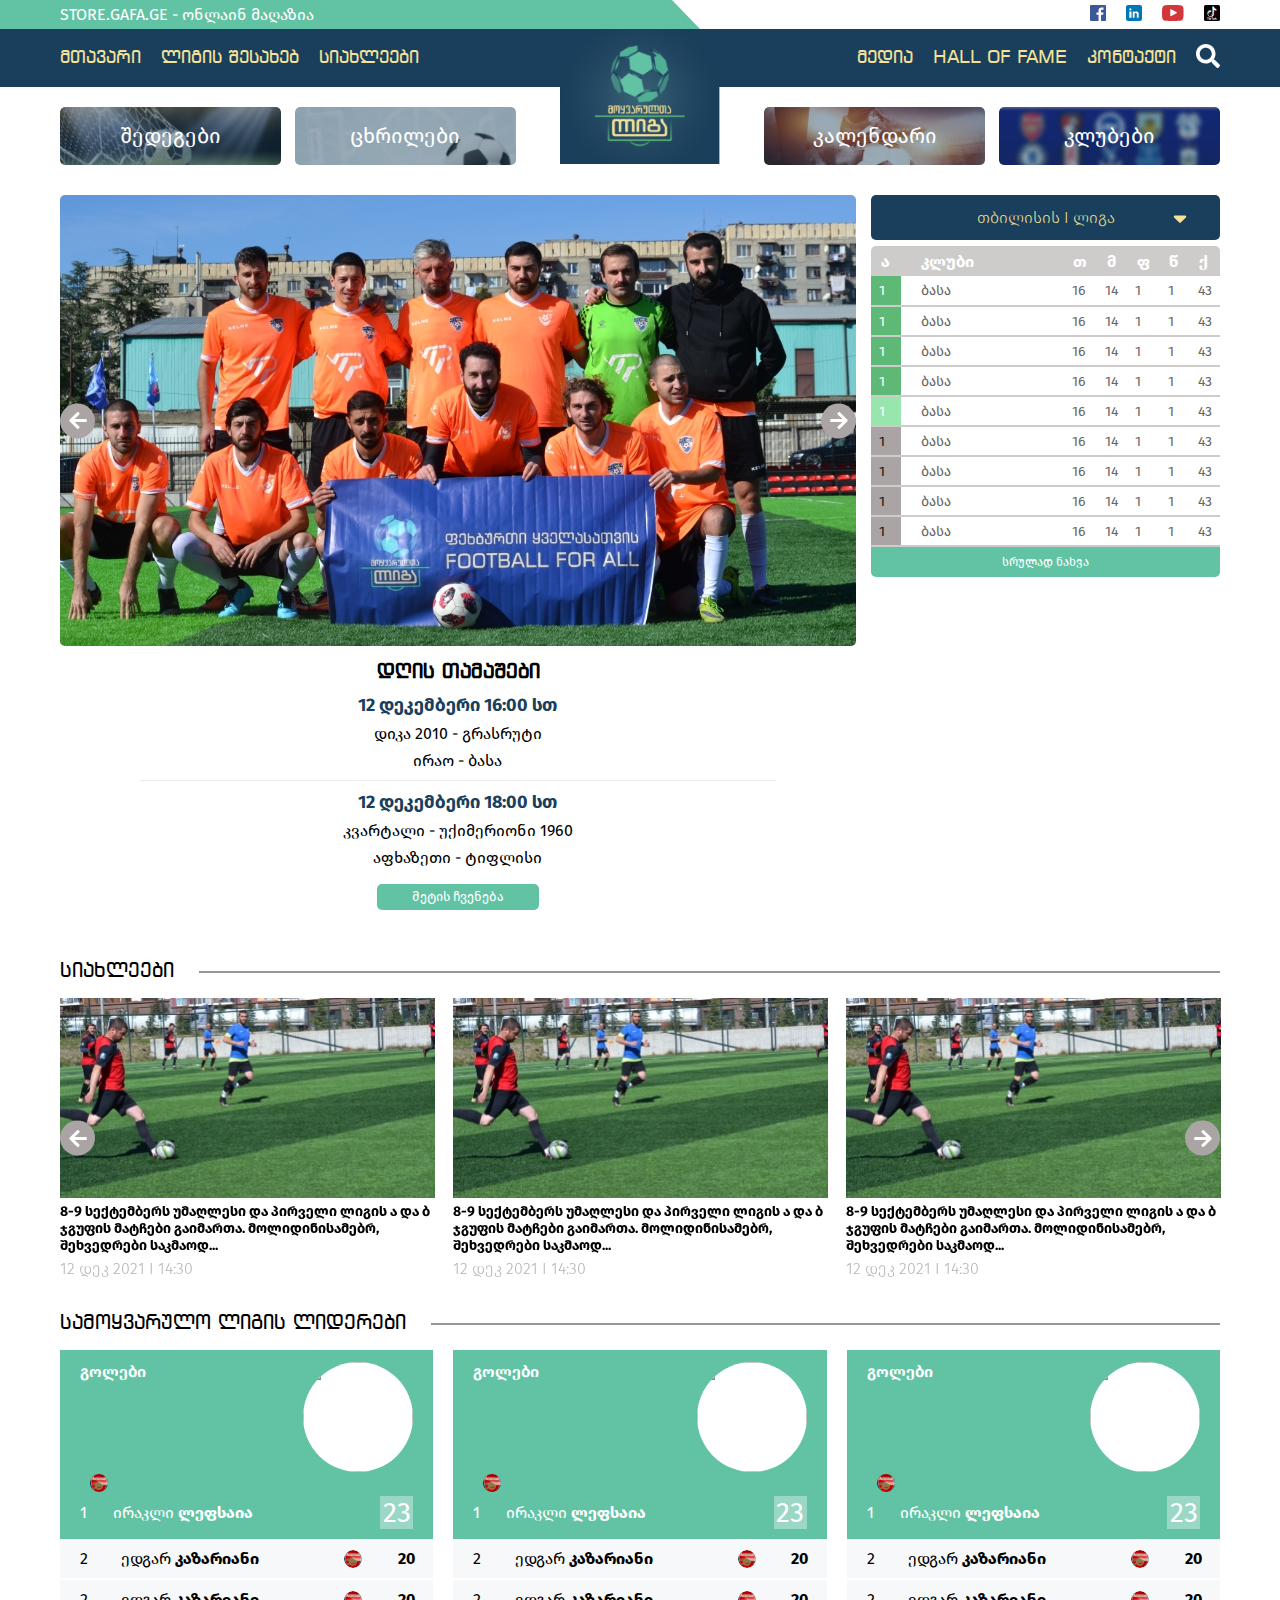
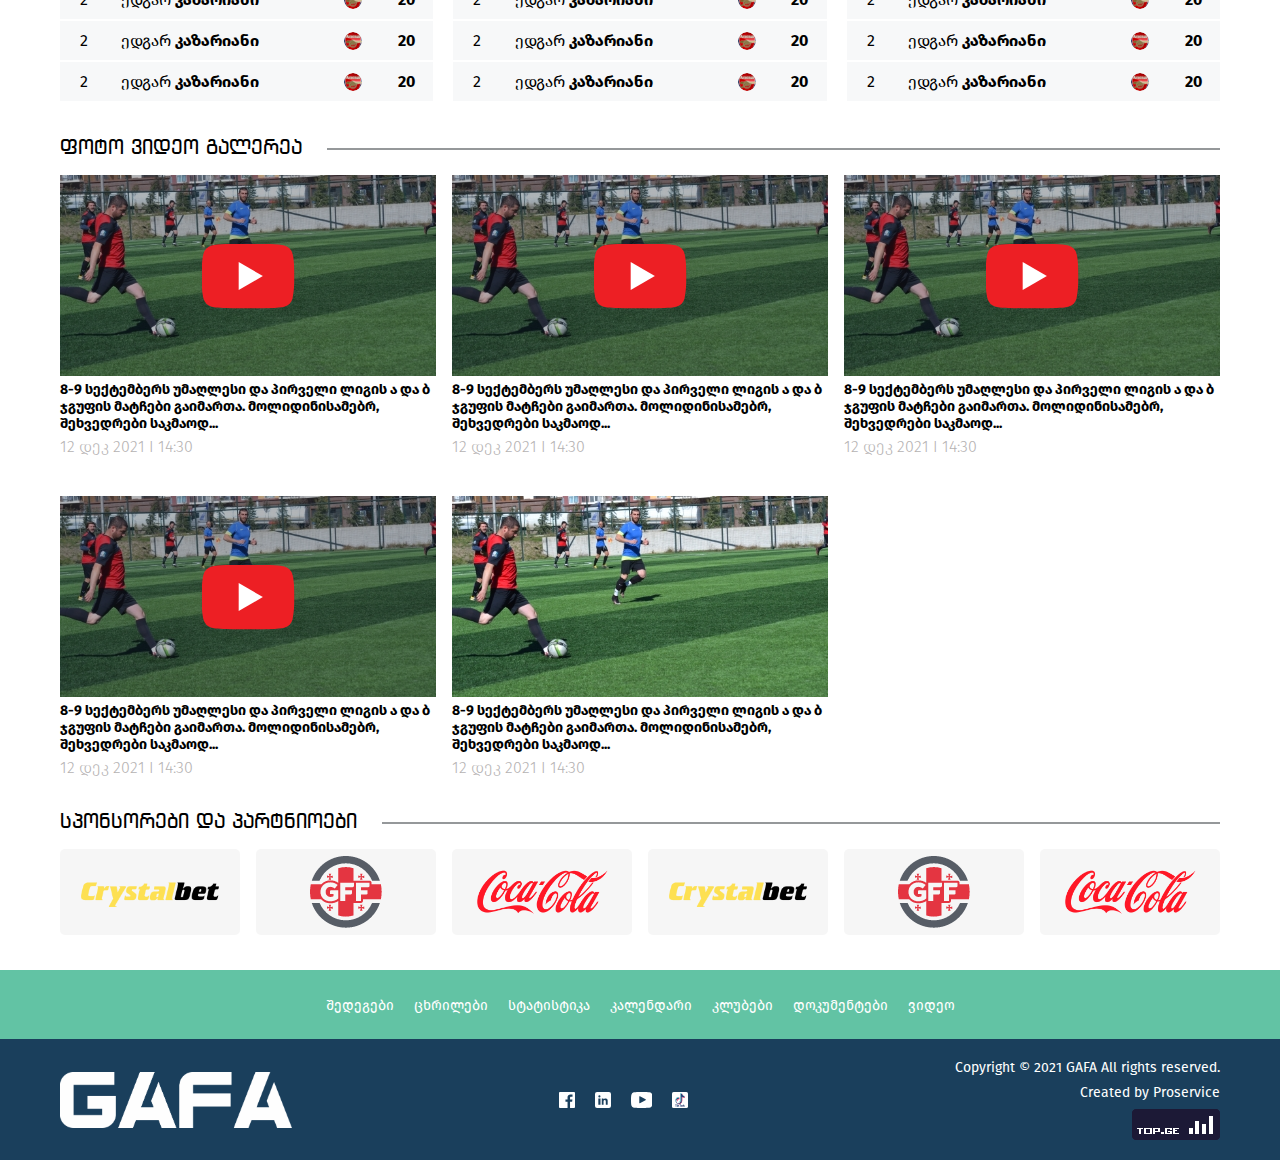
==== index.html @ e77bbdd5 "fixed links" ====
<!DOCTYPE html>
<html lang="ka">
  <head>
    <meta charset="UTF-8" />
    <meta http-equiv="X-UA-Compatible" content="IE=edge" />
    <meta name="viewport" content="width=device-width, initial-scale=1.0" />
    <title>მოყვარულთა ლიგა</title>

    <!-- styles -->
    <link rel="stylesheet" href="assets/css/style.css" />

    <!-- scripts -->
    <script src="assets/js/jquery.min.js" defer></script>
    <script src="assets/js/slick.min.js" defer></script>
    <script src="assets/js/slider.js" defer></script>

    <script src="assets/js/script.js" defer></script>
  </head>
  <body>
    <div class="top-bar">
      <div class="container">
        <a href="#"><span>STORE.GAFA.GE</span> - ონლაინ მაღაზია</a>

        <ul class="social-links">
          <li>
            <a href="#">
              <svg
                xmlns="http://www.w3.org/2000/svg"
                width="16.003"
                height="16.003"
                viewBox="0 0 16.003 16.003"
              >
                <path
                  d="M15.12,0H.883A.883.883,0,0,0,0,.883V15.12A.883.883,0,0,0,.883,16H8.547v-6.2H6.461V7.391H8.547V5.608a2.909,2.909,0,0,1,3.107-3.191,17.251,17.251,0,0,1,1.864.094v2.16H12.237c-1,0-1.195.481-1.195,1.181V7.393h2.39l-.31,2.42h-2.08V16h4.077A.882.882,0,0,0,16,15.12V.883A.883.883,0,0,0,15.12,0"
                  fill="#3b5998"
                />
              </svg>
            </a>
          </li>
          <li>
            <a href="#"
              ><svg
                xmlns="http://www.w3.org/2000/svg"
                width="16.003"
                height="16.003"
                viewBox="0 0 16.003 16.003"
              >
                <path
                  d="M29.952,16h-11.9A2.059,2.059,0,0,0,16,18.051v11.9A2.059,2.059,0,0,0,18.051,32h11.9A2.059,2.059,0,0,0,32,29.952v-11.9A2.059,2.059,0,0,0,29.952,16ZM21.5,23.728v4.941H19.334V22.435H21.5Zm-1.088-2.223a1.092,1.092,0,1,1,1.092-1.092A1.092,1.092,0,0,1,20.413,21.505Zm8.256,3.763v3.4H26.8V25.641c0-.725-.079-1.658-1.072-1.658-1.009,0-1.161.789-1.161,1.605v3.081h-1.8V22.435H24.5v.833h.018a2,2,0,0,1,1.835-.834,1.957,1.957,0,0,1,2.277,1.927,7.211,7.211,0,0,1,.049.907Z"
                  transform="translate(-16 -16)"
                  fill="#0077b5"
                  fill-rule="evenodd"
                />
              </svg>
            </a>
          </li>
          <li>
            <a href="#">
              <svg
                xmlns="http://www.w3.org/2000/svg"
                width="21.583"
                height="16.003"
                viewBox="0 0 21.583 16.003"
              >
                <path
                  d="M21.963,7.077a4.79,4.79,0,0,0-.941-2.353,2.945,2.945,0,0,0-2.259-1.035h-.094C15.75,3.5,11.42,3.5,11.326,3.5c0,0-4.424,0-7.343.188H3.889A2.945,2.945,0,0,0,1.63,4.724,5.38,5.38,0,0,0,.688,7.171C.688,7.265.5,8.96.5,10.748v1.6c0,1.789.188,3.483.188,3.577a4.79,4.79,0,0,0,.941,2.353,3.442,3.442,0,0,0,2.259,1.035h.282c1.694.188,6.872.188,7.06.188h0s4.424,0,7.343-.188h.094a3.855,3.855,0,0,0,2.259-1.035,5.379,5.379,0,0,0,.941-2.448c0-.094.188-1.789.188-3.577v-1.6A27.858,27.858,0,0,0,21.963,7.077ZM15,11.69,9.349,14.7c-.094,0-.094.094-.188.094s-.188,0-.188-.094a.489.489,0,0,1-.188-.377V8.207a.489.489,0,0,1,.188-.377.42.42,0,0,1,.471,0l5.648,3.012c.188.094.282.188.282.377A.625.625,0,0,1,15,11.69Z"
                  transform="translate(-0.5 -3.5)"
                  fill="#d3373c"
                />
              </svg>
            </a>
          </li>
          <li>
            <a href="#">
              <svg
                xmlns="http://www.w3.org/2000/svg"
                width="16.003"
                height="16.003"
                viewBox="0 0 16.003 16.003"
              >
                <g
                  id="_7564186_tiktok_logo_brand_icon"
                  data-name="7564186_tiktok_logo_brand_icon"
                  transform="translate(-170 -170)"
                >
                  <path
                    id="Path_64"
                    data-name="Path 64"
                    d="M171.6,170h12.8a1.6,1.6,0,0,1,1.6,1.6v12.8a1.6,1.6,0,0,1-1.6,1.6H171.6a1.6,1.6,0,0,1-1.6-1.6V171.6A1.6,1.6,0,0,1,171.6,170Z"
                    fill-rule="evenodd"
                  />
                  <path
                    id="Path_65"
                    data-name="Path 65"
                    d="M1719.183,2198.5a.875.875,0,1,0,0-1.749h-.133a.875.875,0,1,1,0,1.749Z"
                    transform="translate(-1539.134 -2013.776)"
                    fill="#ee1d51"
                    fill-rule="evenodd"
                  />
                  <path
                    id="Path_66"
                    data-name="Path 66"
                    d="M1559.685,2196.75h-.133a.875.875,0,1,0,0,1.749h.133a.875.875,0,1,1,0-1.749Z"
                    transform="translate(-1379.781 -2013.776)"
                    fill="#66c8cf"
                    fill-rule="evenodd"
                  />
                  <path
                    id="Path_72"
                    data-name="Path 72"
                    d="M.429,0A.425.425,0,1,1,0,.425.427.427,0,0,1,.429,0Z"
                    transform="translate(179.481 183.423)"
                  />
                  <path
                    id="Path_67"
                    data-name="Path 67"
                    d="M670,2135v.443h.519v1.689h.519v-1.677h.423l.145-.455Zm4.251,0v.443h.519v1.689h.519v-1.677h.423l.145-.455Zm-2.548.251a.254.254,0,1,1,.253.252A.252.252,0,0,1,671.7,2135.251Zm0,.431h.507v1.449H671.7Zm.725-.683v2.132h.507v-.551l.157-.144.5.707h.543l-.713-1.03.64-.623h-.616l-.507.5V2135Zm5.471,0v2.132h.507v-.551l.157-.144.5.707h.544l-.713-1.03.64-.623h-.616l-.507.5V2135Z"
                    transform="translate(-496.799 -1952.422)"
                    fill="#fff"
                    fill-rule="evenodd"
                  />
                  <path
                    id="Path_68"
                    data-name="Path 68"
                    d="M903.994,441.283a4.262,4.262,0,0,0,2.486.8v-1.783a2.513,2.513,0,0,1-.522-.055v1.4a4.262,4.262,0,0,1-2.486-.8v3.638a3.3,3.3,0,0,1-5.132,2.738,3.3,3.3,0,0,0,5.654-2.3v-3.638Zm.644-1.8a2.485,2.485,0,0,1-.644-1.455V437.8H903.5a2.5,2.5,0,0,0,1.139,1.684Zm-5.147,6.344a1.508,1.508,0,0,1,1.658-2.349v-1.823a3.326,3.326,0,0,0-.522-.03v1.419a1.508,1.508,0,0,0-1.136,2.783Z"
                    transform="translate(-723.678 -266.086)"
                    fill="#ee1d52"
                    fill-rule="evenodd"
                  />
                  <path
                    id="Path_69"
                    data-name="Path 69"
                    d="M757.612,440.849a4.262,4.262,0,0,0,2.486.8v-1.4a3.934,3.934,0,0,1-2.458-2.44h-1.3v7.121a2.133,2.133,0,1,1-1.573-1.876v-1.419a3.086,3.086,0,1,0,2.845,2.861Z"
                    transform="translate(-577.817 -266.086)"
                    fill="#fff"
                    fill-rule="evenodd"
                  />
                  <path
                    id="Path_70"
                    data-name="Path 70"
                    d="M679.08,372.874v-.379a2.486,2.486,0,0,1-1.32-.377A2.493,2.493,0,0,0,679.08,372.874Zm-2.458-2.44q-.018-.1-.027-.2V370H674.8v7.121a1.509,1.509,0,0,1-2.187,1.341,1.508,1.508,0,0,0,2.709-.907v-7.121Zm-2.872,3.826v-.4a3.3,3.3,0,0,0-2.288,6,3.295,3.295,0,0,1,2.288-5.6Z"
                    transform="translate(-496.799 -198.72)"
                    fill="#69c9d0"
                    fill-rule="evenodd"
                  />
                  <path
                    id="Path_71"
                    data-name="Path 71"
                    d="M1580.314,2198.5a.875.875,0,1,0,0-1.749h-.012a.875.875,0,1,0,0,1.749Zm-.435-.875a.429.429,0,1,1,.429.426A.427.427,0,0,1,1579.879,2197.625Z"
                    transform="translate(-1400.398 -2013.776)"
                    fill="#fff"
                    fill-rule="evenodd"
                  />
                </g>
              </svg>
            </a>
          </li>
        </ul>
      </div>
    </div>

    <header class="site-header">
      <div class="site-header__nav-wrapper">
        <div class="container">
          <nav class="site-nav">
            <ul>
              <div>
                <li><a href="#" class="active">მთავარი</a></li>
                <li><a href="#">ლიგის შესახებ</a></li>
                <li><a href="#">სიახლეები</a></li>
              </div>
              <div>
                <li><a href="#">მედია</a></li>
                <li><a href="#">Hall Of Fame</a></li>
                <li><a href="#">კონტაქტი</a></li>
              </div>
            </ul>
          </nav>

          <a href="/" class="logo">
            <img src="assets/images/gafa-logo.png" alt="" />
          </a>

          <button class="nav-control-btn">
            <svg xmlns="http://www.w3.org/2000/svg" viewBox="0 0 448 512">
              <path
                d="M16 132h416c8.837 0 16-7.163 16-16V76c0-8.837-7.163-16-16-16H16C7.163 60 0 67.163 0 76v40c0 8.837 7.163 16 16 16zm0 160h416c8.837 0 16-7.163 16-16v-40c0-8.837-7.163-16-16-16H16c-8.837 0-16 7.163-16 16v40c0 8.837 7.163 16 16 16zm0 160h416c8.837 0 16-7.163 16-16v-40c0-8.837-7.163-16-16-16H16c-8.837 0-16 7.163-16 16v40c0 8.837 7.163 16 16 16z"
              ></path>
            </svg>
          </button>

          <button class="search-control-btn">
            <svg xmlns="http://www.w3.org/2000/svg" viewBox="0 0 512 512">
              <path
                d="M505 442.7L405.3 343c-4.5-4.5-10.6-7-17-7H372c27.6-35.3 44-79.7 44-128C416 93.1 322.9 0 208 0S0 93.1 0 208s93.1 208 208 208c48.3 0 92.7-16.4 128-44v16.3c0 6.4 2.5 12.5 7 17l99.7 99.7c9.4 9.4 24.6 9.4 33.9 0l28.3-28.3c9.4-9.4 9.4-24.6.1-34zM208 336c-70.7 0-128-57.2-128-128 0-70.7 57.2-128 128-128 70.7 0 128 57.2 128 128 0 70.7-57.2 128-128 128z"
              ></path>
            </svg>
          </button>

          <div class="header-search-box">
            <form action="#">
              <input type="search" name="" id="" />
              <button type="submit">
                <svg xmlns="http://www.w3.org/2000/svg" viewBox="0 0 512 512">
                  <path
                    d="M505 442.7L405.3 343c-4.5-4.5-10.6-7-17-7H372c27.6-35.3 44-79.7 44-128C416 93.1 322.9 0 208 0S0 93.1 0 208s93.1 208 208 208c48.3 0 92.7-16.4 128-44v16.3c0 6.4 2.5 12.5 7 17l99.7 99.7c9.4 9.4 24.6 9.4 33.9 0l28.3-28.3c9.4-9.4 9.4-24.6.1-34zM208 336c-70.7 0-128-57.2-128-128 0-70.7 57.2-128 128-128 70.7 0 128 57.2 128 128 0 70.7-57.2 128-128 128z"
                  ></path>
                </svg>
              </button>
            </form>
          </div>
        </div>
      </div>

      <a href="#" class="logo"></a>

      <div class="container">
        <nav class="secondary-nav">
          <ul>
            <li class="link-with-bg"><a href="results.html">შედეგები</a></li>
            <li class="link-with-bg"><a href="tables.html">ცხრილები</a></li>
            <li class="link-with-bg"><a href="calendar.html">კალენდარი</a></li>
            <li class="link-with-bg"><a href="clubs.html">კლუბები</a></li>
          </ul>
        </nav>
      </div>
    </header>

    <main>
      <section class="hero">
        <div class="container">
          <div>
            <div class="hero-slider">
              <figure>
                <img src="assets/images/slider-img.jpg" alt="" />
              </figure>
              <figure>
                <img src="assets/images/slider-img.jpg" alt="" />
              </figure>
              <figure>
                <img src="assets/images/slider-img.jpg" alt="" />
              </figure>
            </div>

            <section class="schedule">
              <h2 class="schedule__title">დღის თამაშები</h2>

              <ul class="schedule__list">
                <li>
                  <time>12 დეკემბერი 16:00 სთ</time>

                  <p>დიკა 2010 - გრასრუტი</p>

                  <p>ირაო - ბასა</p>
                </li>

                <li>
                  <time>12 დეკემბერი 18:00 სთ</time>

                  <p>კვარტალი - უქიმერიონი 1960</p>

                  <p>აფხაზეთი - ტიფლისი</p>
                </li>
              </ul>

              <button>მეტის ჩვენება</button>
            </section>
          </div>

          <section class="league-table">
            <div class="choose-league">
              <div class="league-current">
                <h2>
                  <button data-dropdown-trigger>
                    თბილისის I ლიგა

                    <svg
                      xmlns="http://www.w3.org/2000/svg"
                      viewBox="0 0 320 512"
                    >
                      <path
                        d="M41 288h238c21.4 0 32.1 25.9 17 41L177 448c-9.4 9.4-24.6 9.4-33.9 0L24 329c-15.1-15.1-4.4-41 17-41z"
                      ></path>
                    </svg>
                  </button>
                </h2>
              </div>

              <div class="league-list">
                <ul>
                  <li>თბილისი I ლიგა</li>
                  <li>თბილისი II ლიგა A ჯგუფი</li>
                  <li>თბილისი II ლიგა B ჯგუფი</li>
                </ul>
              </div>
            </div>

            <table class="table">
              <thead>
                <tr>
                  <th>ა</th>
                  <th>კლუბი</th>
                  <th>თ</th>
                  <th>მ</th>
                  <th>ფ</th>
                  <th>წ</th>
                  <th>ქ</th>
                </tr>
              </thead>

              <tbody>
                <tr>
                  <td>1</td>
                  <td>ბასა</td>
                  <td>16</td>
                  <td>14</td>
                  <td>1</td>
                  <td>1</td>
                  <td>43</td>
                </tr>
                <tr>
                  <td>1</td>
                  <td>ბასა</td>
                  <td>16</td>
                  <td>14</td>
                  <td>1</td>
                  <td>1</td>
                  <td>43</td>
                </tr>
                <tr>
                  <td>1</td>
                  <td>ბასა</td>
                  <td>16</td>
                  <td>14</td>
                  <td>1</td>
                  <td>1</td>
                  <td>43</td>
                </tr>
                <tr>
                  <td>1</td>
                  <td>ბასა</td>
                  <td>16</td>
                  <td>14</td>
                  <td>1</td>
                  <td>1</td>
                  <td>43</td>
                </tr>
                <tr>
                  <td>1</td>
                  <td>ბასა</td>
                  <td>16</td>
                  <td>14</td>
                  <td>1</td>
                  <td>1</td>
                  <td>43</td>
                </tr>
                <tr>
                  <td>1</td>
                  <td>ბასა</td>
                  <td>16</td>
                  <td>14</td>
                  <td>1</td>
                  <td>1</td>
                  <td>43</td>
                </tr>
                <tr>
                  <td>1</td>
                  <td>ბასა</td>
                  <td>16</td>
                  <td>14</td>
                  <td>1</td>
                  <td>1</td>
                  <td>43</td>
                </tr>
                <tr>
                  <td>1</td>
                  <td>ბასა</td>
                  <td>16</td>
                  <td>14</td>
                  <td>1</td>
                  <td>1</td>
                  <td>43</td>
                </tr>
                <tr>
                  <td>1</td>
                  <td>ბასა</td>
                  <td>16</td>
                  <td>14</td>
                  <td>1</td>
                  <td>1</td>
                  <td>43</td>
                </tr>
              </tbody>
              <tfoot>
                <tr>
                  <td colspan="100%">
                    <button>სრულად ნახვა</button>
                  </td>
                </tr>
              </tfoot>
            </table>
          </section>
        </div>
      </section>

      <section class="section">
        <div class="container">
          <h2 class="section__title"><span>სიახლეები</span></h2>

          <div class="news-cards-slider">
            <article class="news-card">
              <a href="#">
                <figure class="news-card__image">
                  <img src="assets/images/news-card-1.jpg" alt="" />
                </figure>

                <h3 class="news-card__title">
                  8-9 სექტემბერს უმაღლესი და პირველი ლიგის ა და ბ ჯგუფის მატჩები
                  გაიმართა. მოლიდინისამებრ, შეხვედრები საკმაოდ...
                </h3>

                <time class="news-card__date">12 დეკ 2021 I 14:30</time>
              </a>
            </article>

            <article class="news-card">
              <a href="#">
                <figure class="news-card__image">
                  <img src="assets/images/news-card-1.jpg" alt="" />
                </figure>

                <h3 class="news-card__title">
                  8-9 სექტემბერს უმაღლესი და პირველი ლიგის ა და ბ ჯგუფის მატჩები
                  გაიმართა. მოლიდინისამებრ, შეხვედრები საკმაოდ...
                </h3>

                <time class="news-card__date">12 დეკ 2021 I 14:30</time>
              </a>
            </article>

            <article class="news-card">
              <a href="#">
                <figure class="news-card__image">
                  <img src="assets/images/news-card-1.jpg" alt="" />
                </figure>

                <h3 class="news-card__title">
                  8-9 სექტემბერს უმაღლესი და პირველი ლიგის ა და ბ ჯგუფის მატჩები
                  გაიმართა. მოლიდინისამებრ, შეხვედრები საკმაოდ...
                </h3>

                <time class="news-card__date">12 დეკ 2021 I 14:30</time>
              </a>
            </article>

            <article class="news-card">
              <a href="#">
                <figure class="news-card__image">
                  <img src="assets/images/news-card-1.jpg" alt="" />
                </figure>

                <h3 class="news-card__title">
                  8-9 სექტემბერს უმაღლესი და პირველი ლიგის ა და ბ ჯგუფის მატჩები
                  გაიმართა. მოლიდინისამებრ, შეხვედრები საკმაოდ...
                </h3>

                <time class="news-card__date">12 დეკ 2021 I 14:30</time>
              </a>
            </article>
          </div>
        </div>
      </section>

      <section class="section">
        <div class="container">
          <h2 class="section__title">
            <span>სამოყვარულო ლიგის ლიდერები</span>
          </h2>

          <div class="leaders-grid">
            <div class="leaders">
              <div class="leaders__top">
                <div class="leaders__heading">
                  <h3>გოლები</h3>
                  <figure>
                    <img src="" alt="" />
                  </figure>
                </div>

                <div class="featured">
                  <div>1</div>
                  <div>ირაკლი <strong>ლეფსაია</strong></div>
                  <div class="featured__club">
                    <img src="assets/images/arsenal.png" alt="" />
                  </div>
                  <div class="count">23</div>
                </div>
              </div>

              <table>
                <tbody>
                  <tr>
                    <td>2</td>
                    <td>ედგარ <strong>კაზარიანი</strong></td>
                    <td>
                      <img src="assets/images/arsenal.png" alt="" />
                    </td>
                    <td><strong>20</strong></td>
                  </tr>
                  <tr>
                    <td>2</td>
                    <td>ედგარ <strong>კაზარიანი</strong></td>
                    <td>
                      <img src="assets/images/arsenal.png" alt="" />
                    </td>
                    <td><strong>20</strong></td>
                  </tr>
                  <tr>
                    <td>2</td>
                    <td>ედგარ <strong>კაზარიანი</strong></td>
                    <td>
                      <img src="assets/images/arsenal.png" alt="" />
                    </td>
                    <td><strong>20</strong></td>
                  </tr>
                  <tr>
                    <td>2</td>
                    <td>ედგარ <strong>კაზარიანი</strong></td>
                    <td>
                      <img src="assets/images/arsenal.png" alt="" />
                    </td>
                    <td><strong>20</strong></td>
                  </tr>
                </tbody>
              </table>
            </div>

            <div class="leaders">
              <div class="leaders__top">
                <div class="leaders__heading">
                  <h3>გოლები</h3>
                  <figure>
                    <img src="" alt="" />
                  </figure>
                </div>

                <div class="featured">
                  <div>1</div>
                  <div>ირაკლი <strong>ლეფსაია</strong></div>
                  <div class="featured__club">
                    <img src="assets/images/arsenal.png" alt="" />
                  </div>
                  <div class="count">23</div>
                </div>
              </div>

              <table>
                <tbody>
                  <tr>
                    <td>2</td>
                    <td>ედგარ <strong>კაზარიანი</strong></td>
                    <td>
                      <img src="assets/images/arsenal.png" alt="" />
                    </td>
                    <td><strong>20</strong></td>
                  </tr>
                  <tr>
                    <td>2</td>
                    <td>ედგარ <strong>კაზარიანი</strong></td>
                    <td>
                      <img src="assets/images/arsenal.png" alt="" />
                    </td>
                    <td><strong>20</strong></td>
                  </tr>
                  <tr>
                    <td>2</td>
                    <td>ედგარ <strong>კაზარიანი</strong></td>
                    <td>
                      <img src="assets/images/arsenal.png" alt="" />
                    </td>
                    <td><strong>20</strong></td>
                  </tr>
                  <tr>
                    <td>2</td>
                    <td>ედგარ <strong>კაზარიანი</strong></td>
                    <td>
                      <img src="assets/images/arsenal.png" alt="" />
                    </td>
                    <td><strong>20</strong></td>
                  </tr>
                </tbody>
              </table>
            </div>

            <div class="leaders">
              <div class="leaders__top">
                <div class="leaders__heading">
                  <h3>გოლები</h3>
                  <figure>
                    <img src="" alt="" />
                  </figure>
                </div>

                <div class="featured">
                  <div>1</div>
                  <div>ირაკლი <strong>ლეფსაია</strong></div>
                  <div class="featured__club">
                    <img src="assets/images/arsenal.png" alt="" />
                  </div>
                  <div class="count">23</div>
                </div>
              </div>

              <table>
                <tbody>
                  <tr>
                    <td>2</td>
                    <td>ედგარ <strong>კაზარიანი</strong></td>
                    <td>
                      <img src="assets/images/arsenal.png" alt="" />
                    </td>
                    <td><strong>20</strong></td>
                  </tr>
                  <tr>
                    <td>2</td>
                    <td>ედგარ <strong>კაზარიანი</strong></td>
                    <td>
                      <img src="assets/images/arsenal.png" alt="" />
                    </td>
                    <td><strong>20</strong></td>
                  </tr>
                  <tr>
                    <td>2</td>
                    <td>ედგარ <strong>კაზარიანი</strong></td>
                    <td>
                      <img src="assets/images/arsenal.png" alt="" />
                    </td>
                    <td><strong>20</strong></td>
                  </tr>
                  <tr>
                    <td>2</td>
                    <td>ედგარ <strong>კაზარიანი</strong></td>
                    <td>
                      <img src="assets/images/arsenal.png" alt="" />
                    </td>
                    <td><strong>20</strong></td>
                  </tr>
                </tbody>
              </table>
            </div>
          </div>
        </div>
      </section>

      <section class="section">
        <div class="container">
          <h2 class="section__title"><span>ფოტო ვიდეო გალერეა</span></h2>

          <div class="news-cards-grid">
            <article class="news-card">
              <a href="#">
                <figure class="news-card__image news-card__image--video">
                  <img src="assets/images/news-card-1.jpg" alt="" />
                </figure>

                <h3 class="news-card__title">
                  8-9 სექტემბერს უმაღლესი და პირველი ლიგის ა და ბ ჯგუფის მატჩები
                  გაიმართა. მოლიდინისამებრ, შეხვედრები საკმაოდ...
                </h3>

                <time class="news-card__date">12 დეკ 2021 I 14:30</time>
              </a>
            </article>

            <article class="news-card">
              <a href="#">
                <figure class="news-card__image news-card__image--video">
                  <img src="assets/images/news-card-1.jpg" alt="" />
                </figure>

                <h3 class="news-card__title">
                  8-9 სექტემბერს უმაღლესი და პირველი ლიგის ა და ბ ჯგუფის მატჩები
                  გაიმართა. მოლიდინისამებრ, შეხვედრები საკმაოდ...
                </h3>

                <time class="news-card__date">12 დეკ 2021 I 14:30</time>
              </a>
            </article>

            <article class="news-card">
              <a href="#">
                <figure class="news-card__image news-card__image--video">
                  <img src="assets/images/news-card-1.jpg" alt="" />
                </figure>

                <h3 class="news-card__title">
                  8-9 სექტემბერს უმაღლესი და პირველი ლიგის ა და ბ ჯგუფის მატჩები
                  გაიმართა. მოლიდინისამებრ, შეხვედრები საკმაოდ...
                </h3>

                <time class="news-card__date">12 დეკ 2021 I 14:30</time>
              </a>
            </article>

            <article class="news-card">
              <a href="#">
                <figure class="news-card__image news-card__image--video">
                  <img src="assets/images/news-card-1.jpg" alt="" />
                </figure>

                <h3 class="news-card__title">
                  8-9 სექტემბერს უმაღლესი და პირველი ლიგის ა და ბ ჯგუფის მატჩები
                  გაიმართა. მოლიდინისამებრ, შეხვედრები საკმაოდ...
                </h3>

                <time class="news-card__date">12 დეკ 2021 I 14:30</time>
              </a>
            </article>

            <article class="news-card">
              <a href="#">
                <figure class="news-card__image">
                  <img src="assets/images/news-card-1.jpg" alt="" />
                </figure>

                <h3 class="news-card__title">
                  8-9 სექტემბერს უმაღლესი და პირველი ლიგის ა და ბ ჯგუფის მატჩები
                  გაიმართა. მოლიდინისამებრ, შეხვედრები საკმაოდ...
                </h3>

                <time class="news-card__date">12 დეკ 2021 I 14:30</time>
              </a>
            </article>
          </div>
        </div>
      </section>

      <section class="section">
        <div class="container">
          <h2 class="section__title"><span>სპონსორები და პარტნიოები</span></h2>

          <div class="sponsors">
            <figure>
              <img src="assets/images/crystalbet-logo.png" alt="კრისტალბეთი" />
            </figure>
            <figure>
              <img
                src="assets/images/gff-logo.png"
                alt="საართველოს ფეხბურთის ფედერაცია"
              />
            </figure>
            <figure>
              <img src="assets/images/Coca-Cola-Logo.png" alt="კოკა-კოლა" />
            </figure>
            <figure>
              <img src="assets/images/crystalbet-logo.png" alt="კრისტალბეთი" />
            </figure>
            <figure>
              <img
                src="assets/images/gff-logo.png"
                alt="საართველოს ფეხბურთის ფედერაცია"
              />
            </figure>
            <figure>
              <img src="assets/images/Coca-Cola-Logo.png" alt="კოკა-კოლა" />
            </figure>
          </div>
        </div>
      </section>
    </main>

    <footer class="site-footer">
      <nav class="site-footer__nav">
        <ul>
          <li><a href="#">შედეგები </a></li>
          <li><a href="#">ცხრილები </a></li>
          <li><a href="#">სტატისტიკა </a></li>
          <li><a href="#">კალენდარი </a></li>
          <li><a href="#">კლუბები </a></li>
          <li><a href="#">დოკუმენტები </a></li>
          <li><a href="#">ვიდეო </a></li>
        </ul>
      </nav>

      <div class="site-footer__wrapper">
        <div class="container">
          <div class="site-footer__logo">
            <img src="assets/images/Wordmark-White.png" alt="" />
          </div>

          <ul class="social-links">
            <li>
              <a href="#">
                <svg
                  xmlns="http://www.w3.org/2000/svg"
                  width="16.003"
                  height="16.003"
                  viewBox="0 0 16.003 16.003"
                >
                  <path
                    d="M15.12,0H.883A.883.883,0,0,0,0,.883V15.12A.883.883,0,0,0,.883,16H8.547v-6.2H6.461V7.391H8.547V5.608a2.909,2.909,0,0,1,3.107-3.191,17.251,17.251,0,0,1,1.864.094v2.16H12.237c-1,0-1.195.481-1.195,1.181V7.393h2.39l-.31,2.42h-2.08V16h4.077A.882.882,0,0,0,16,15.12V.883A.883.883,0,0,0,15.12,0"
                    fill="#fff"
                  />
                </svg>
              </a>
            </li>
            <li>
              <a href="#">
                <svg
                  xmlns="http://www.w3.org/2000/svg"
                  width="16.003"
                  height="16.003"
                  viewBox="0 0 16.003 16.003"
                >
                  <path
                    d="M29.952,16h-11.9A2.059,2.059,0,0,0,16,18.051v11.9A2.059,2.059,0,0,0,18.051,32h11.9A2.059,2.059,0,0,0,32,29.952v-11.9A2.059,2.059,0,0,0,29.952,16ZM21.5,23.728v4.941H19.334V22.435H21.5Zm-1.088-2.223a1.092,1.092,0,1,1,1.092-1.092A1.092,1.092,0,0,1,20.413,21.505Zm8.256,3.763v3.4H26.8V25.641c0-.725-.079-1.658-1.072-1.658-1.009,0-1.161.789-1.161,1.605v3.081h-1.8V22.435H24.5v.833h.018a2,2,0,0,1,1.835-.834,1.957,1.957,0,0,1,2.277,1.927,7.211,7.211,0,0,1,.049.907Z"
                    transform="translate(-16 -16)"
                    fill="#fff"
                    fill-rule="evenodd"
                  />
                </svg>
              </a>
            </li>
            <li>
              <a href="#">
                <svg
                  xmlns="http://www.w3.org/2000/svg"
                  width="21.583"
                  height="16.003"
                  viewBox="0 0 21.583 16.003"
                >
                  <path
                    d="M21.963,7.077a4.79,4.79,0,0,0-.941-2.353,2.945,2.945,0,0,0-2.259-1.035h-.094C15.75,3.5,11.42,3.5,11.326,3.5c0,0-4.424,0-7.343.188H3.889A2.945,2.945,0,0,0,1.63,4.724,5.38,5.38,0,0,0,.688,7.171C.688,7.265.5,8.96.5,10.748v1.6c0,1.789.188,3.483.188,3.577a4.79,4.79,0,0,0,.941,2.353,3.442,3.442,0,0,0,2.259,1.035h.282c1.694.188,6.872.188,7.06.188h0s4.424,0,7.343-.188h.094a3.855,3.855,0,0,0,2.259-1.035,5.379,5.379,0,0,0,.941-2.448c0-.094.188-1.789.188-3.577v-1.6A27.858,27.858,0,0,0,21.963,7.077ZM15,11.69,9.349,14.7c-.094,0-.094.094-.188.094s-.188,0-.188-.094a.489.489,0,0,1-.188-.377V8.207a.489.489,0,0,1,.188-.377.42.42,0,0,1,.471,0l5.648,3.012c.188.094.282.188.282.377A.625.625,0,0,1,15,11.69Z"
                    transform="translate(-0.5 -3.5)"
                    fill="#fff"
                  />
                </svg>
              </a>
            </li>
            <li>
              <a href="#">
                <svg
                  xmlns="http://www.w3.org/2000/svg"
                  width="16.003"
                  height="16.003"
                  viewBox="0 0 16.003 16.003"
                >
                  <g transform="translate(-170 -170)">
                    <path
                      d="M171.6,170h12.8a1.6,1.6,0,0,1,1.6,1.6v12.8a1.6,1.6,0,0,1-1.6,1.6H171.6a1.6,1.6,0,0,1-1.6-1.6V171.6A1.6,1.6,0,0,1,171.6,170Z"
                      fill="#fff"
                      fill-rule="evenodd"
                    />
                    <path
                      d="M1719.183,2198.5a.875.875,0,1,0,0-1.749h-.133a.875.875,0,1,1,0,1.749Z"
                      transform="translate(-1539.134 -2013.776)"
                      fill="#ee1d51"
                      fill-rule="evenodd"
                    />
                    <path
                      d="M1559.685,2196.75h-.133a.875.875,0,1,0,0,1.749h.133a.875.875,0,1,1,0-1.749Z"
                      transform="translate(-1379.781 -2013.776)"
                      fill="#66c8cf"
                      fill-rule="evenodd"
                    />
                    <path
                      d="M.429,0A.425.425,0,1,1,0,.425.427.427,0,0,1,.429,0Z"
                      transform="translate(179.481 183.423)"
                      fill="#fff"
                    />
                    <path
                      d="M670,2135v.443h.519v1.689h.519v-1.677h.423l.145-.455Zm4.251,0v.443h.519v1.689h.519v-1.677h.423l.145-.455Zm-2.548.251a.254.254,0,1,1,.253.252A.252.252,0,0,1,671.7,2135.251Zm0,.431h.507v1.449H671.7Zm.725-.683v2.132h.507v-.551l.157-.144.5.707h.543l-.713-1.03.64-.623h-.616l-.507.5V2135Zm5.471,0v2.132h.507v-.551l.157-.144.5.707h.544l-.713-1.03.64-.623h-.616l-.507.5V2135Z"
                      transform="translate(-496.799 -1952.422)"
                      fill="#264175"
                      fill-rule="evenodd"
                    />
                    <path
                      d="M903.994,441.283a4.262,4.262,0,0,0,2.486.8v-1.783a2.513,2.513,0,0,1-.522-.055v1.4a4.262,4.262,0,0,1-2.486-.8v3.638a3.3,3.3,0,0,1-5.132,2.738,3.3,3.3,0,0,0,5.654-2.3v-3.638Zm.644-1.8a2.485,2.485,0,0,1-.644-1.455V437.8H903.5a2.5,2.5,0,0,0,1.139,1.684Zm-5.147,6.344a1.508,1.508,0,0,1,1.658-2.349v-1.823a3.326,3.326,0,0,0-.522-.03v1.419a1.508,1.508,0,0,0-1.136,2.783Z"
                      transform="translate(-723.678 -266.086)"
                      fill="#ee1d52"
                      fill-rule="evenodd"
                    />
                    <path
                      d="M757.612,440.849a4.262,4.262,0,0,0,2.486.8v-1.4a3.934,3.934,0,0,1-2.458-2.44h-1.3v7.121a2.133,2.133,0,1,1-1.573-1.876v-1.419a3.086,3.086,0,1,0,2.845,2.861Z"
                      transform="translate(-577.817 -266.086)"
                      fill="#264175"
                      fill-rule="evenodd"
                    />
                    <path
                      d="M679.08,372.874v-.379a2.486,2.486,0,0,1-1.32-.377A2.493,2.493,0,0,0,679.08,372.874Zm-2.458-2.44q-.018-.1-.027-.2V370H674.8v7.121a1.509,1.509,0,0,1-2.187,1.341,1.508,1.508,0,0,0,2.709-.907v-7.121Zm-2.872,3.826v-.4a3.3,3.3,0,0,0-2.288,6,3.295,3.295,0,0,1,2.288-5.6Z"
                      transform="translate(-496.799 -198.72)"
                      fill="#69c9d0"
                      fill-rule="evenodd"
                    />
                    <path
                      d="M1580.314,2198.5a.875.875,0,1,0,0-1.749h-.012a.875.875,0,1,0,0,1.749Zm-.435-.875a.429.429,0,1,1,.429.426A.427.427,0,0,1,1579.879,2197.625Z"
                      transform="translate(-1400.398 -2013.776)"
                      fill="#264175"
                      fill-rule="evenodd"
                    />
                  </g>
                </svg>
              </a>
            </li>
          </ul>

          <div class="site-footer__disclaimer">
            <p>Copyright © 2021 GAFA All rights reserved.</p>
            <p>Created by <a href="#">Proservice</a></p>

            <!-- Top.ge-ს მთვლელი -->
            <img src="assets/images/topge.png" alt="" />
          </div>
        </div>
      </div>
    </footer>
  </body>
</html>
---- assets/css/style.css ----
/* Slider */
.slick-slider {
  position: relative;
  display: block;
  box-sizing: border-box;
  -webkit-touch-callout: none;
  -webkit-user-select: none;
  -khtml-user-select: none;
  -moz-user-select: none;
  -ms-user-select: none;
  user-select: none;
  -ms-touch-action: pan-y;
  touch-action: pan-y;
  -webkit-tap-highlight-color: transparent;
}

.slick-list {
  position: relative;
  overflow: hidden;
  display: block;
  margin: 0;
  padding: 0;
}
.slick-list:focus {
  outline: none;
}
.slick-list.dragging {
  cursor: pointer;
  cursor: hand;
}

.slick-slider .slick-track,
.slick-slider .slick-list {
  -webkit-transform: translate3d(0, 0, 0);
  -moz-transform: translate3d(0, 0, 0);
  -ms-transform: translate3d(0, 0, 0);
  -o-transform: translate3d(0, 0, 0);
  transform: translate3d(0, 0, 0);
}

.slick-track {
  position: relative;
  left: 0;
  top: 0;
  display: block;
  margin-left: auto;
  margin-right: auto;
}
.slick-track:before, .slick-track:after {
  content: "";
  display: table;
}
.slick-track:after {
  clear: both;
}
.slick-loading .slick-track {
  visibility: hidden;
}

.slick-slide {
  float: left;
  height: 100%;
  min-height: 1px;
  display: none;
}
[dir=rtl] .slick-slide {
  float: right;
}
.slick-slide img {
  display: block;
}
.slick-slide.slick-loading img {
  display: none;
}
.slick-slide.dragging img {
  pointer-events: none;
}
.slick-initialized .slick-slide {
  display: block;
}
.slick-loading .slick-slide {
  visibility: hidden;
}
.slick-vertical .slick-slide {
  display: block;
  height: auto;
  border: 1px solid transparent;
}

.slick-arrow.slick-hidden {
  display: none;
}

@font-face {
  font-family: "BPG ExtraSquare Mtavruli";
  src: url("../fonts/BPGExtraSquareMtavruli.woff2") format("woff2"), url("../fonts/BPGExtraSquareMtavruli.woff") format("woff");
  font-weight: normal;
  font-style: normal;
  font-display: swap;
}
@font-face {
  font-family: "FiraGO";
  src: url("../fonts/FiraGO-Regular.woff2") format("woff2"), url("../fonts/FiraGO-Regular.woff") format("woff");
  font-weight: normal;
  font-style: normal;
  font-display: swap;
}
@font-face {
  font-family: "FiraGO";
  src: url("../fonts/FiraGO-SemiBold.woff2") format("woff2"), url("../fonts/FiraGO-SemiBold.woff") format("woff");
  font-weight: 600;
  font-style: normal;
  font-display: swap;
}
@font-face {
  font-family: "FiraGO";
  src: url("../fonts/FiraGO-Light.woff2") format("woff2"), url("../fonts/FiraGO-Light.woff") format("woff");
  font-weight: 300;
  font-style: normal;
  font-display: swap;
}
@font-face {
  font-family: "FiraGO";
  src: url("../fonts/FiraGO-Bold.woff2") format("woff2"), url("../fonts/FiraGO-Bold.woff") format("woff");
  font-weight: bold;
  font-style: normal;
  font-display: swap;
}
:root {
  --clr-primary: #62c3a4;
  --clr-secondary: #1a3f5c;
  --clr-accent: #f5e198;
  --clr-green-500: #5eb876;
  --clr-green-200: #98e6ad;
  --clr-red-900: #f22929;
  --clr-neutral-900: #000;
  --clr-neutral-800: #171515;
  --clr-neutral-700: #aaa4a4;
  --clr-neutral-500: #cecbcb;
  --clr-neutral-400: #b8b2b2;
  --clr-neutral-300: #b5b2b2;
  --clr-neutral-200: #f7f8f9;
  --clr-neutral-100: #fff;
  --ff-heading: "BPG ExtraSquare Mtavruli", sans-serif;
  --ff-body: "FiraGO", sans-serif;
}

*,
*::before,
*::after {
  margin: 0;
  padding: 0;
  box-sizing: border-box;
}

body {
  font-family: var(--ff-body);
  font-size: 16px;
  font-weight: 400;
}

img {
  display: block;
  max-width: 100%;
}

button {
  font-family: inherit;
  background-color: transparent;
  border: none;
  cursor: pointer;
}

a {
  text-decoration: none;
}

ul {
  list-style-type: none;
}

body.gray {
  background-color: #f4f5f6;
}
body.gray .section__title span,
body.gray .page-title span {
  background-color: #f4f5f6;
}

main {
  margin-top: 30px;
}

.container {
  width: 100%;
  max-width: 1160px;
  margin: 0 auto;
}

.page-title {
  margin-bottom: 15px;
  position: relative;
  font-family: var(--ff-heading);
  font-size: 20px;
  font-weight: 400;
  color: var(--clr-neutral-900);
}
.page-title span {
  position: relative;
  display: inline-block;
  background-color: var(--clr-neutral-100);
  padding-right: 25px;
  z-index: 1;
}
@media only screen and (min-width: 768px) {
  .page-title::after {
    content: "";
    position: absolute;
    left: 0;
    top: 50%;
    transform: translateY(-50%);
    width: 100%;
    height: 2px;
    background-color: #95989a;
  }
}

.section {
  margin-block: 35px;
}
.section__title {
  margin-bottom: 16px;
  position: relative;
  font-family: var(--ff-heading);
  font-size: 20px;
  font-weight: 400;
  color: var(--clr-neutral-900);
}
.section__title span {
  position: relative;
  display: inline-block;
  background-color: var(--clr-neutral-100);
  padding-right: 25px;
  z-index: 1;
}
@media only screen and (min-width: 768px) {
  .section__title::after {
    content: "";
    position: absolute;
    left: 0;
    top: 50%;
    transform: translateY(-50%);
    width: 100%;
    height: 2px;
    background-color: #95989a;
  }
}

.sponsors {
  display: grid;
  grid-template-columns: 1fr;
  grid-auto-rows: 86px;
  gap: 16px;
}
@media only screen and (min-width: 768px) {
  .sponsors {
    grid-template-columns: repeat(3, 1fr);
  }
}
@media only screen and (min-width: 1200px) {
  .sponsors {
    grid-template-columns: repeat(6, 1fr);
  }
}
.sponsors figure {
  display: grid;
  place-content: center;
  background-color: rgba(184, 178, 178, 0.12);
  border-radius: 5px;
}

.slick-arrow {
  position: absolute;
  top: 50%;
  transform: translateY(-50%);
  width: 35px;
  height: 35px;
  display: grid;
  place-content: center;
  background-color: var(--clr-neutral-700);
  border-radius: 35px;
  z-index: 10;
}
.slick-arrow.slick-next {
  right: 0;
}
.slick-arrow svg {
  display: block;
  width: 20px;
  height: 20px;
  fill: var(--clr-neutral-100);
}

.news-cards-grid {
  display: grid;
  grid-template-columns: 1fr;
  row-gap: 40px;
}
@media only screen and (min-width: 768px) {
  .news-cards-grid {
    grid-template-columns: repeat(2, 376px);
    justify-content: center;
    column-gap: 40px;
  }
}
@media only screen and (min-width: 1200px) {
  .news-cards-grid {
    grid-template-columns: repeat(3, 376px);
    column-gap: unset;
    justify-content: space-between;
  }
}

.league-table {
  width: 100%;
  padding-inline: 15px;
  display: flex;
  flex-direction: column;
  align-items: center;
}
@media only screen and (min-width: 1200px) {
  .league-table {
    padding-right: 0;
  }
}

.choose-league {
  margin-bottom: 6px;
  max-height: 45px;
  width: 100%;
  max-width: 350px;
  border-radius: 5px;
  background-color: var(--clr-secondary);
  overflow: hidden;
}
.choose-league.open {
  max-height: 1000px;
}
.choose-league button {
  position: relative;
  width: 100%;
  height: 45px;
}
.choose-league button svg {
  position: absolute;
  top: 8px;
  right: 33px;
  width: 14px;
  fill: var(--clr-accent);
}
.choose-league button,
.choose-league li {
  padding-block: 13px;
  font-size: 16px;
  font-weight: 300;
  color: var(--clr-accent);
  text-align: center;
}

.leagues {
  margin-inline: 15px;
  display: grid;
  grid-template-columns: repeat(auto-fit, minmax(298px, 1fr));
  justify-content: center;
  gap: 24px;
}
@media only screen and (min-width: 992px) {
  .leagues {
    margin-inline: auto;
    max-width: 973px;
  }
}
.leagues li {
  background-color: var(--clr-secondary);
  border-radius: 5px;
}
.leagues li a {
  height: 44px;
  display: grid;
  place-content: center;
  font-family: var(--ff-heading);
  font-size: 15px;
  color: var(--clr-neutral-100);
}
.leagues li a.active {
  color: var(--clr-accent);
}

@media only screen and (min-width: 992px) {
  .hero .container {
    display: flex;
  }
  .hero .hero-slider {
    max-width: 700px;
    margin-left: 15px;
  }
}
@media only screen and (min-width: 1200px) {
  .hero .hero-slider {
    max-width: 796px;
    margin-left: 0;
  }
}

@media only screen and (min-width: 768px) {
  .slick-slide {
    margin-inline: 9px;
  }
}

@media only screen and (min-width: 768px) {
  .slick-list {
    margin-inline: -9px;
  }
}

.btn-primary {
  border-radius: 0 0 3px 3px;
  width: 100%;
  height: 40px;
  font-family: var(--ff-heading);
  font-size: 18px;
  color: var(--clr-neutral-100);
  background-color: var(--clr-primary);
}

.site-header__nav-wrapper {
  background-color: var(--clr-secondary);
}
.site-header__nav-wrapper .container {
  position: relative;
  margin-bottom: 50px;
  padding-block: 10px;
  padding-inline: 15px;
  display: flex;
  justify-content: space-between;
}
@media only screen and (min-width: 992px) {
  .site-header__nav-wrapper .container {
    margin-bottom: 0;
    padding-inline: 0;
  }
}

.top-bar {
  position: relative;
}
.top-bar .container {
  display: flex;
  flex-direction: column;
}
@media only screen and (min-width: 992px) {
  .top-bar .container {
    flex-direction: row;
    justify-content: space-between;
  }
}
.top-bar .container > a {
  padding-block: 5px;
  font-family: var(--ff-body);
  font-size: 16px;
  color: var(--clr-neutral-100);
  text-align: center;
}
.top-bar .container > a::before {
  content: "";
  position: absolute;
  top: 0;
  left: 0;
  height: 100%;
  width: 100%;
  max-width: 700px;
  background-color: var(--clr-primary);
  z-index: -1;
}
@media only screen and (min-width: 992px) {
  .top-bar .container > a::before {
    clip-path: polygon(0 0, 96% 0, 100% 100%, 0% 100%);
  }
}
.top-bar .container > a span {
  font-weight: 500;
}
.top-bar ul {
  justify-content: center;
  padding-block: 5px;
}

.nav-control-btn {
  margin-left: auto;
  margin-right: 20px;
}
@media only screen and (min-width: 992px) {
  .nav-control-btn {
    display: none;
  }
}
.nav-control-btn svg {
  width: 35px;
  height: 35px;
  fill: var(--clr-neutral-100);
}

@media only screen and (min-width: 992px) {
  .search-control-btn {
    margin-left: 20px;
  }
}
.search-control-btn svg {
  width: 24px;
  height: 24px;
  fill: var(--clr-neutral-100);
}

.logo {
  position: absolute;
  left: 15px;
  top: 0;
  display: block;
  width: 80px;
  height: 80px;
  overflow: hidden;
  z-index: 20;
}
@media only screen and (min-width: 992px) {
  .logo {
    left: 50%;
    transform: translateX(-50%);
    height: 135px;
    width: 160px;
  }
}
.logo img {
  width: 100%;
  height: 100%;
  object-fit: cover;
  object-position: center;
  transform: scale(1.2);
}
@media only screen and (min-width: 992px) {
  .logo img {
    transform: scale(1);
  }
}

.header-search-box {
  max-height: 0;
  overflow: hidden;
  position: absolute;
  top: 57px;
  left: 0;
  width: 100%;
  background-color: var(--clr-secondary);
  z-index: 10;
  transition: max-height 0.2s ease-in-out;
}
@media only screen and (min-width: 992px) {
  .header-search-box {
    width: 40%;
    left: unset;
    right: 0;
  }
}
.header-search-box.active {
  max-height: 1000px;
}
.header-search-box form {
  display: flex;
  justify-content: center;
  align-items: center;
  gap: 20px;
  padding-block: 30px;
  padding-inline: 15px;
}
.header-search-box input {
  flex-grow: 1;
  font-family: inherit;
  font-size: 16px;
  color: var(--clr-neutral-800);
  border: none;
  border-radius: 3px;
  padding: 10px;
}
.header-search-box button svg {
  width: 24px;
  height: 24px;
  fill: var(--clr-neutral-100);
}

.site-footer__nav {
  background-color: var(--clr-primary);
  padding-inline: 15px;
}
.site-footer__nav ul {
  padding-block: 25px;
  display: flex;
  flex-direction: column;
  gap: 20px;
}
@media only screen and (min-width: 768px) {
  .site-footer__nav ul {
    flex-direction: row;
    justify-content: center;
  }
}
.site-footer__nav a {
  font-family: var(--ff-body);
  font-size: 14px;
  color: var(--clr-neutral-100);
}
.site-footer__nav a:hover, .site-footer__nav a:active {
  color: var(--clr-accent);
}
.site-footer__wrapper {
  padding-block: 20px;
  background-color: var(--clr-secondary);
}
.site-footer__wrapper .container {
  display: flex;
  flex-direction: column;
  gap: 20px;
}
@media only screen and (min-width: 768px) {
  .site-footer__wrapper .container {
    flex-direction: row;
    justify-content: space-between;
    align-items: center;
  }
}
.site-footer__logo img {
  max-width: 232px;
  height: auto;
  margin: 0 auto;
}
.site-footer__disclaimer {
  display: flex;
  flex-direction: column;
  align-items: center;
  gap: 8px;
  font-size: 14px;
  color: var(--clr-neutral-100);
}
@media only screen and (min-width: 768px) {
  .site-footer__disclaimer {
    align-items: flex-end;
  }
}
.site-footer__disclaimer a {
  color: inherit;
}
.site-footer .social-links {
  justify-content: center;
}

.site-nav {
  max-height: 0;
  overflow: hidden;
  position: absolute;
  top: 57px;
  left: 0;
  width: 100%;
  background-color: var(--clr-secondary);
  z-index: 10;
  transition: max-height 0.2s ease-in-out;
}
.site-nav.active {
  max-height: 1000px;
}
@media only screen and (min-width: 992px) {
  .site-nav {
    max-height: unset;
    position: relative;
    background-color: unset;
    top: unset;
    left: unset;
  }
}
@media only screen and (min-width: 992px) {
  .site-nav ul {
    display: flex;
    justify-content: space-between;
  }
}
@media only screen and (min-width: 992px) {
  .site-nav ul > div {
    display: flex;
    gap: 20px;
  }
}
.site-nav a {
  font-family: var(--ff-heading);
  font-size: 18px;
  font-weight: 400;
  color: var(--clr-accent);
  text-transform: uppercase;
  display: block;
  padding-block: 10px;
  text-align: center;
}

.social-links {
  display: flex;
  gap: 20px;
}
.social-links svg {
  display: block;
}

.secondary-nav {
  margin-block: 20px;
  margin-inline: 15px;
}
@media only screen and (min-width: 992px) {
  .secondary-nav {
    margin-inline: 0;
  }
}
.secondary-nav ul {
  display: grid;
  grid-template-columns: 1fr 1fr;
  gap: 14px;
}
@media only screen and (min-width: 992px) {
  .secondary-nav ul {
    grid-template-columns: repeat(5, 1fr);
  }
}
@media only screen and (min-width: 992px) {
  .secondary-nav ul li:nth-child(3) {
    grid-column: 4/5;
  }
}

.link-with-bg {
  display: grid;
  place-content: center;
  max-width: 227px;
  padding: 1em;
  background-repeat: no-repeat;
  background-size: cover;
  border-radius: 5px;
}
.link-with-bg:nth-child(1) {
  background-image: url(../images/shedegebi.jpg);
}
.link-with-bg:nth-child(2) {
  background-image: url(../images/cxrilebi.jpg);
}
.link-with-bg:nth-child(3) {
  background-image: url(../images/kalendari.jpg);
}
.link-with-bg:nth-child(4) {
  background-image: url(../images/klubebi.jpg);
}
.link-with-bg a {
  font-family: var(--ff-body);
  font-size: 21px;
  color: var(--clr-neutral-100);
  transition: color 0.15s ease-in-out;
}
.link-with-bg a.active {
  color: var(--clr-accent);
}
.link-with-bg a:hover, .link-with-bg a:active, .link-with-bg a:focus {
  color: var(--clr-accent);
}

.news-card a {
  display: flex;
  flex-direction: column;
  gap: 5px;
}
.news-card__image--video {
  position: relative;
}
.news-card__image--video::before {
  content: "";
  position: absolute;
  inset: 0;
  background-color: rgba(21, 24, 35, 0.32);
}
.news-card__image--video::after {
  content: "";
  position: absolute;
  top: 50%;
  left: 50%;
  transform: translate(-50%, -50%);
  width: 93px;
  height: 65px;
  background: no-repeat url(../images/yt-logo.svg);
}
.news-card__image img {
  width: 100%;
}
.news-card__title {
  font-size: 14px;
  color: var(--clr-neutral-900);
}
.news-card__date {
  font-weight: 300;
  color: var(--clr-neutral-300);
}

.schedule {
  margin-block: 16px;
  display: flex;
  flex-direction: column;
  align-items: center;
}
.schedule__title {
  margin-bottom: 11px;
  font-family: var(--ff-heading);
  font-size: 20px;
  color: var(--clr-neutral-900);
  text-align: center;
}
.schedule__list {
  min-width: 80%;
  max-width: 496px;
}
.schedule__list li {
  display: flex;
  flex-direction: column;
  justify-content: center;
  align-items: center;
  gap: 8px;
}
.schedule__list li:not(:last-child) {
  padding-bottom: 10px;
  margin-bottom: 10px;
  border-bottom: 1px solid #eceaea;
}
.schedule__list time {
  font-size: 18px;
  font-weight: 700;
  color: var(--clr-secondary);
}
.schedule button {
  margin-top: 17px;
  padding: 5px 35px;
  color: var(--clr-neutral-100);
  border: none;
  border-radius: 5px;
  background-color: var(--clr-primary);
}

.table {
  margin: 0 auto;
  border-collapse: collapse;
  border-radius: 5px;
  overflow: hidden;
  width: 100%;
  max-width: 350px;
}
.table--lg {
  width: 100%;
  max-width: unset;
}
.table--lg thead {
  background-color: transparent !important;
  margin-bottom: 10px;
}
.table--lg thead th {
  color: #686767 !important;
  font-weight: 300 !important;
  text-align: center !important;
}
.table--lg tbody {
  background-color: #fff;
  border-radius: 3px;
  overflow: hidden;
}
.table--lg tbody tr {
  height: 40px !important;
  border-bottom: none !important;
  padding-block: 5px !important;
}
.table--lg tbody tr:hover {
  background-color: rgba(97, 97, 97, 0.11);
}
.table--lg tbody tr:nth-child(1) {
  border-radius: 3px 3px 0 0;
}
.table--lg tbody td {
  text-align: center;
}
.table--lg tbody td:nth-child(2) {
  width: 50px !important;
  margin-left: 20px !important;
}
.table--lg tbody td:nth-child(2) img {
  width: 30px !important;
  height: 30px !important;
  object-fit: cover;
}
.table--lg tbody td:nth-child(3) {
  text-align: left;
  width: 200px !important;
}
.table tr {
  height: 30px;
}
.table tr td {
  height: 100%;
}
.table thead {
  color: var(--clr-neutral-100);
  background-color: var(--clr-neutral-500);
}
.table thead td:first-child {
  width: 30px;
}
.table tbody tr {
  border-bottom: 2px solid var(--clr-neutral-500);
}
.table tbody tr td {
  font-size: 14px;
  color: #686767;
}
.table tbody tr td:first-child {
  width: 30px;
  color: var(--clr-neutral-800);
  background-color: var(--clr-neutral-700);
}
.table tbody tr:nth-child(1) td:first-child, .table tbody tr:nth-child(2) td:first-child, .table tbody tr:nth-child(3) td:first-child, .table tbody tr:nth-child(4) td:first-child {
  color: var(--clr-neutral-100);
  background-color: var(--clr-green-500);
}
.table tbody tr:nth-child(5) td:first-child {
  color: var(--clr-neutral-100);
  background-color: var(--clr-green-200);
}
.table tbody tr:nth-child(17) td:first-child, .table tbody tr:nth-child(18) td:first-child, .table tbody tr:nth-child(19) td:first-child, .table tbody tr:nth-child(20) td:first-child {
  color: var(--clr-neutral-100);
  background-color: var(--clr-red-900);
}
.table thead td:nth-child(2),
.table thead th:nth-child(2),
.table tbody td:nth-child(2),
.table tbody th:nth-child(2) {
  padding-left: 20px;
}
.table thead td:not(:nth-child(2)),
.table thead th:not(:nth-child(2)),
.table tbody td:not(:nth-child(2)),
.table tbody th:not(:nth-child(2)) {
  width: 30px;
}
.table th,
.table td {
  padding-inline: 0.6em;
  text-align: left;
}
.table tfoot td {
  padding: 0;
}
.table button {
  width: 100%;
  height: 30px;
  font-size: 12px;
  color: var(--clr-neutral-100);
  background-color: var(--clr-primary);
}

.matches:not(:last-of-type) {
  margin-bottom: 30px;
}
.matches__list {
  display: flex;
  flex-direction: column;
  gap: 10px;
}
.matches > time {
  margin-bottom: 14px;
  display: block;
  font-size: 17px;
  text-align: right;
}

.match {
  position: relative;
  padding-block: 6px;
  display: flex;
  flex-direction: column;
  align-items: center;
  gap: 10px;
  background-color: var(--clr-neutral-100);
}
@media only screen and (min-width: 992px) {
  .match {
    flex-direction: row;
    justify-content: center;
    padding-inline: 20px;
  }
}
.match .team {
  display: flex;
  align-items: center;
  gap: 23px;
}
.match .team p {
  font-size: 18px;
  color: #464444;
}
.match__wrapper {
  display: flex;
  align-items: center;
  gap: 20px;
}
.match__results {
  display: flex;
  gap: 6px;
}
.match__results > div {
  width: 50px;
  height: 44px;
  display: grid;
  place-content: center;
  font-family: var(--ff-heading);
  font-size: 34px;
  color: var(--clr-neutral-900);
  background-color: #e9ebed;
}
.match__info {
  text-align: center;
}
@media only screen and (min-width: 992px) {
  .match__info {
    text-align: right;
    position: absolute;
    right: 20px;
    top: 50%;
    transform: translateY(-50%);
  }
}
.match__info p {
  font-size: 14px;
  font-weight: 300;
  color: var(--clr-neutral-900);
}

.clubs-list {
  display: grid;
  grid-template-columns: repeat(auto-fill, 280px);
  column-gap: 14px;
  row-gap: 18px;
}
@media only screen and (min-width: 1200px) {
  .clubs-list {
    justify-content: space-between;
    column-gap: unset;
  }
}
.clubs-list a {
  position: relative;
  display: flex;
  justify-content: center;
  align-items: center;
  height: 90px;
  font-size: 18px;
  color: #464444;
  background-color: var(--clr-neutral-100);
  border-radius: 3px;
  box-shadow: 0 3px 6px rgba(0, 0, 0, 0.16);
  transition: all 0.2s ease-in-out;
}
.clubs-list a:hover, .clubs-list a:active, .clubs-list a:focus {
  color: var(--clr-neutral-100);
  background-color: var(--clr-primary);
}
.clubs-list a img {
  position: absolute;
  top: 50%;
  left: 24px;
  transform: translateY(-50%);
}

@media only screen and (min-width: 1200px) {
  .club__hero {
    display: grid;
    grid-template-columns: 560px 1fr;
    column-gap: 37px;
  }
}
.club__hero figure {
  margin-top: 30px;
  width: 100%;
}

.leaders {
  max-width: 376px;
}
.leaders h3 {
  font-size: 16px;
  font-weight: 600;
  color: var(--clr-neutral-100);
}
.leaders__heading {
  display: flex;
  justify-content: space-between;
}
.leaders__top {
  padding-top: 12px;
  padding-inline: 20px;
  padding-bottom: 10px;
  background-color: var(--clr-primary);
}
.leaders__top figure {
  width: 110px;
  height: 110px;
  border-radius: 110px;
  overflow: hidden;
  background-color: var(--clr-neutral-100);
}
.leaders__top figure img {
  width: 100%;
  height: 100%;
  object-fit: cover;
}
.leaders table {
  width: 100%;
  border-collapse: collapse;
}
.leaders table tr {
  background-color: #f7f8f9;
  border-bottom: 2px solid var(--clr-neutral-100);
}
.leaders table td {
  padding-block: 10px;
  font-size: 16px;
}
.leaders table td:nth-child(1) {
  padding-left: 20px;
}
.leaders table td:last-child {
  padding-right: 20px;
  text-align: center;
}
.leaders table td:not(:nth-child(2)) {
  padding-right: 10px;
}
.leaders table img {
  width: 18px;
  height: 18px;
  border-radius: 18px;
  object-fit: cover;
}
.leaders .featured {
  margin-top: 24px;
  position: relative;
  color: var(--clr-neutral-100);
  display: grid;
  grid-template-columns: 33px auto 33px;
  align-items: center;
}
.leaders .featured__club {
  position: absolute;
  top: -22px;
  left: 10px;
}
.leaders .featured .count {
  text-align: center;
  font-size: 28px;
  background-color: rgba(255, 255, 255, 0.36);
}

.leaders-grid {
  display: grid;
  grid-template-columns: 376px;
  justify-content: center;
  row-gap: 30px;
}
@media only screen and (min-width: 992px) {
  .leaders-grid {
    grid-template-columns: 1fr 1fr 1fr;
    justify-content: unset;
    column-gap: 20px;
  }
}

.choose-season {
  position: relative;
  max-width: 240px;
  margin-left: auto;
  padding: 20px;
  margin-bottom: -20px;
}
.choose-season.open {
  border-radius: 5px 5px 0 0;
  background-color: var(--clr-neutral-100);
}
.choose-season.open .choose-season__content {
  display: block;
}
.choose-season button {
  display: flex;
  align-items: center;
  gap: 16px;
}
.choose-season button span {
  font-family: var(--ff-heading);
  font-size: 16px;
  font-weight: 400;
  color: var(--clr-neutral-900);
}
.choose-season__content {
  position: absolute;
  z-index: 20;
  top: 40px;
  left: 0;
  width: 100%;
  padding: 10px 20px;
  background-color: var(--clr-neutral-100);
  font-family: var(--ff-heading);
  font-size: 16px;
  font-weight: 400;
  color: var(--clr-neutral-900);
  border-radius: 0 0 5px 5px;
  display: none;
}
.choose-season__content li {
  padding: 8px 0;
  cursor: pointer;
}

/*# sourceMappingURL=style.css.map */
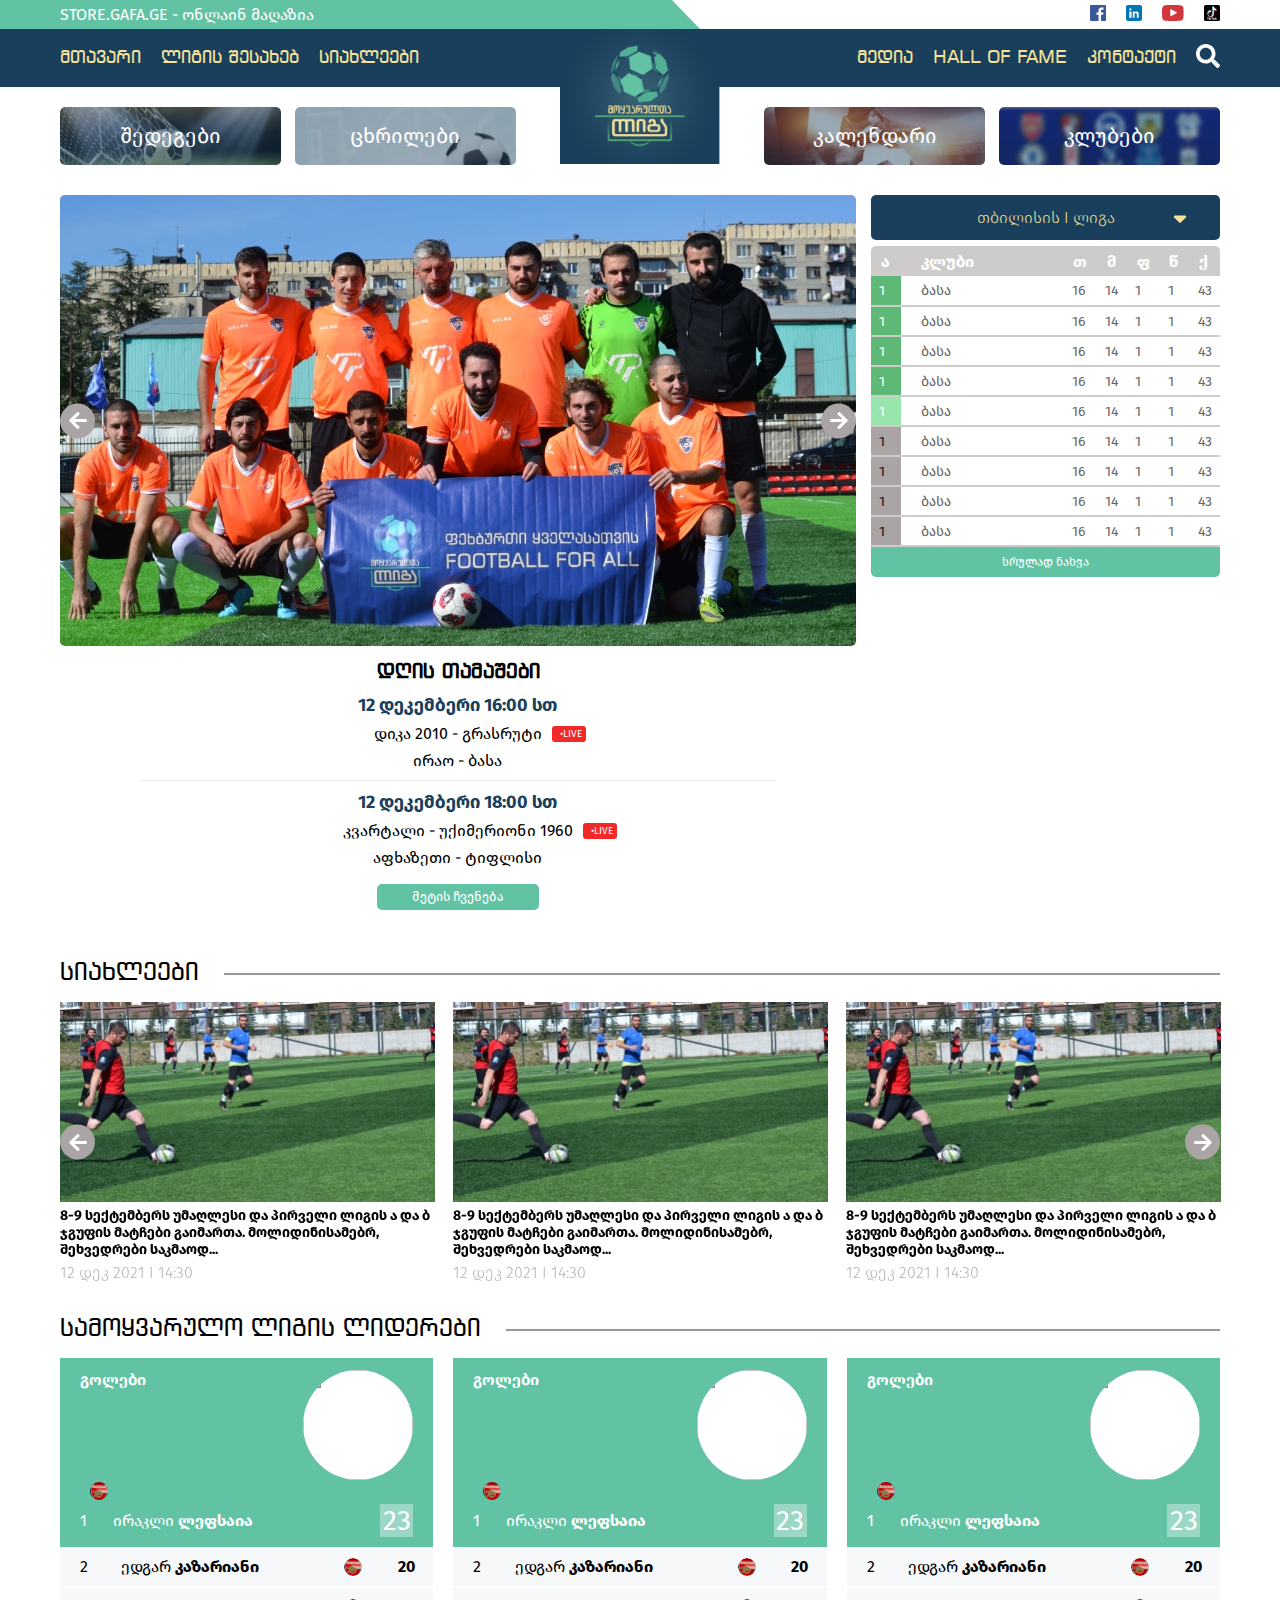
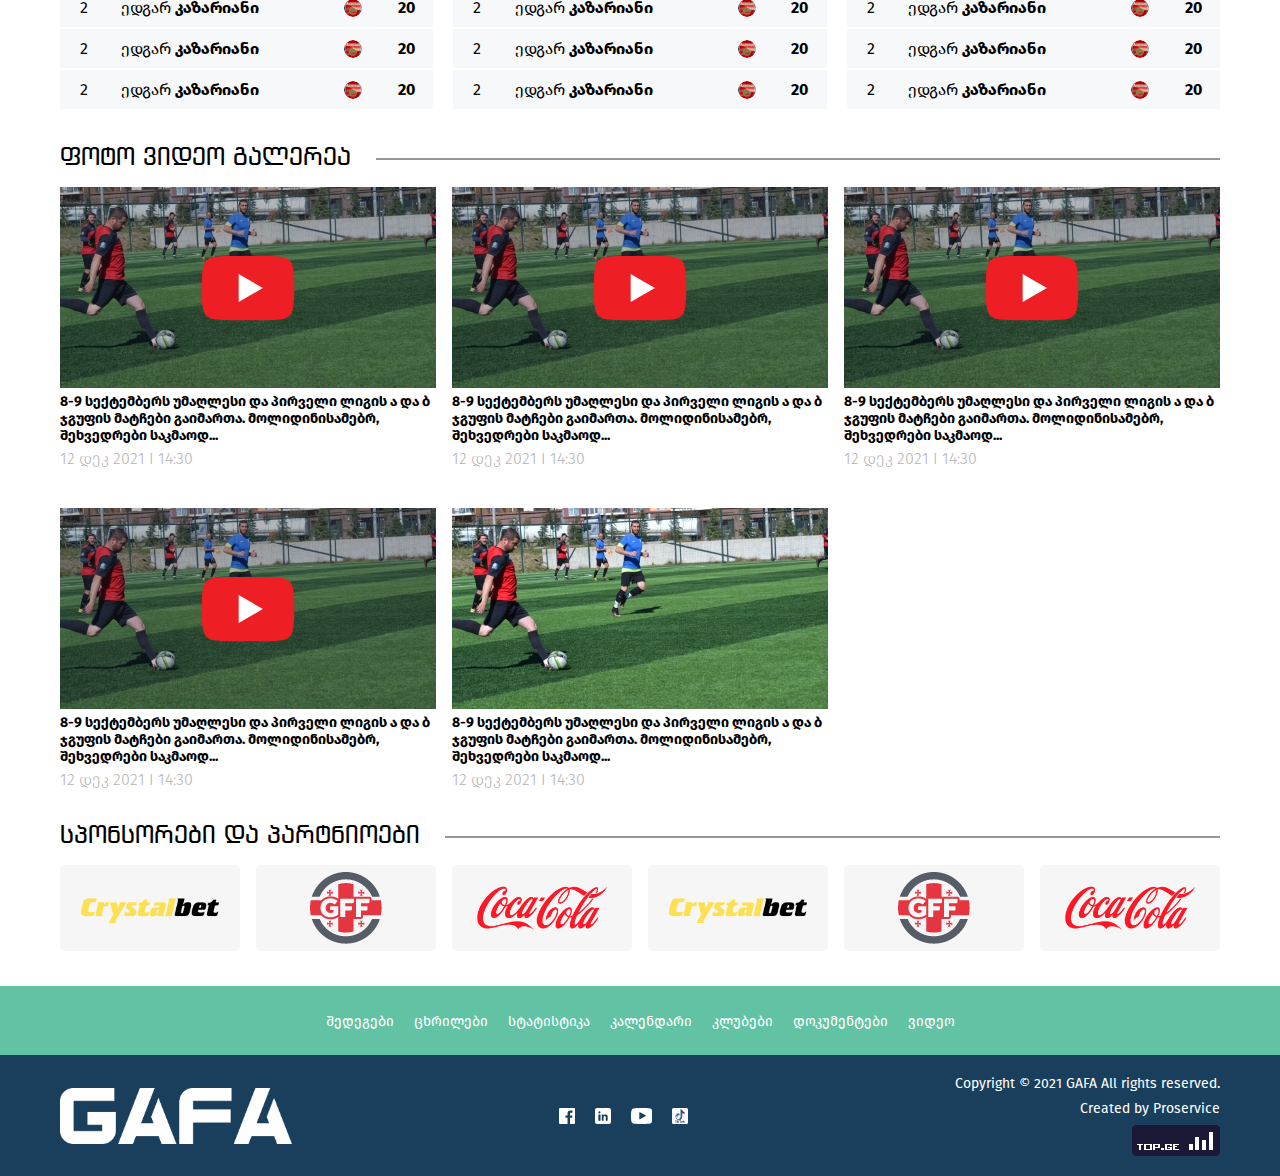
==== commit 6d88a7b7: "added live tag" ====
--- a/index.html
+++ b/index.html
@@ -165,7 +165,7 @@
           <nav class="site-nav">
             <ul>
               <div>
-                <li><a href="#" class="active">მთავარი</a></li>
+                <li><a href="index.html" class="active">მთავარი</a></li>
                 <li><a href="#">ლიგის შესახებ</a></li>
                 <li><a href="#">სიახლეები</a></li>
               </div>
@@ -177,7 +177,7 @@
             </ul>
           </nav>
 
-          <a href="/" class="logo">
+          <a href="index.html" class="logo">
             <img src="assets/images/gafa-logo.png" alt="" />
           </a>
 
@@ -211,8 +211,6 @@
           </div>
         </div>
       </div>
-
-      <a href="#" class="logo"></a>
 
       <div class="container">
         <nav class="secondary-nav">
@@ -249,7 +247,7 @@
                 <li>
                   <time>12 დეკემბერი 16:00 სთ</time>
 
-                  <p>დიკა 2010 - გრასრუტი</p>
+                  <p class="live">დიკა 2010 - გრასრუტი</p>
 
                   <p>ირაო - ბასა</p>
                 </li>
@@ -257,7 +255,7 @@
                 <li>
                   <time>12 დეკემბერი 18:00 სთ</time>
 
-                  <p>კვარტალი - უქიმერიონი 1960</p>
+                  <p class="live">კვარტალი - უქიმერიონი 1960</p>
 
                   <p>აფხაზეთი - ტიფლისი</p>
                 </li>
--- a/assets/css/style.css
+++ b/assets/css/style.css
@@ -1,3 +1,4 @@
+@charset "UTF-8";
 /* Slider */
 .slick-slider {
   position: relative;
@@ -225,35 +226,765 @@
   }
 }
 
-.section {
-  margin-block: 35px;
-}
-.section__title {
-  margin-bottom: 16px;
-  position: relative;
+.news-cards-grid {
+  display: grid;
+  grid-template-columns: 1fr;
+  row-gap: 40px;
+}
+@media only screen and (min-width: 768px) {
+  .news-cards-grid {
+    grid-template-columns: repeat(2, 376px);
+    justify-content: center;
+    column-gap: 40px;
+  }
+}
+@media only screen and (min-width: 1200px) {
+  .news-cards-grid {
+    grid-template-columns: repeat(3, 376px);
+    column-gap: unset;
+    justify-content: space-between;
+  }
+}
+
+.league-table {
+  width: 100%;
+  padding-inline: 15px;
+  display: flex;
+  flex-direction: column;
+  align-items: center;
+}
+@media only screen and (min-width: 1200px) {
+  .league-table {
+    padding-right: 0;
+  }
+}
+
+.leagues {
+  margin-inline: 15px;
+  display: grid;
+  grid-template-columns: repeat(auto-fit, minmax(298px, 1fr));
+  justify-content: center;
+  gap: 24px;
+}
+@media only screen and (min-width: 992px) {
+  .leagues {
+    margin-inline: auto;
+    max-width: 973px;
+  }
+}
+.leagues li {
+  background-color: var(--clr-secondary);
+  border-radius: 5px;
+}
+.leagues li a {
+  height: 44px;
+  display: grid;
+  place-content: center;
+  font-family: var(--ff-heading);
+  font-size: 15px;
+  color: var(--clr-neutral-100);
+}
+.leagues li a.active {
+  color: var(--clr-accent);
+}
+
+@media only screen and (min-width: 992px) {
+  .hero .container {
+    display: flex;
+  }
+}
+
+.live {
+  position: relative;
+}
+.live::after {
+  content: "•Live";
+  position: absolute;
+  left: calc(100% + 10px);
+  top: 50%;
+  transform: translateY(-50%);
+  padding: 2px 4px 2px 8px;
+  font-size: 10px;
+  text-transform: uppercase;
+  color: var(--clr-neutral-100);
+  background-color: var(--clr-red-900);
+  border-radius: 3px;
+}
+
+.btn-primary {
+  border-radius: 0 0 3px 3px;
+  width: 100%;
+  height: 40px;
+  font-family: var(--ff-heading);
+  font-size: 18px;
+  color: var(--clr-neutral-100);
+  background-color: var(--clr-primary);
+}
+
+.news-card a {
+  display: flex;
+  flex-direction: column;
+  gap: 5px;
+}
+.news-card__image--video {
+  position: relative;
+}
+.news-card__image--video::before {
+  content: "";
+  position: absolute;
+  inset: 0;
+  background-color: rgba(21, 24, 35, 0.32);
+}
+.news-card__image--video::after {
+  content: "";
+  position: absolute;
+  top: 50%;
+  left: 50%;
+  transform: translate(-50%, -50%);
+  width: 93px;
+  height: 65px;
+  background: no-repeat url(../images/yt-logo.svg);
+}
+.news-card__image img {
+  width: 100%;
+}
+.news-card__title {
+  font-size: 14px;
+  color: var(--clr-neutral-900);
+}
+.news-card__date {
+  font-weight: 300;
+  color: var(--clr-neutral-300);
+}
+
+.choose-season {
+  position: relative;
+  max-width: 240px;
+  margin-left: auto;
+  padding: 20px;
+  margin-bottom: -20px;
+}
+.choose-season.open {
+  border-radius: 5px 5px 0 0;
+  background-color: var(--clr-neutral-100);
+}
+.choose-season.open .choose-season__content {
+  display: block;
+}
+.choose-season button {
+  display: flex;
+  align-items: center;
+  gap: 16px;
+}
+.choose-season button span {
+  font-family: var(--ff-heading);
+  font-size: 16px;
+  font-weight: 400;
+  color: var(--clr-neutral-900);
+}
+.choose-season__content {
+  position: absolute;
+  z-index: 20;
+  top: 40px;
+  left: 0;
+  width: 100%;
+  padding: 10px 20px;
+  background-color: var(--clr-neutral-100);
+  font-family: var(--ff-heading);
+  font-size: 16px;
+  font-weight: 400;
+  color: var(--clr-neutral-900);
+  border-radius: 0 0 5px 5px;
+  display: none;
+}
+.choose-season__content li {
+  padding: 8px 0;
+  cursor: pointer;
+}
+
+.choose-league {
+  margin-bottom: 6px;
+  max-height: 45px;
+  width: 100%;
+  max-width: 350px;
+  border-radius: 5px;
+  background-color: var(--clr-secondary);
+  overflow: hidden;
+}
+.choose-league.open {
+  max-height: 1000px;
+}
+.choose-league button {
+  position: relative;
+  width: 100%;
+  height: 45px;
+}
+.choose-league button svg {
+  position: absolute;
+  top: 8px;
+  right: 33px;
+  width: 14px;
+  fill: var(--clr-accent);
+}
+.choose-league button,
+.choose-league li {
+  padding-block: 13px;
+  font-size: 16px;
+  font-weight: 300;
+  color: var(--clr-accent);
+  text-align: center;
+}
+
+.site-footer__nav {
+  background-color: var(--clr-primary);
+  padding-inline: 15px;
+}
+.site-footer__nav ul {
+  padding-block: 25px;
+  display: flex;
+  flex-direction: column;
+  gap: 20px;
+}
+@media only screen and (min-width: 768px) {
+  .site-footer__nav ul {
+    flex-direction: row;
+    justify-content: center;
+  }
+}
+.site-footer__nav a {
+  font-family: var(--ff-body);
+  font-size: 14px;
+  color: var(--clr-neutral-100);
+}
+.site-footer__nav a:hover, .site-footer__nav a:active {
+  color: var(--clr-accent);
+}
+.site-footer__wrapper {
+  padding-block: 20px;
+  background-color: var(--clr-secondary);
+}
+.site-footer__wrapper .container {
+  display: flex;
+  flex-direction: column;
+  gap: 20px;
+}
+@media only screen and (min-width: 768px) {
+  .site-footer__wrapper .container {
+    flex-direction: row;
+    justify-content: space-between;
+    align-items: center;
+  }
+}
+.site-footer__logo img {
+  max-width: 232px;
+  height: auto;
+  margin: 0 auto;
+}
+.site-footer__disclaimer {
+  display: flex;
+  flex-direction: column;
+  align-items: center;
+  gap: 8px;
+  font-size: 14px;
+  color: var(--clr-neutral-100);
+}
+@media only screen and (min-width: 768px) {
+  .site-footer__disclaimer {
+    align-items: flex-end;
+  }
+}
+.site-footer__disclaimer a {
+  color: inherit;
+}
+.site-footer .social-links {
+  justify-content: center;
+}
+
+.site-header__nav-wrapper {
+  background-color: var(--clr-secondary);
+}
+.site-header__nav-wrapper .container {
+  position: relative;
+  margin-bottom: 50px;
+  padding-block: 10px;
+  padding-inline: 15px;
+  display: flex;
+  justify-content: space-between;
+}
+@media only screen and (min-width: 992px) {
+  .site-header__nav-wrapper .container {
+    margin-bottom: 0;
+    padding-inline: 0;
+  }
+}
+
+.top-bar {
+  position: relative;
+}
+.top-bar .container {
+  display: flex;
+  flex-direction: column;
+}
+@media only screen and (min-width: 992px) {
+  .top-bar .container {
+    flex-direction: row;
+    justify-content: space-between;
+  }
+}
+.top-bar .container > a {
+  padding-block: 5px;
+  font-family: var(--ff-body);
+  font-size: 16px;
+  color: var(--clr-neutral-100);
+  text-align: center;
+}
+.top-bar .container > a::before {
+  content: "";
+  position: absolute;
+  top: 0;
+  left: 0;
+  height: 100%;
+  width: 100%;
+  max-width: 700px;
+  background-color: var(--clr-primary);
+  z-index: -1;
+}
+@media only screen and (min-width: 992px) {
+  .top-bar .container > a::before {
+    clip-path: polygon(0 0, 96% 0, 100% 100%, 0% 100%);
+  }
+}
+.top-bar .container > a span {
+  font-weight: 500;
+}
+.top-bar ul {
+  justify-content: center;
+  padding-block: 5px;
+}
+
+.nav-control-btn {
+  margin-left: auto;
+  margin-right: 20px;
+}
+@media only screen and (min-width: 992px) {
+  .nav-control-btn {
+    display: none;
+  }
+}
+.nav-control-btn svg {
+  width: 35px;
+  height: 35px;
+  fill: var(--clr-neutral-100);
+}
+
+@media only screen and (min-width: 992px) {
+  .search-control-btn {
+    margin-left: 20px;
+  }
+}
+.search-control-btn svg {
+  width: 24px;
+  height: 24px;
+  fill: var(--clr-neutral-100);
+}
+
+.logo {
+  position: absolute;
+  left: 15px;
+  top: 0;
+  display: block;
+  width: 80px;
+  height: 80px;
+  overflow: hidden;
+  z-index: 20;
+}
+@media only screen and (min-width: 992px) {
+  .logo {
+    left: 50%;
+    transform: translateX(-50%);
+    height: 135px;
+    width: 160px;
+  }
+}
+.logo img {
+  width: 100%;
+  height: 100%;
+  object-fit: cover;
+  object-position: center;
+  transform: scale(1.2);
+}
+@media only screen and (min-width: 992px) {
+  .logo img {
+    transform: scale(1);
+  }
+}
+
+.header-search-box {
+  max-height: 0;
+  overflow: hidden;
+  position: absolute;
+  top: 57px;
+  left: 0;
+  width: 100%;
+  background-color: var(--clr-secondary);
+  z-index: 10;
+  transition: max-height 0.2s ease-in-out;
+}
+@media only screen and (min-width: 992px) {
+  .header-search-box {
+    width: 40%;
+    left: unset;
+    right: 0;
+  }
+}
+.header-search-box.active {
+  max-height: 1000px;
+}
+.header-search-box form {
+  display: flex;
+  justify-content: center;
+  align-items: center;
+  gap: 20px;
+  padding-block: 30px;
+  padding-inline: 15px;
+}
+.header-search-box input {
+  flex-grow: 1;
+  font-family: inherit;
+  font-size: 16px;
+  color: var(--clr-neutral-800);
+  border: none;
+  border-radius: 3px;
+  padding: 10px;
+}
+.header-search-box button svg {
+  width: 24px;
+  height: 24px;
+  fill: var(--clr-neutral-100);
+}
+
+.leaders {
+  max-width: 376px;
+}
+.leaders h3 {
+  font-size: 16px;
+  font-weight: 600;
+  color: var(--clr-neutral-100);
+}
+.leaders__heading {
+  display: flex;
+  justify-content: space-between;
+}
+.leaders__top {
+  padding-top: 12px;
+  padding-inline: 20px;
+  padding-bottom: 10px;
+  background-color: var(--clr-primary);
+}
+.leaders__top figure {
+  width: 110px;
+  height: 110px;
+  border-radius: 110px;
+  overflow: hidden;
+  background-color: var(--clr-neutral-100);
+}
+.leaders__top figure img {
+  width: 100%;
+  height: 100%;
+  object-fit: cover;
+}
+.leaders table {
+  width: 100%;
+  border-collapse: collapse;
+}
+.leaders table tr {
+  background-color: #f7f8f9;
+  border-bottom: 2px solid var(--clr-neutral-100);
+}
+.leaders table td {
+  padding-block: 10px;
+  font-size: 16px;
+}
+.leaders table td:nth-child(1) {
+  padding-left: 20px;
+}
+.leaders table td:last-child {
+  padding-right: 20px;
+  text-align: center;
+}
+.leaders table td:not(:nth-child(2)) {
+  padding-right: 10px;
+}
+.leaders table img {
+  width: 18px;
+  height: 18px;
+  border-radius: 18px;
+  object-fit: cover;
+}
+.leaders .featured {
+  margin-top: 24px;
+  position: relative;
+  color: var(--clr-neutral-100);
+  display: grid;
+  grid-template-columns: 33px auto 33px;
+  align-items: center;
+}
+.leaders .featured__club {
+  position: absolute;
+  top: -22px;
+  left: 10px;
+}
+.leaders .featured .count {
+  text-align: center;
+  font-size: 28px;
+  background-color: rgba(255, 255, 255, 0.36);
+}
+
+.leaders-grid {
+  display: grid;
+  grid-template-columns: 376px;
+  justify-content: center;
+  row-gap: 30px;
+}
+@media only screen and (min-width: 992px) {
+  .leaders-grid {
+    grid-template-columns: 1fr 1fr 1fr;
+    justify-content: unset;
+    column-gap: 20px;
+  }
+}
+
+.matches:not(:last-of-type) {
+  margin-bottom: 30px;
+}
+.matches__list {
+  display: flex;
+  flex-direction: column;
+  gap: 10px;
+}
+.matches > time {
+  margin-bottom: 14px;
+  display: block;
+  font-size: 17px;
+  text-align: right;
+}
+
+.match {
+  position: relative;
+  padding-block: 6px;
+  display: flex;
+  flex-direction: column;
+  align-items: center;
+  gap: 10px;
+  background-color: var(--clr-neutral-100);
+}
+@media only screen and (min-width: 992px) {
+  .match {
+    flex-direction: row;
+    justify-content: center;
+    padding-inline: 20px;
+  }
+}
+.match .team {
+  display: flex;
+  align-items: center;
+  gap: 23px;
+}
+.match .team p {
+  font-size: 18px;
+  color: #464444;
+}
+.match__wrapper {
+  display: flex;
+  align-items: center;
+  gap: 20px;
+}
+.match__results {
+  display: flex;
+  gap: 6px;
+}
+.match__results > div {
+  width: 50px;
+  height: 44px;
+  display: grid;
+  place-content: center;
+  font-family: var(--ff-heading);
+  font-size: 34px;
+  color: var(--clr-neutral-900);
+  background-color: #e9ebed;
+}
+.match__info {
+  text-align: center;
+}
+@media only screen and (min-width: 992px) {
+  .match__info {
+    text-align: right;
+    position: absolute;
+    right: 20px;
+    top: 50%;
+    transform: translateY(-50%);
+  }
+}
+.match__info p {
+  font-size: 14px;
+  font-weight: 300;
+  color: var(--clr-neutral-900);
+}
+
+.site-nav {
+  max-height: 0;
+  overflow: hidden;
+  position: absolute;
+  top: 57px;
+  left: 0;
+  width: 100%;
+  background-color: var(--clr-secondary);
+  z-index: 10;
+  transition: max-height 0.2s ease-in-out;
+}
+.site-nav.active {
+  max-height: 1000px;
+}
+@media only screen and (min-width: 992px) {
+  .site-nav {
+    max-height: unset;
+    position: relative;
+    background-color: unset;
+    top: unset;
+    left: unset;
+  }
+}
+@media only screen and (min-width: 992px) {
+  .site-nav ul {
+    display: flex;
+    justify-content: space-between;
+  }
+}
+@media only screen and (min-width: 992px) {
+  .site-nav ul > div {
+    display: flex;
+    gap: 20px;
+  }
+}
+.site-nav a {
+  font-family: var(--ff-heading);
+  font-size: 18px;
+  font-weight: 400;
+  color: var(--clr-accent);
+  text-transform: uppercase;
+  display: block;
+  padding-block: 10px;
+  text-align: center;
+}
+
+.social-links {
+  display: flex;
+  gap: 20px;
+}
+.social-links svg {
+  display: block;
+}
+
+.secondary-nav {
+  margin-block: 20px;
+  margin-inline: 15px;
+}
+@media only screen and (min-width: 992px) {
+  .secondary-nav {
+    margin-inline: 0;
+  }
+}
+.secondary-nav ul {
+  display: grid;
+  grid-template-columns: 1fr 1fr;
+  gap: 14px;
+}
+@media only screen and (min-width: 992px) {
+  .secondary-nav ul {
+    grid-template-columns: repeat(5, 1fr);
+  }
+}
+@media only screen and (min-width: 992px) {
+  .secondary-nav ul li:nth-child(3) {
+    grid-column: 4/5;
+  }
+}
+
+.link-with-bg {
+  display: grid;
+  place-content: center;
+  max-width: 227px;
+  padding: 1em;
+  background-repeat: no-repeat;
+  background-size: cover;
+  border-radius: 5px;
+}
+.link-with-bg:nth-child(1) {
+  background-image: url(../images/shedegebi.jpg);
+}
+.link-with-bg:nth-child(2) {
+  background-image: url(../images/cxrilebi.jpg);
+}
+.link-with-bg:nth-child(3) {
+  background-image: url(../images/kalendari.jpg);
+}
+.link-with-bg:nth-child(4) {
+  background-image: url(../images/klubebi.jpg);
+}
+.link-with-bg a {
+  font-family: var(--ff-body);
+  font-size: 21px;
+  color: var(--clr-neutral-100);
+  transition: color 0.15s ease-in-out;
+}
+.link-with-bg a.active {
+  color: var(--clr-accent);
+}
+.link-with-bg a:hover, .link-with-bg a:active, .link-with-bg a:focus {
+  color: var(--clr-accent);
+}
+
+.schedule {
+  margin-block: 16px;
+  display: flex;
+  flex-direction: column;
+  align-items: center;
+}
+.schedule__title {
+  margin-bottom: 11px;
   font-family: var(--ff-heading);
   font-size: 20px;
-  font-weight: 400;
   color: var(--clr-neutral-900);
-}
-.section__title span {
-  position: relative;
-  display: inline-block;
-  background-color: var(--clr-neutral-100);
-  padding-right: 25px;
-  z-index: 1;
-}
-@media only screen and (min-width: 768px) {
-  .section__title::after {
-    content: "";
-    position: absolute;
-    left: 0;
-    top: 50%;
-    transform: translateY(-50%);
-    width: 100%;
-    height: 2px;
-    background-color: #95989a;
-  }
+  text-align: center;
+}
+.schedule__list {
+  min-width: 80%;
+  max-width: 496px;
+}
+.schedule__list li {
+  display: flex;
+  flex-direction: column;
+  justify-content: center;
+  align-items: center;
+  gap: 8px;
+}
+.schedule__list li:not(:last-child) {
+  padding-bottom: 10px;
+  margin-bottom: 10px;
+  border-bottom: 1px solid #eceaea;
+}
+.schedule__list time {
+  font-size: 18px;
+  font-weight: 700;
+  color: var(--clr-secondary);
+}
+.schedule button {
+  margin-top: 17px;
+  padding: 5px 35px;
+  color: var(--clr-neutral-100);
+  border: none;
+  border-radius: 5px;
+  background-color: var(--clr-primary);
 }
 
 .sponsors {
@@ -301,117 +1032,6 @@
   fill: var(--clr-neutral-100);
 }
 
-.news-cards-grid {
-  display: grid;
-  grid-template-columns: 1fr;
-  row-gap: 40px;
-}
-@media only screen and (min-width: 768px) {
-  .news-cards-grid {
-    grid-template-columns: repeat(2, 376px);
-    justify-content: center;
-    column-gap: 40px;
-  }
-}
-@media only screen and (min-width: 1200px) {
-  .news-cards-grid {
-    grid-template-columns: repeat(3, 376px);
-    column-gap: unset;
-    justify-content: space-between;
-  }
-}
-
-.league-table {
-  width: 100%;
-  padding-inline: 15px;
-  display: flex;
-  flex-direction: column;
-  align-items: center;
-}
-@media only screen and (min-width: 1200px) {
-  .league-table {
-    padding-right: 0;
-  }
-}
-
-.choose-league {
-  margin-bottom: 6px;
-  max-height: 45px;
-  width: 100%;
-  max-width: 350px;
-  border-radius: 5px;
-  background-color: var(--clr-secondary);
-  overflow: hidden;
-}
-.choose-league.open {
-  max-height: 1000px;
-}
-.choose-league button {
-  position: relative;
-  width: 100%;
-  height: 45px;
-}
-.choose-league button svg {
-  position: absolute;
-  top: 8px;
-  right: 33px;
-  width: 14px;
-  fill: var(--clr-accent);
-}
-.choose-league button,
-.choose-league li {
-  padding-block: 13px;
-  font-size: 16px;
-  font-weight: 300;
-  color: var(--clr-accent);
-  text-align: center;
-}
-
-.leagues {
-  margin-inline: 15px;
-  display: grid;
-  grid-template-columns: repeat(auto-fit, minmax(298px, 1fr));
-  justify-content: center;
-  gap: 24px;
-}
-@media only screen and (min-width: 992px) {
-  .leagues {
-    margin-inline: auto;
-    max-width: 973px;
-  }
-}
-.leagues li {
-  background-color: var(--clr-secondary);
-  border-radius: 5px;
-}
-.leagues li a {
-  height: 44px;
-  display: grid;
-  place-content: center;
-  font-family: var(--ff-heading);
-  font-size: 15px;
-  color: var(--clr-neutral-100);
-}
-.leagues li a.active {
-  color: var(--clr-accent);
-}
-
-@media only screen and (min-width: 992px) {
-  .hero .container {
-    display: flex;
-  }
-  .hero .hero-slider {
-    max-width: 700px;
-    margin-left: 15px;
-  }
-}
-@media only screen and (min-width: 1200px) {
-  .hero .hero-slider {
-    max-width: 796px;
-    margin-left: 0;
-  }
-}
-
 @media only screen and (min-width: 768px) {
   .slick-slide {
     margin-inline: 9px;
@@ -424,434 +1044,17 @@
   }
 }
 
-.btn-primary {
-  border-radius: 0 0 3px 3px;
-  width: 100%;
-  height: 40px;
-  font-family: var(--ff-heading);
-  font-size: 18px;
-  color: var(--clr-neutral-100);
-  background-color: var(--clr-primary);
-}
-
-.site-header__nav-wrapper {
-  background-color: var(--clr-secondary);
-}
-.site-header__nav-wrapper .container {
-  position: relative;
-  margin-bottom: 50px;
-  padding-block: 10px;
-  padding-inline: 15px;
-  display: flex;
-  justify-content: space-between;
-}
-@media only screen and (min-width: 992px) {
-  .site-header__nav-wrapper .container {
-    margin-bottom: 0;
-    padding-inline: 0;
-  }
-}
-
-.top-bar {
-  position: relative;
-}
-.top-bar .container {
-  display: flex;
-  flex-direction: column;
-}
-@media only screen and (min-width: 992px) {
-  .top-bar .container {
-    flex-direction: row;
-    justify-content: space-between;
-  }
-}
-.top-bar .container > a {
-  padding-block: 5px;
-  font-family: var(--ff-body);
-  font-size: 16px;
-  color: var(--clr-neutral-100);
-  text-align: center;
-}
-.top-bar .container > a::before {
-  content: "";
-  position: absolute;
-  top: 0;
-  left: 0;
-  height: 100%;
-  width: 100%;
-  max-width: 700px;
-  background-color: var(--clr-primary);
-  z-index: -1;
-}
-@media only screen and (min-width: 992px) {
-  .top-bar .container > a::before {
-    clip-path: polygon(0 0, 96% 0, 100% 100%, 0% 100%);
-  }
-}
-.top-bar .container > a span {
-  font-weight: 500;
-}
-.top-bar ul {
-  justify-content: center;
-  padding-block: 5px;
-}
-
-.nav-control-btn {
-  margin-left: auto;
-  margin-right: 20px;
-}
-@media only screen and (min-width: 992px) {
-  .nav-control-btn {
-    display: none;
-  }
-}
-.nav-control-btn svg {
-  width: 35px;
-  height: 35px;
-  fill: var(--clr-neutral-100);
-}
-
-@media only screen and (min-width: 992px) {
-  .search-control-btn {
-    margin-left: 20px;
-  }
-}
-.search-control-btn svg {
-  width: 24px;
-  height: 24px;
-  fill: var(--clr-neutral-100);
-}
-
-.logo {
-  position: absolute;
-  left: 15px;
-  top: 0;
-  display: block;
-  width: 80px;
-  height: 80px;
-  overflow: hidden;
-  z-index: 20;
-}
-@media only screen and (min-width: 992px) {
-  .logo {
-    left: 50%;
-    transform: translateX(-50%);
-    height: 135px;
-    width: 160px;
-  }
-}
-.logo img {
-  width: 100%;
-  height: 100%;
-  object-fit: cover;
-  object-position: center;
-  transform: scale(1.2);
-}
-@media only screen and (min-width: 992px) {
-  .logo img {
-    transform: scale(1);
-  }
-}
-
-.header-search-box {
-  max-height: 0;
-  overflow: hidden;
-  position: absolute;
-  top: 57px;
-  left: 0;
-  width: 100%;
-  background-color: var(--clr-secondary);
-  z-index: 10;
-  transition: max-height 0.2s ease-in-out;
-}
-@media only screen and (min-width: 992px) {
-  .header-search-box {
-    width: 40%;
-    left: unset;
-    right: 0;
-  }
-}
-.header-search-box.active {
-  max-height: 1000px;
-}
-.header-search-box form {
-  display: flex;
-  justify-content: center;
-  align-items: center;
-  gap: 20px;
-  padding-block: 30px;
-  padding-inline: 15px;
-}
-.header-search-box input {
-  flex-grow: 1;
-  font-family: inherit;
-  font-size: 16px;
-  color: var(--clr-neutral-800);
-  border: none;
-  border-radius: 3px;
-  padding: 10px;
-}
-.header-search-box button svg {
-  width: 24px;
-  height: 24px;
-  fill: var(--clr-neutral-100);
-}
-
-.site-footer__nav {
-  background-color: var(--clr-primary);
-  padding-inline: 15px;
-}
-.site-footer__nav ul {
-  padding-block: 25px;
-  display: flex;
-  flex-direction: column;
-  gap: 20px;
-}
-@media only screen and (min-width: 768px) {
-  .site-footer__nav ul {
-    flex-direction: row;
-    justify-content: center;
-  }
-}
-.site-footer__nav a {
-  font-family: var(--ff-body);
-  font-size: 14px;
-  color: var(--clr-neutral-100);
-}
-.site-footer__nav a:hover, .site-footer__nav a:active {
-  color: var(--clr-accent);
-}
-.site-footer__wrapper {
-  padding-block: 20px;
-  background-color: var(--clr-secondary);
-}
-.site-footer__wrapper .container {
-  display: flex;
-  flex-direction: column;
-  gap: 20px;
-}
-@media only screen and (min-width: 768px) {
-  .site-footer__wrapper .container {
-    flex-direction: row;
-    justify-content: space-between;
-    align-items: center;
-  }
-}
-.site-footer__logo img {
-  max-width: 232px;
-  height: auto;
-  margin: 0 auto;
-}
-.site-footer__disclaimer {
-  display: flex;
-  flex-direction: column;
-  align-items: center;
-  gap: 8px;
-  font-size: 14px;
-  color: var(--clr-neutral-100);
-}
-@media only screen and (min-width: 768px) {
-  .site-footer__disclaimer {
-    align-items: flex-end;
-  }
-}
-.site-footer__disclaimer a {
-  color: inherit;
-}
-.site-footer .social-links {
-  justify-content: center;
-}
-
-.site-nav {
-  max-height: 0;
-  overflow: hidden;
-  position: absolute;
-  top: 57px;
-  left: 0;
-  width: 100%;
-  background-color: var(--clr-secondary);
-  z-index: 10;
-  transition: max-height 0.2s ease-in-out;
-}
-.site-nav.active {
-  max-height: 1000px;
-}
-@media only screen and (min-width: 992px) {
-  .site-nav {
-    max-height: unset;
-    position: relative;
-    background-color: unset;
-    top: unset;
-    left: unset;
-  }
-}
-@media only screen and (min-width: 992px) {
-  .site-nav ul {
-    display: flex;
-    justify-content: space-between;
-  }
-}
-@media only screen and (min-width: 992px) {
-  .site-nav ul > div {
-    display: flex;
-    gap: 20px;
-  }
-}
-.site-nav a {
-  font-family: var(--ff-heading);
-  font-size: 18px;
-  font-weight: 400;
-  color: var(--clr-accent);
-  text-transform: uppercase;
-  display: block;
-  padding-block: 10px;
-  text-align: center;
-}
-
-.social-links {
-  display: flex;
-  gap: 20px;
-}
-.social-links svg {
-  display: block;
-}
-
-.secondary-nav {
-  margin-block: 20px;
-  margin-inline: 15px;
-}
-@media only screen and (min-width: 992px) {
-  .secondary-nav {
-    margin-inline: 0;
-  }
-}
-.secondary-nav ul {
-  display: grid;
-  grid-template-columns: 1fr 1fr;
-  gap: 14px;
-}
-@media only screen and (min-width: 992px) {
-  .secondary-nav ul {
-    grid-template-columns: repeat(5, 1fr);
-  }
-}
-@media only screen and (min-width: 992px) {
-  .secondary-nav ul li:nth-child(3) {
-    grid-column: 4/5;
-  }
-}
-
-.link-with-bg {
-  display: grid;
-  place-content: center;
-  max-width: 227px;
-  padding: 1em;
-  background-repeat: no-repeat;
-  background-size: cover;
-  border-radius: 5px;
-}
-.link-with-bg:nth-child(1) {
-  background-image: url(../images/shedegebi.jpg);
-}
-.link-with-bg:nth-child(2) {
-  background-image: url(../images/cxrilebi.jpg);
-}
-.link-with-bg:nth-child(3) {
-  background-image: url(../images/kalendari.jpg);
-}
-.link-with-bg:nth-child(4) {
-  background-image: url(../images/klubebi.jpg);
-}
-.link-with-bg a {
-  font-family: var(--ff-body);
-  font-size: 21px;
-  color: var(--clr-neutral-100);
-  transition: color 0.15s ease-in-out;
-}
-.link-with-bg a.active {
-  color: var(--clr-accent);
-}
-.link-with-bg a:hover, .link-with-bg a:active, .link-with-bg a:focus {
-  color: var(--clr-accent);
-}
-
-.news-card a {
-  display: flex;
-  flex-direction: column;
-  gap: 5px;
-}
-.news-card__image--video {
-  position: relative;
-}
-.news-card__image--video::before {
-  content: "";
-  position: absolute;
-  inset: 0;
-  background-color: rgba(21, 24, 35, 0.32);
-}
-.news-card__image--video::after {
-  content: "";
-  position: absolute;
-  top: 50%;
-  left: 50%;
-  transform: translate(-50%, -50%);
-  width: 93px;
-  height: 65px;
-  background: no-repeat url(../images/yt-logo.svg);
-}
-.news-card__image img {
-  width: 100%;
-}
-.news-card__title {
-  font-size: 14px;
-  color: var(--clr-neutral-900);
-}
-.news-card__date {
-  font-weight: 300;
-  color: var(--clr-neutral-300);
-}
-
-.schedule {
-  margin-block: 16px;
-  display: flex;
-  flex-direction: column;
-  align-items: center;
-}
-.schedule__title {
-  margin-bottom: 11px;
-  font-family: var(--ff-heading);
-  font-size: 20px;
-  color: var(--clr-neutral-900);
-  text-align: center;
-}
-.schedule__list {
-  min-width: 80%;
-  max-width: 496px;
-}
-.schedule__list li {
-  display: flex;
-  flex-direction: column;
-  justify-content: center;
-  align-items: center;
-  gap: 8px;
-}
-.schedule__list li:not(:last-child) {
-  padding-bottom: 10px;
-  margin-bottom: 10px;
-  border-bottom: 1px solid #eceaea;
-}
-.schedule__list time {
-  font-size: 18px;
-  font-weight: 700;
-  color: var(--clr-secondary);
-}
-.schedule button {
-  margin-top: 17px;
-  padding: 5px 35px;
-  color: var(--clr-neutral-100);
-  border: none;
-  border-radius: 5px;
-  background-color: var(--clr-primary);
+@media only screen and (min-width: 992px) {
+  .hero-slider {
+    max-width: 700px;
+    margin-left: 15px;
+  }
+}
+@media only screen and (min-width: 1200px) {
+  .hero-slider {
+    max-width: 796px;
+    margin-left: 0;
+  }
 }
 
 .table {
@@ -972,81 +1175,101 @@
   background-color: var(--clr-primary);
 }
 
-.matches:not(:last-of-type) {
-  margin-bottom: 30px;
-}
-.matches__list {
-  display: flex;
-  flex-direction: column;
-  gap: 10px;
-}
-.matches > time {
-  margin-bottom: 14px;
-  display: block;
-  font-size: 17px;
-  text-align: right;
-}
-
-.match {
-  position: relative;
-  padding-block: 6px;
-  display: flex;
-  flex-direction: column;
-  align-items: center;
-  gap: 10px;
+.table-responsive {
+  width: 100%;
+  overflow-x: auto;
   background-color: var(--clr-neutral-100);
-}
-@media only screen and (min-width: 992px) {
-  .match {
-    flex-direction: row;
-    justify-content: center;
-    padding-inline: 20px;
-  }
-}
-.match .team {
-  display: flex;
-  align-items: center;
-  gap: 23px;
-}
-.match .team p {
-  font-size: 18px;
-  color: #464444;
-}
-.match__wrapper {
-  display: flex;
-  align-items: center;
-  gap: 20px;
-}
-.match__results {
-  display: flex;
-  gap: 6px;
-}
-.match__results > div {
-  width: 50px;
-  height: 44px;
+  padding-bottom: 30px;
+  border-radius: 3px;
+}
+.table-responsive--sm {
+  padding-bottom: 0;
+}
+
+.league-tb {
+  width: 100%;
+  border-collapse: collapse;
+}
+.league-tb--sm tbody tr:nth-child(1) {
+  display: none;
+}
+.league-tb--sm .tb-team span {
+  font-size: 16px !important;
+}
+.league-tb--sm .tb-cell {
+  font-size: 16px !important;
+}
+.league-tb thead {
+  background-color: #f4f5f6;
+}
+.league-tb thead th {
+  padding-bottom: 20px;
+  font-size: 16px;
+  font-weight: 300;
+  color: #686767;
+}
+.league-tb tbody tr {
+  margin-block: 5px;
+  height: 40px;
+}
+.league-tb tbody tr:hover {
+  background-color: rgba(97, 97, 97, 0.11);
+}
+.league-tb tbody tr:nth-child(1) {
+  height: 30px;
+}
+.league-tb tbody tr:nth-child(2) .tb-pos div, .league-tb tbody tr:nth-child(3) .tb-pos div, .league-tb tbody tr:nth-child(4) .tb-pos div, .league-tb tbody tr:nth-child(5) .tb-pos div {
+  color: var(--clr-neutral-100);
+  background-color: var(--clr-green-500);
+}
+.league-tb tbody tr:nth-child(6) .tb-pos div {
+  color: var(--clr-neutral-100);
+  background-color: var(--clr-green-200);
+}
+.league-tb tbody tr:nth-child(18) .tb-pos div, .league-tb tbody tr:nth-child(19) .tb-pos div, .league-tb tbody tr:nth-child(20) .tb-pos div, .league-tb tbody tr:nth-child(21) .tb-pos div {
+  color: var(--clr-neutral-100);
+  background-color: var(--clr-red-900);
+}
+.league-tb .tb-pos {
+  width: 30px;
+  padding-left: 30px;
+  padding-right: 17px;
+}
+.league-tb .tb-pos div {
+  width: 30px;
+  height: 30px;
   display: grid;
   place-content: center;
-  font-family: var(--ff-heading);
-  font-size: 34px;
-  color: var(--clr-neutral-900);
-  background-color: #e9ebed;
-}
-.match__info {
-  text-align: center;
-}
-@media only screen and (min-width: 992px) {
-  .match__info {
-    text-align: right;
-    position: absolute;
-    right: 20px;
-    top: 50%;
-    transform: translateY(-50%);
-  }
-}
-.match__info p {
   font-size: 14px;
   font-weight: 300;
-  color: var(--clr-neutral-900);
+  color: #171515;
+  background-color: #aaa4a4;
+}
+.league-tb .tb-team {
+  padding-right: 50px;
+}
+.league-tb .tb-team div {
+  display: flex;
+  align-items: center;
+  gap: 12px;
+}
+.league-tb .tb-team div img {
+  width: 30px;
+  height: 30px;
+  object-fit: cover;
+}
+.league-tb .tb-team div span {
+  font-size: 22px;
+  font-weight: 400;
+  color: #686767;
+}
+.league-tb .tb-cell {
+  width: 70px;
+  font-size: 20px;
+  text-align: center;
+}
+.league-tb .tb-bold {
+  font-weight: 700;
 }
 
 .clubs-list {
@@ -1097,140 +1320,40 @@
   width: 100%;
 }
 
-.leaders {
-  max-width: 376px;
-}
-.leaders h3 {
-  font-size: 16px;
-  font-weight: 600;
-  color: var(--clr-neutral-100);
-}
-.leaders__heading {
-  display: flex;
-  justify-content: space-between;
-}
-.leaders__top {
-  padding-top: 12px;
-  padding-inline: 20px;
-  padding-bottom: 10px;
-  background-color: var(--clr-primary);
-}
-.leaders__top figure {
-  width: 110px;
-  height: 110px;
-  border-radius: 110px;
-  overflow: hidden;
-  background-color: var(--clr-neutral-100);
-}
-.leaders__top figure img {
-  width: 100%;
-  height: 100%;
-  object-fit: cover;
-}
-.leaders table {
-  width: 100%;
-  border-collapse: collapse;
-}
-.leaders table tr {
-  background-color: #f7f8f9;
-  border-bottom: 2px solid var(--clr-neutral-100);
-}
-.leaders table td {
-  padding-block: 10px;
-  font-size: 16px;
-}
-.leaders table td:nth-child(1) {
-  padding-left: 20px;
-}
-.leaders table td:last-child {
-  padding-right: 20px;
-  text-align: center;
-}
-.leaders table td:not(:nth-child(2)) {
-  padding-right: 10px;
-}
-.leaders table img {
-  width: 18px;
-  height: 18px;
-  border-radius: 18px;
-  object-fit: cover;
-}
-.leaders .featured {
-  margin-top: 24px;
-  position: relative;
-  color: var(--clr-neutral-100);
-  display: grid;
-  grid-template-columns: 33px auto 33px;
-  align-items: center;
-}
-.leaders .featured__club {
-  position: absolute;
-  top: -22px;
-  left: 10px;
-}
-.leaders .featured .count {
-  text-align: center;
-  font-size: 28px;
-  background-color: rgba(255, 255, 255, 0.36);
-}
-
-.leaders-grid {
-  display: grid;
-  grid-template-columns: 376px;
-  justify-content: center;
-  row-gap: 30px;
-}
-@media only screen and (min-width: 992px) {
-  .leaders-grid {
-    grid-template-columns: 1fr 1fr 1fr;
-    justify-content: unset;
-    column-gap: 20px;
-  }
-}
-
-.choose-season {
-  position: relative;
-  max-width: 240px;
-  margin-left: auto;
-  padding: 20px;
-  margin-bottom: -20px;
-}
-.choose-season.open {
-  border-radius: 5px 5px 0 0;
-  background-color: var(--clr-neutral-100);
-}
-.choose-season.open .choose-season__content {
-  display: block;
-}
-.choose-season button {
-  display: flex;
-  align-items: center;
-  gap: 16px;
-}
-.choose-season button span {
+.section {
+  margin-block: 35px;
+}
+.section__title {
+  margin-bottom: 16px;
+  position: relative;
   font-family: var(--ff-heading);
-  font-size: 16px;
+  font-size: 20px;
   font-weight: 400;
   color: var(--clr-neutral-900);
 }
-.choose-season__content {
-  position: absolute;
-  z-index: 20;
-  top: 40px;
-  left: 0;
-  width: 100%;
-  padding: 10px 20px;
+@media only screen and (min-width: 1200px) {
+  .section__title {
+    font-size: 24px;
+  }
+}
+.section__title span {
+  position: relative;
+  display: inline-block;
   background-color: var(--clr-neutral-100);
-  font-family: var(--ff-heading);
-  font-size: 16px;
-  font-weight: 400;
-  color: var(--clr-neutral-900);
-  border-radius: 0 0 5px 5px;
-  display: none;
-}
-.choose-season__content li {
-  padding: 8px 0;
-  cursor: pointer;
+  padding-right: 25px;
+  z-index: 1;
+}
+@media only screen and (min-width: 768px) {
+  .section__title::after {
+    content: "";
+    position: absolute;
+    left: 0;
+    top: 50%;
+    transform: translateY(-50%);
+    width: 100%;
+    height: 2px;
+    background-color: #95989a;
+  }
 }
 
 /*# sourceMappingURL=style.css.map */
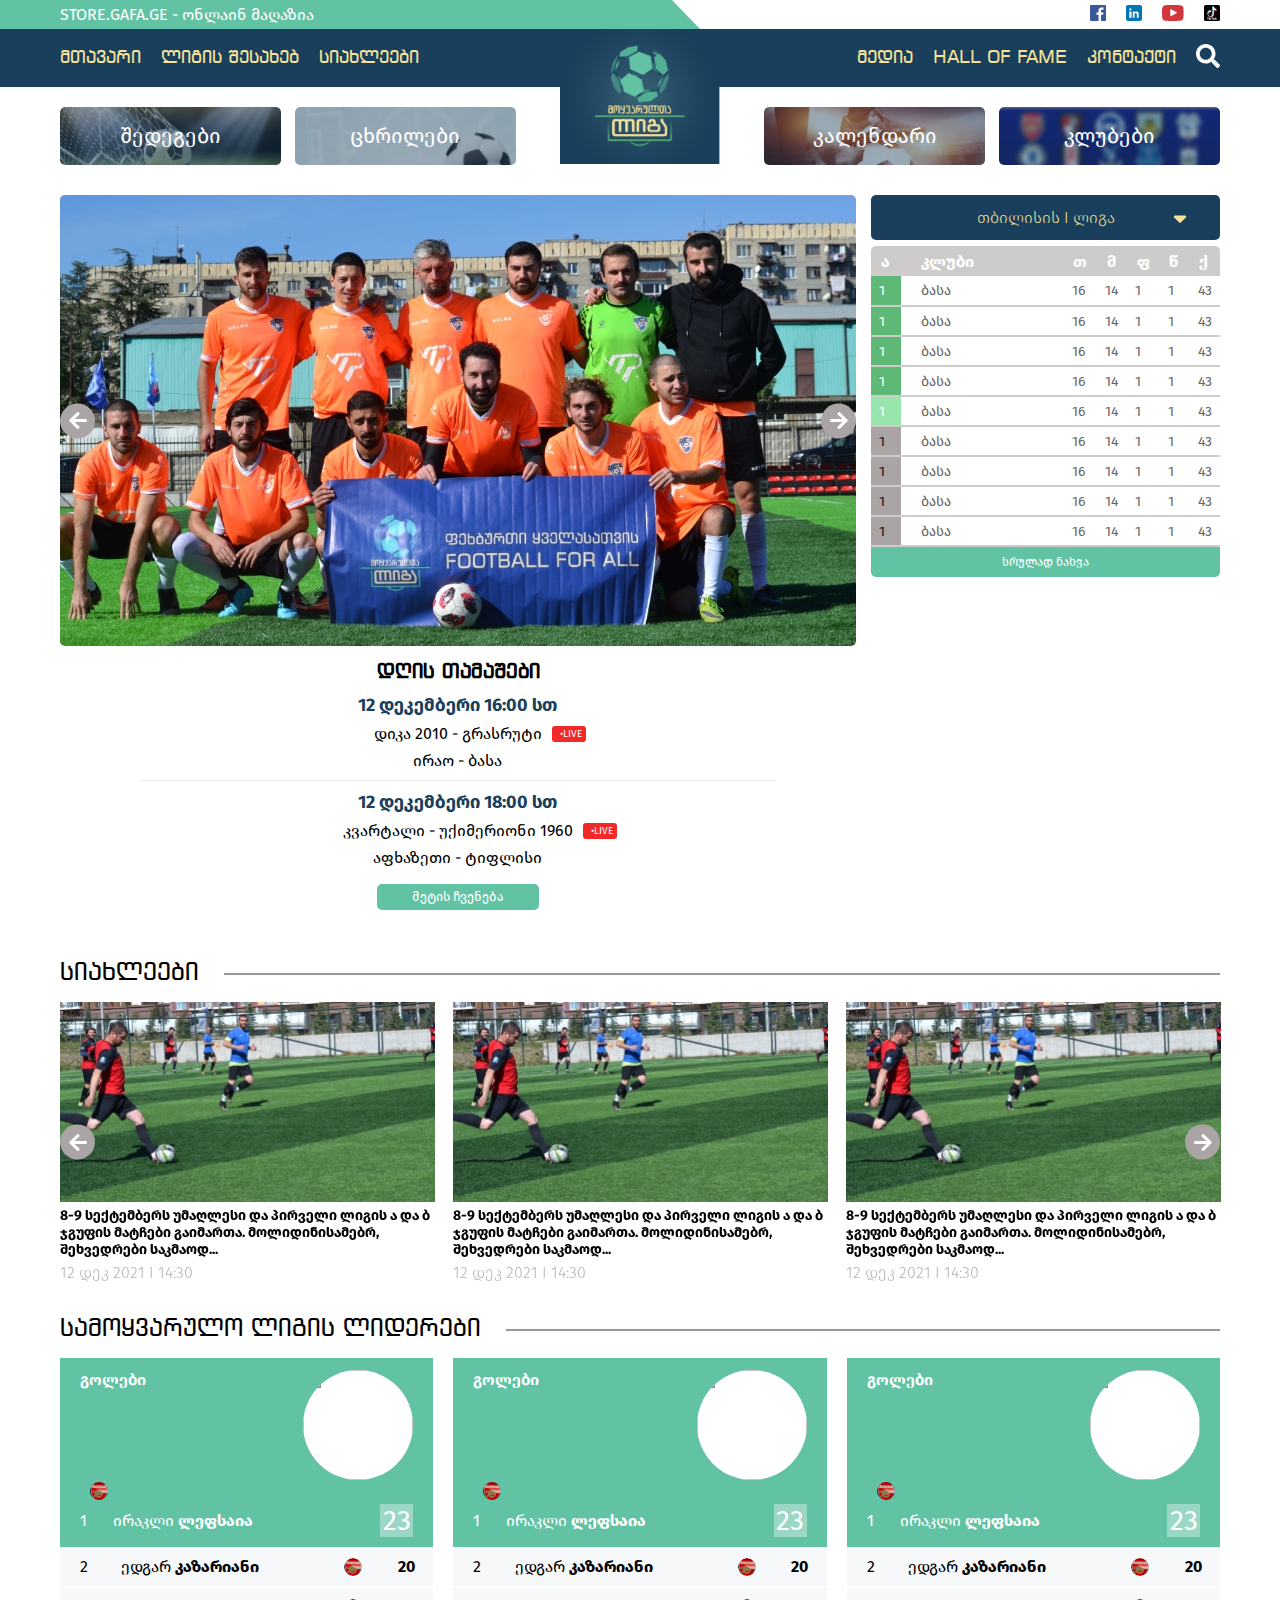
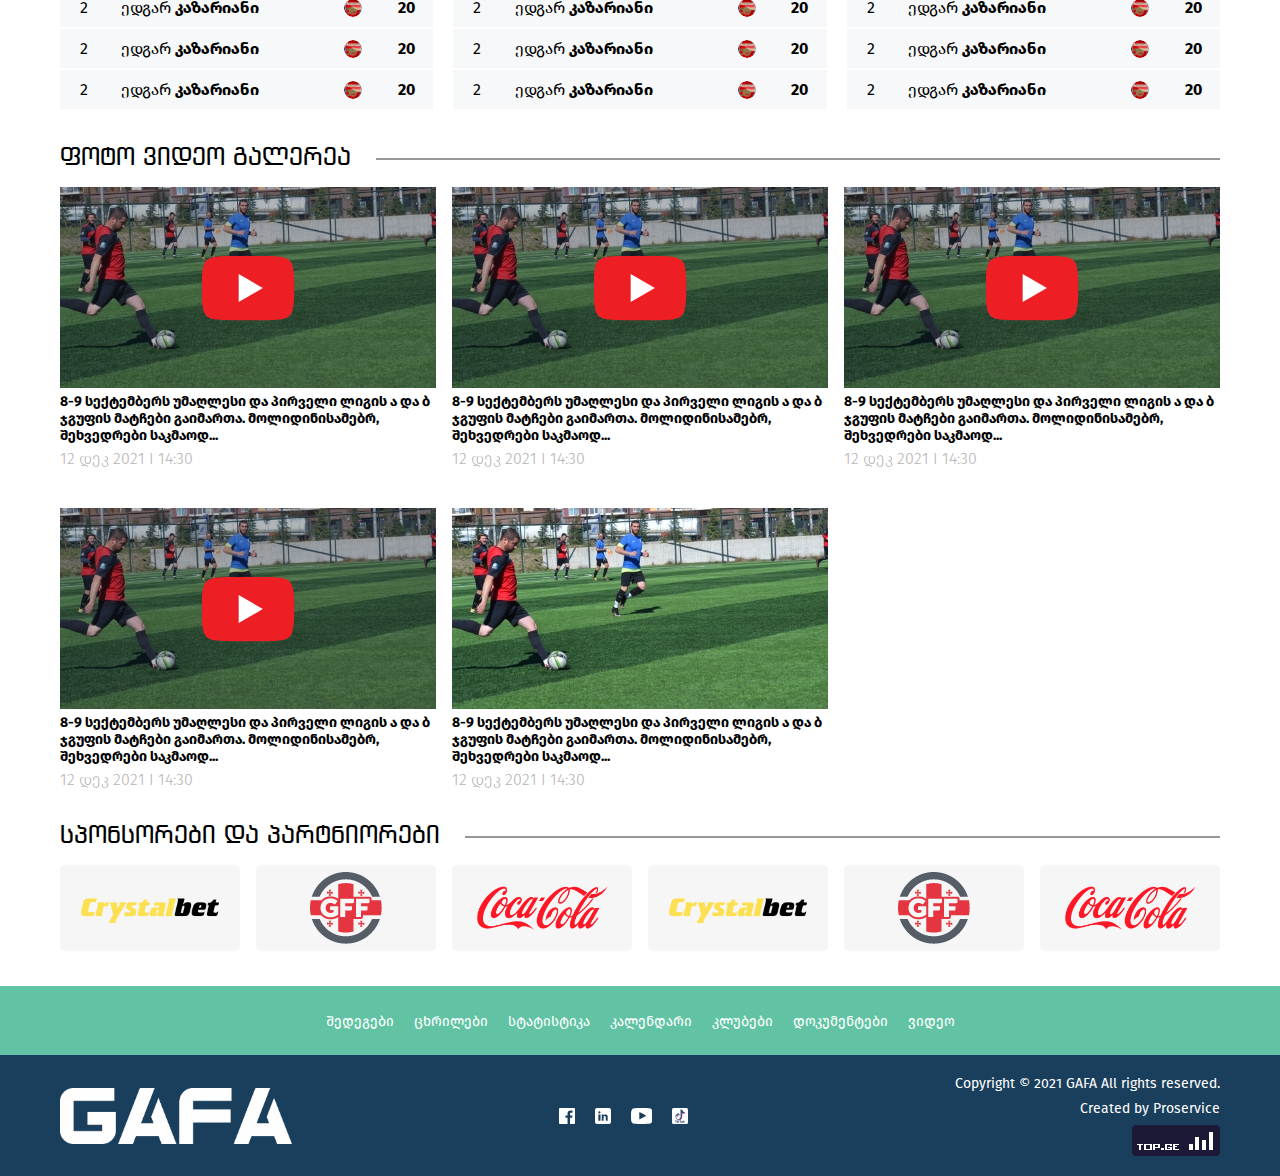
==== commit e6076634: "added pages + fixed minor stuff" ====
--- a/index.html
+++ b/index.html
@@ -166,13 +166,13 @@
             <ul>
               <div>
                 <li><a href="index.html" class="active">მთავარი</a></li>
-                <li><a href="#">ლიგის შესახებ</a></li>
+                <li><a href="about.html">ლიგის შესახებ</a></li>
                 <li><a href="#">სიახლეები</a></li>
               </div>
               <div>
                 <li><a href="#">მედია</a></li>
                 <li><a href="#">Hall Of Fame</a></li>
-                <li><a href="#">კონტაქტი</a></li>
+                <li><a href="contact.html">კონტაქტი</a></li>
               </div>
             </ul>
           </nav>
@@ -735,7 +735,7 @@
 
       <section class="section">
         <div class="container">
-          <h2 class="section__title"><span>სპონსორები და პარტნიოები</span></h2>
+          <h2 class="section__title"><span>სპონსორები და პარტნიორები</span></h2>
 
           <div class="sponsors">
             <figure>
--- a/assets/css/style.css
+++ b/assets/css/style.css
@@ -196,6 +196,12 @@
   width: 100%;
   max-width: 1160px;
   margin: 0 auto;
+  padding-inline: 20px;
+}
+@media only screen and (min-width: 1200px) {
+  .container {
+    padding: 0;
+  }
 }
 
 .page-title {
@@ -311,6 +317,72 @@
   border-radius: 3px;
 }
 
+.breadcrumbs {
+  padding-block: 14px;
+  background-color: #e6e6e6;
+}
+.breadcrumbs .container {
+  display: flex;
+  justify-content: space-between;
+  align-items: center;
+}
+.breadcrumbs__title {
+  font-family: var(--ff-heading);
+  font-size: 18px;
+  font-weight: 400;
+  color: var(--clr-secondary);
+}
+.breadcrumbs ul {
+  display: flex;
+  align-items: center;
+}
+.breadcrumbs a {
+  font-size: 14px;
+  color: var(--clr-main);
+}
+.breadcrumbs a.active {
+  position: relative;
+  color: #62c3a4;
+  padding-left: 10px;
+  margin-left: 14px;
+}
+.breadcrumbs a.active::before {
+  content: "/";
+  position: absolute;
+  left: -5px;
+  top: 50%;
+  transform: translateY(-50%);
+  color: #62c3a4;
+}
+
+.texts {
+  display: flex;
+  flex-direction: column;
+  gap: 20px;
+}
+.texts p {
+  font-family: var(--ff-body);
+  font-size: 18px;
+  color: var(--clr-neutral-900);
+}
+
+.youtube {
+  margin-top: 50px;
+  margin-bottom: 100px;
+  display: flex;
+  justify-content: center;
+}
+
+#map {
+  margin-block: 30px;
+  width: 100%;
+  height: 380px;
+}
+
+.documents {
+  min-height: 60vh;
+}
+
 .btn-primary {
   border-radius: 0 0 3px 3px;
   width: 100%;
@@ -357,6 +429,114 @@
   color: var(--clr-neutral-300);
 }
 
+.address {
+  margin-bottom: 38px;
+  font-style: normal;
+}
+.address ul {
+  display: grid;
+  grid-template-columns: repeat(auto-fit, minmax(350px, 1fr));
+  column-gap: 45px;
+  row-gap: 45px;
+}
+.address li {
+  display: flex;
+  flex-direction: column;
+  align-items: center;
+  padding: 30px 12px 12px 12px;
+  background-color: var(--clr-neutral-100);
+  box-shadow: 0 3px 6px rgba(0, 0, 0, 0.16);
+}
+.address__title {
+  margin-top: 25px;
+  margin-bottom: 20px;
+  font-family: var(--ff-body);
+  font-size: 18px;
+  font-weight: 400;
+  color: var(--clr-secondary);
+}
+.address p,
+.address a {
+  font-size: 16px;
+  font-weight: 300;
+  color: var(--clr-secondary);
+  text-align: center;
+}
+.address a {
+  transition: color 0.15s ease-in-out;
+}
+.address a:hover,
+.address a:active {
+  color: var(--clr-primary);
+}
+.address .icon {
+  width: 74px;
+  height: 74px;
+  display: grid;
+  place-content: center;
+  border-radius: 74px;
+  box-shadow: 0 3px 6px rgba(0, 0, 0, 0.16);
+}
+.address .icon svg {
+  display: block;
+}
+
+.form__title {
+  margin-bottom: 20px;
+  font-size: 18px;
+  font-weight: 400;
+  color: var(--clr-secondary);
+  text-align: center;
+}
+.form__grid {
+  display: grid;
+  grid-template-columns: repeat(auto-fit, minmax(350px, 1fr));
+  column-gap: 45px;
+  row-gap: 35px;
+}
+.form input {
+  padding-inline: 22px;
+  height: 46px;
+}
+.form textarea {
+  padding: 16px 22px;
+  margin-top: 35px;
+  width: 100%;
+  height: 220px;
+}
+.form input,
+.form textarea {
+  font-size: 18px;
+  font-weight: 300;
+  color: var(--clr-secondary);
+  border: none;
+  box-shadow: 0 3px 6px rgba(0, 0, 0, 0.16);
+}
+.form input:focus,
+.form textarea:focus {
+  outline-color: var(--clr-primary);
+}
+.form input::placeholder,
+.form textarea::placeholder {
+  font-family: var(--ff-body);
+  font-size: 18px;
+  font-weight: 300;
+  color: var(--clr-secondary);
+}
+.form button[type=submit] {
+  display: block;
+  margin-left: auto;
+  margin-top: 25px;
+  width: 166px;
+  height: 40px;
+  font-family: inherit;
+  font-size: 18px;
+  color: var(--clr-neutral-100);
+  background-color: var(--clr-primary);
+  border-radius: 2px;
+  box-shadow: 0 3px 6px rgba(0, 0, 0, 0.16);
+}
+
 .choose-season {
   position: relative;
   max-width: 240px;
@@ -535,22 +715,23 @@
   padding-block: 5px;
   font-family: var(--ff-body);
   font-size: 16px;
-  color: var(--clr-neutral-100);
+  color: var(--clr-neutral-800);
   text-align: center;
 }
-.top-bar .container > a::before {
-  content: "";
-  position: absolute;
-  top: 0;
-  left: 0;
-  height: 100%;
-  width: 100%;
-  max-width: 700px;
-  background-color: var(--clr-primary);
-  z-index: -1;
-}
-@media only screen and (min-width: 992px) {
+@media only screen and (min-width: 992px) {
+  .top-bar .container > a {
+    color: var(--clr-neutral-100);
+  }
   .top-bar .container > a::before {
+    content: "";
+    position: absolute;
+    top: 0;
+    left: 0;
+    height: 100%;
+    width: 100%;
+    max-width: 700px;
+    background-color: var(--clr-primary);
+    z-index: -1;
     clip-path: polygon(0 0, 96% 0, 100% 100%, 0% 100%);
   }
 }
@@ -887,12 +1068,6 @@
 
 .secondary-nav {
   margin-block: 20px;
-  margin-inline: 15px;
-}
-@media only screen and (min-width: 992px) {
-  .secondary-nav {
-    margin-inline: 0;
-  }
 }
 .secondary-nav ul {
   display: grid;
@@ -913,7 +1088,6 @@
 .link-with-bg {
   display: grid;
   place-content: center;
-  max-width: 227px;
   padding: 1em;
   background-repeat: no-repeat;
   background-size: cover;
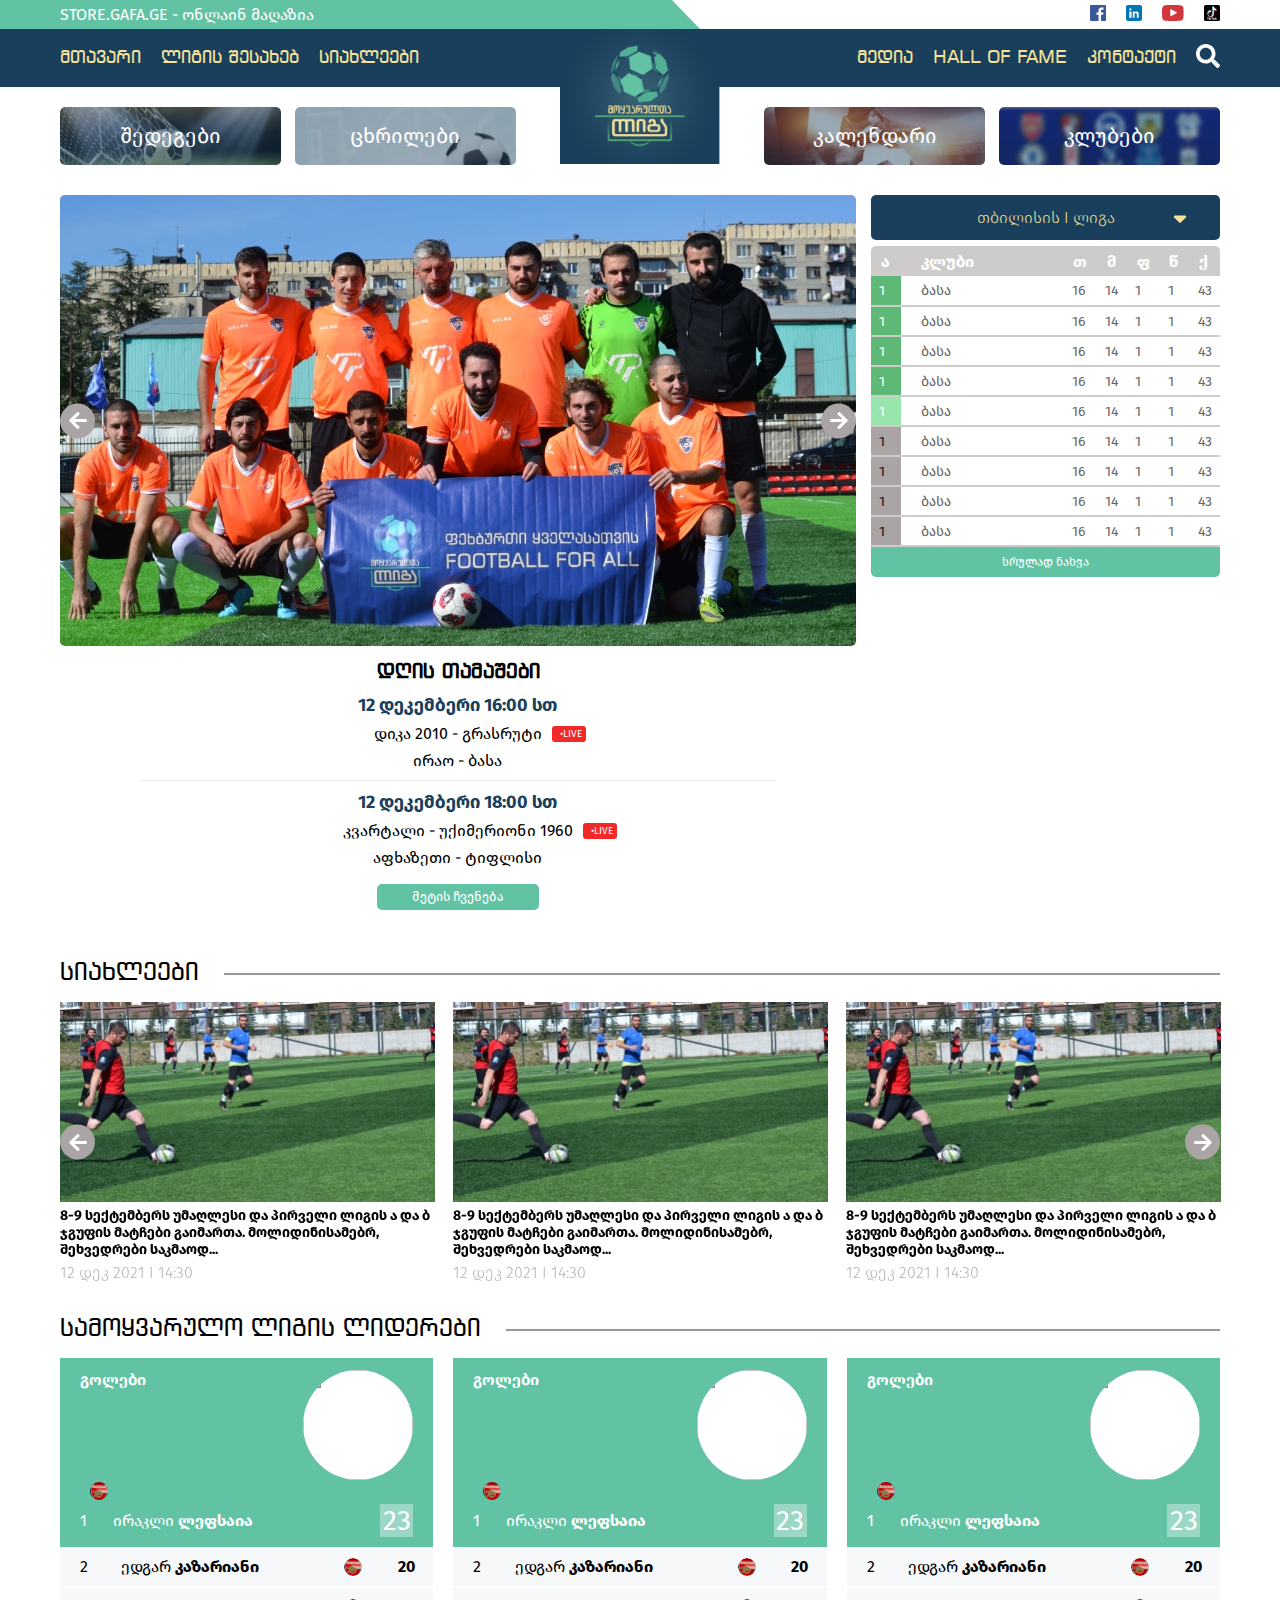
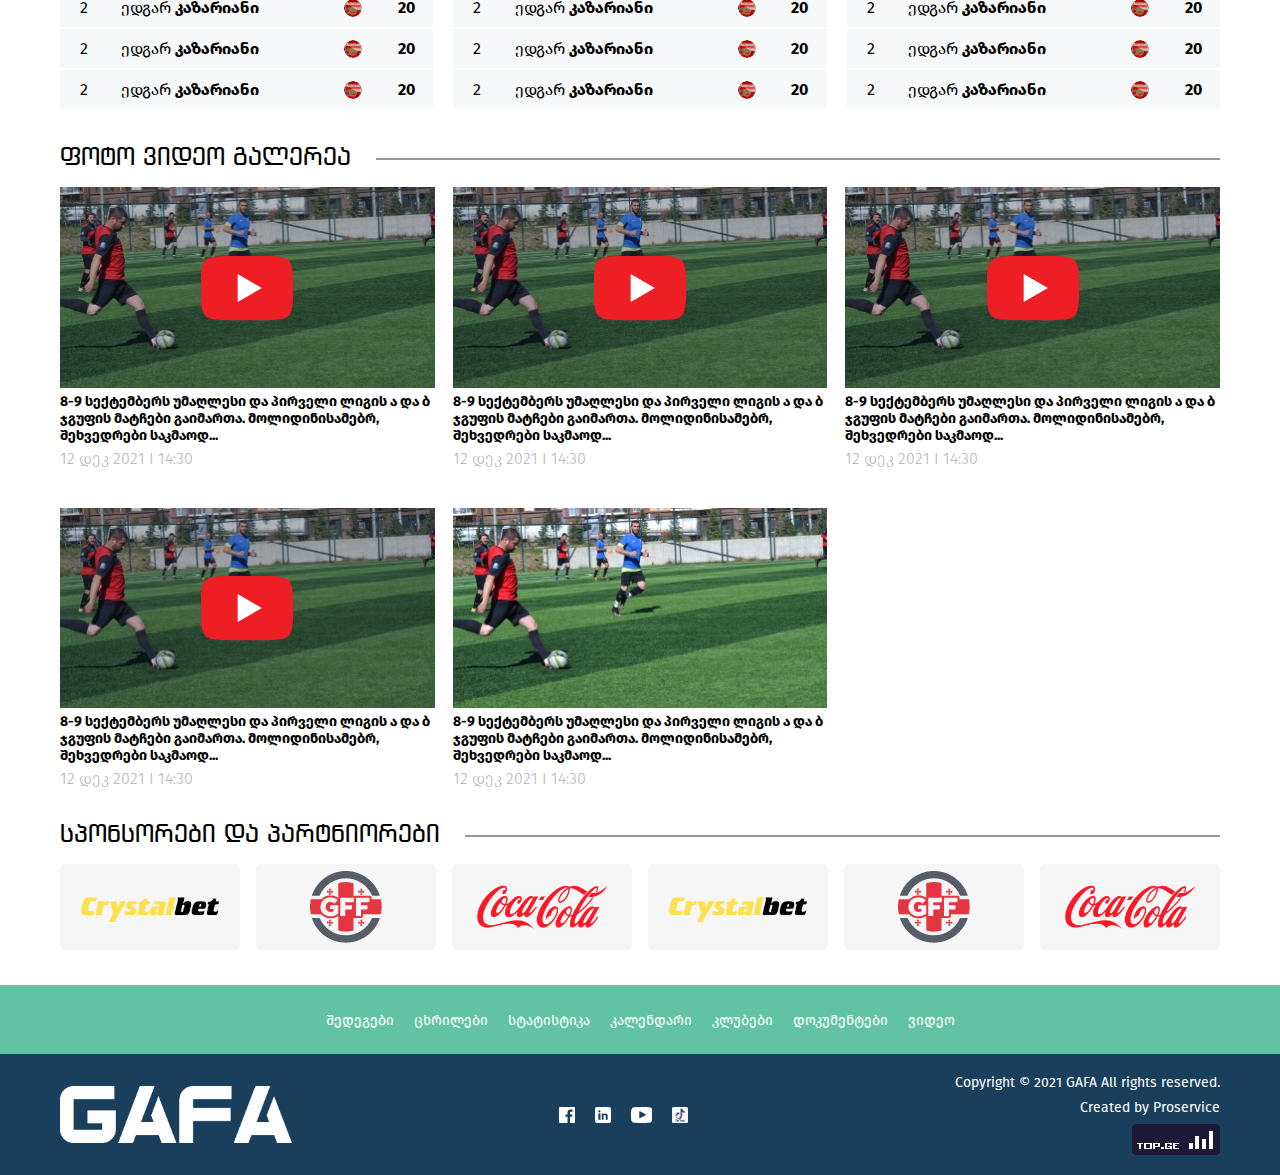
==== commit e90c88d7: "added new pages" ====
--- a/index.html
+++ b/index.html
@@ -406,63 +406,63 @@
           <h2 class="section__title"><span>სიახლეები</span></h2>
 
           <div class="news-cards-slider">
-            <article class="news-card">
-              <a href="#">
-                <figure class="news-card__image">
+            <article class="card">
+              <a href="#">
+                <figure class="card__image">
                   <img src="assets/images/news-card-1.jpg" alt="" />
                 </figure>
 
-                <h3 class="news-card__title">
+                <h3 class="card__title">
                   8-9 სექტემბერს უმაღლესი და პირველი ლიგის ა და ბ ჯგუფის მატჩები
                   გაიმართა. მოლიდინისამებრ, შეხვედრები საკმაოდ...
                 </h3>
 
-                <time class="news-card__date">12 დეკ 2021 I 14:30</time>
+                <time class="card__date">12 დეკ 2021 I 14:30</time>
               </a>
             </article>
 
-            <article class="news-card">
-              <a href="#">
-                <figure class="news-card__image">
+            <article class="card">
+              <a href="#">
+                <figure class="card__image">
                   <img src="assets/images/news-card-1.jpg" alt="" />
                 </figure>
 
-                <h3 class="news-card__title">
+                <h3 class="card__title">
                   8-9 სექტემბერს უმაღლესი და პირველი ლიგის ა და ბ ჯგუფის მატჩები
                   გაიმართა. მოლიდინისამებრ, შეხვედრები საკმაოდ...
                 </h3>
 
-                <time class="news-card__date">12 დეკ 2021 I 14:30</time>
+                <time class="card__date">12 დეკ 2021 I 14:30</time>
               </a>
             </article>
 
-            <article class="news-card">
-              <a href="#">
-                <figure class="news-card__image">
+            <article class="card">
+              <a href="#">
+                <figure class="card__image">
                   <img src="assets/images/news-card-1.jpg" alt="" />
                 </figure>
 
-                <h3 class="news-card__title">
+                <h3 class="card__title">
                   8-9 სექტემბერს უმაღლესი და პირველი ლიგის ა და ბ ჯგუფის მატჩები
                   გაიმართა. მოლიდინისამებრ, შეხვედრები საკმაოდ...
                 </h3>
 
-                <time class="news-card__date">12 დეკ 2021 I 14:30</time>
+                <time class="card__date">12 დეკ 2021 I 14:30</time>
               </a>
             </article>
 
-            <article class="news-card">
-              <a href="#">
-                <figure class="news-card__image">
+            <article class="card">
+              <a href="#">
+                <figure class="card__image">
                   <img src="assets/images/news-card-1.jpg" alt="" />
                 </figure>
 
-                <h3 class="news-card__title">
+                <h3 class="card__title">
                   8-9 სექტემბერს უმაღლესი და პირველი ლიგის ა და ბ ჯგუფის მატჩები
                   გაიმართა. მოლიდინისამებრ, შეხვედრები საკმაოდ...
                 </h3>
 
-                <time class="news-card__date">12 დეკ 2021 I 14:30</time>
+                <time class="card__date">12 დეკ 2021 I 14:30</time>
               </a>
             </article>
           </div>
@@ -654,79 +654,79 @@
         <div class="container">
           <h2 class="section__title"><span>ფოტო ვიდეო გალერეა</span></h2>
 
-          <div class="news-cards-grid">
-            <article class="news-card">
-              <a href="#">
-                <figure class="news-card__image news-card__image--video">
+          <div class="cards-grid">
+            <article class="card">
+              <a href="#">
+                <figure class="card__image card__image--video">
                   <img src="assets/images/news-card-1.jpg" alt="" />
                 </figure>
 
-                <h3 class="news-card__title">
+                <h3 class="card__title">
                   8-9 სექტემბერს უმაღლესი და პირველი ლიგის ა და ბ ჯგუფის მატჩები
                   გაიმართა. მოლიდინისამებრ, შეხვედრები საკმაოდ...
                 </h3>
 
-                <time class="news-card__date">12 დეკ 2021 I 14:30</time>
+                <time class="card__date">12 დეკ 2021 I 14:30</time>
               </a>
             </article>
 
-            <article class="news-card">
-              <a href="#">
-                <figure class="news-card__image news-card__image--video">
+            <article class="card">
+              <a href="#">
+                <figure class="card__image card__image--video">
                   <img src="assets/images/news-card-1.jpg" alt="" />
                 </figure>
 
-                <h3 class="news-card__title">
+                <h3 class="card__title">
                   8-9 სექტემბერს უმაღლესი და პირველი ლიგის ა და ბ ჯგუფის მატჩები
                   გაიმართა. მოლიდინისამებრ, შეხვედრები საკმაოდ...
                 </h3>
 
-                <time class="news-card__date">12 დეკ 2021 I 14:30</time>
+                <time class="card__date">12 დეკ 2021 I 14:30</time>
               </a>
             </article>
 
-            <article class="news-card">
-              <a href="#">
-                <figure class="news-card__image news-card__image--video">
+            <article class="card">
+              <a href="#">
+                <figure class="card__image card__image--video">
                   <img src="assets/images/news-card-1.jpg" alt="" />
                 </figure>
 
-                <h3 class="news-card__title">
+                <h3 class="card__title">
                   8-9 სექტემბერს უმაღლესი და პირველი ლიგის ა და ბ ჯგუფის მატჩები
                   გაიმართა. მოლიდინისამებრ, შეხვედრები საკმაოდ...
                 </h3>
 
-                <time class="news-card__date">12 დეკ 2021 I 14:30</time>
+                <time class="card__date">12 დეკ 2021 I 14:30</time>
               </a>
             </article>
 
-            <article class="news-card">
-              <a href="#">
-                <figure class="news-card__image news-card__image--video">
+            <article class="card">
+              <a href="#">
+                <figure class="card__image card__image--video">
                   <img src="assets/images/news-card-1.jpg" alt="" />
                 </figure>
 
-                <h3 class="news-card__title">
+                <h3 class="card__title">
                   8-9 სექტემბერს უმაღლესი და პირველი ლიგის ა და ბ ჯგუფის მატჩები
                   გაიმართა. მოლიდინისამებრ, შეხვედრები საკმაოდ...
                 </h3>
 
-                <time class="news-card__date">12 დეკ 2021 I 14:30</time>
+                <time class="card__date">12 დეკ 2021 I 14:30</time>
               </a>
             </article>
 
-            <article class="news-card">
-              <a href="#">
-                <figure class="news-card__image">
+            <article class="card">
+              <a href="#">
+                <figure class="card__image">
                   <img src="assets/images/news-card-1.jpg" alt="" />
                 </figure>
 
-                <h3 class="news-card__title">
+                <h3 class="card__title">
                   8-9 სექტემბერს უმაღლესი და პირველი ლიგის ა და ბ ჯგუფის მატჩები
                   გაიმართა. მოლიდინისამებრ, შეხვედრები საკმაოდ...
                 </h3>
 
-                <time class="news-card__date">12 დეკ 2021 I 14:30</time>
+                <time class="card__date">12 დეკ 2021 I 14:30</time>
               </a>
             </article>
           </div>
--- a/assets/css/style.css
+++ b/assets/css/style.css
@@ -90,6 +90,110 @@
 
 .slick-arrow.slick-hidden {
   display: none;
+}
+
+.photo-gallery-modal {
+  position: fixed;
+  top: 0;
+  left: 0;
+  bottom: 0;
+  right: 0;
+  width: 100%;
+  height: 100vh;
+  padding: 34px 8px;
+  background: #071021;
+  z-index: 1000000;
+  display: none;
+  flex-direction: column;
+  justify-content: center;
+  align-items: center;
+  gap: 2em;
+}
+.photo-gallery-modal.active {
+  display: flex;
+}
+.photo-gallery-modal img {
+  width: 100%;
+  height: 100%;
+  display: block;
+  object-fit: contain;
+}
+.photo-gallery-modal__displayed-img {
+  flex-grow: 1;
+}
+.photo-gallery-modal [data-main-image] {
+  max-width: 600px;
+}
+.photo-gallery-modal [data-images] {
+  margin-top: auto;
+  display: grid;
+  grid-template-columns: repeat(5, 100px);
+  column-gap: 0.5em;
+}
+@media only screen and (max-width: 532px) {
+  .photo-gallery-modal [data-images] {
+    overflow-x: scroll;
+    max-width: 100%;
+    /* width */
+    /* Track */
+    /* Handle */
+    /* Handle on hover */
+  }
+  .photo-gallery-modal [data-images]::-webkit-scrollbar {
+    height: 6px;
+  }
+  .photo-gallery-modal [data-images]::-webkit-scrollbar-track {
+    background: #f1f1f1;
+  }
+  .photo-gallery-modal [data-images]::-webkit-scrollbar-thumb {
+    background: #ffbf36;
+  }
+  .photo-gallery-modal [data-images]::-webkit-scrollbar-thumb:hover {
+    background: #ffcd61;
+  }
+}
+.photo-gallery-modal [data-images].hide {
+  display: none;
+}
+.photo-gallery-modal [data-images] img {
+  cursor: pointer;
+}
+.photo-gallery-modal button[role=button] {
+  display: block;
+  border: none;
+  background-color: transparent;
+  cursor: pointer;
+}
+.photo-gallery-modal svg {
+  display: block;
+}
+.photo-gallery-modal__controls {
+  position: absolute;
+  top: 0;
+  right: 0;
+  border: 1px solid #fff;
+  display: flex;
+  gap: 2em;
+  padding: 0.5em 0.85em;
+}
+.photo-gallery-modal__arrows {
+  width: 100%;
+  position: absolute;
+  top: 50%;
+  transform: translateY(-50%);
+}
+.photo-gallery-modal__arrows [data-next] {
+  right: 0;
+}
+.photo-gallery-modal__arrows button[role=button] {
+  position: absolute;
+  display: flex;
+  justify-content: center;
+  align-items: center;
+  border: 1px solid #fff;
+  color: #fff;
+  width: 35px;
+  height: 35px;
 }
 
 @font-face {
@@ -232,23 +336,16 @@
   }
 }
 
-.news-cards-grid {
+.cards-grid {
   display: grid;
   grid-template-columns: 1fr;
   row-gap: 40px;
 }
 @media only screen and (min-width: 768px) {
-  .news-cards-grid {
-    grid-template-columns: repeat(2, 376px);
+  .cards-grid {
+    grid-template-columns: repeat(auto-fit, minmax(370px, 1fr));
     justify-content: center;
-    column-gap: 40px;
-  }
-}
-@media only screen and (min-width: 1200px) {
-  .news-cards-grid {
-    grid-template-columns: repeat(3, 376px);
-    column-gap: unset;
-    justify-content: space-between;
+    column-gap: 18px;
   }
 }
 
@@ -383,6 +480,109 @@
   min-height: 60vh;
 }
 
+.mt-md {
+  margin-top: 30px;
+}
+
+.mb-lg {
+  margin-bottom: 60px;
+}
+
+.article__heading {
+  margin-bottom: 20px;
+}
+.article__title {
+  font-size: 22px;
+  font-weight: 600;
+  color: var(--clr-neutral-900);
+}
+.article__social {
+  margin-top: 5px;
+  display: flex;
+  justify-content: flex-end;
+  gap: 8px;
+}
+.article__social a {
+  width: 24px;
+  height: 24px;
+  display: grid;
+  place-items: center;
+  background-color: #b5b2b2;
+  border-radius: 24px;
+  transition: background-color 150ms ease-in-out;
+}
+.article__social a:hover {
+  background-color: var(--clr-neutral-700);
+}
+.article__social svg {
+  color: var(--clr-neutral-100);
+}
+.article__image {
+  margin-bottom: 24px;
+  position: relative;
+}
+.article__image img {
+  width: 100%;
+  height: auto;
+  object-fit: cover;
+}
+.article__image time {
+  position: absolute;
+  right: 22px;
+  bottom: 18px;
+  display: flex;
+  align-items: center;
+  gap: 7px;
+}
+.article__image time span {
+  font-family: var(--ff-body);
+  font-size: 15px;
+  font-weight: 300;
+  color: var(--clr-neutral-100);
+}
+.article__image time svg {
+  display: block;
+  fill: var(--clr-neutral-100);
+}
+.article .texts p {
+  font-size: 16px;
+  font-weight: 300;
+}
+.article__footer {
+  margin-top: 50px;
+  padding-top: 16px;
+  display: flex;
+  justify-content: space-between;
+  align-items: center;
+  border-top: 1px solid #e8e7e7;
+}
+.article__footer p,
+.article__footer span {
+  font-size: 17px;
+  font-weight: 300;
+  color: #b5b2b2;
+}
+.article__views {
+  display: flex;
+  align-items: center;
+  gap: 8px;
+}
+.article__views svg {
+  display: block;
+  fill: #b5b2b2;
+}
+
+.news-wrapper {
+  margin-bottom: 72px;
+  display: flex;
+  gap: 28px;
+}
+@media only screen and (max-width: 992px) {
+  .news-wrapper .league-table {
+    display: none;
+  }
+}
+
 .btn-primary {
   border-radius: 0 0 3px 3px;
   width: 100%;
@@ -393,21 +593,44 @@
   background-color: var(--clr-primary);
 }
 
-.news-card a {
+.btn {
+  font-family: var(--ff-body);
+}
+.btn--outline {
+  padding: 16px 60px;
+  font-size: 14px;
+  font-weight: 300;
+  color: #62c3a4;
+  border: 1px solid rgba(166, 166, 166, 0.91);
+  border-radius: 3px;
+}
+
+.btn-container {
+  display: flex;
+}
+.btn-container--center {
+  justify-content: center;
+}
+
+.card--media {
+  cursor: pointer;
+}
+.card--media,
+.card a {
   display: flex;
   flex-direction: column;
   gap: 5px;
 }
-.news-card__image--video {
-  position: relative;
-}
-.news-card__image--video::before {
+.card__image--video {
+  position: relative;
+}
+.card__image--video::before {
   content: "";
   position: absolute;
   inset: 0;
   background-color: rgba(21, 24, 35, 0.32);
 }
-.news-card__image--video::after {
+.card__image--video::after {
   content: "";
   position: absolute;
   top: 50%;
@@ -417,14 +640,14 @@
   height: 65px;
   background: no-repeat url(../images/yt-logo.svg);
 }
-.news-card__image img {
-  width: 100%;
-}
-.news-card__title {
+.card__image img {
+  width: 100%;
+}
+.card__title {
   font-size: 14px;
   color: var(--clr-neutral-900);
 }
-.news-card__date {
+.card__date {
   font-weight: 300;
   color: var(--clr-neutral-300);
 }
@@ -1446,6 +1669,26 @@
   font-weight: 700;
 }
 
+.yt-popup {
+  display: none;
+  position: fixed;
+  inset: 0;
+  z-index: 1000;
+}
+.yt-popup.active {
+  display: grid;
+  place-content: center;
+}
+.yt-popup .backdrop {
+  position: absolute;
+  inset: 0;
+  background-color: rgba(255, 255, 255, 0.4);
+}
+.yt-popup iframe {
+  position: relative;
+  z-index: 1001;
+}
+
 .clubs-list {
   display: grid;
   grid-template-columns: repeat(auto-fill, 280px);
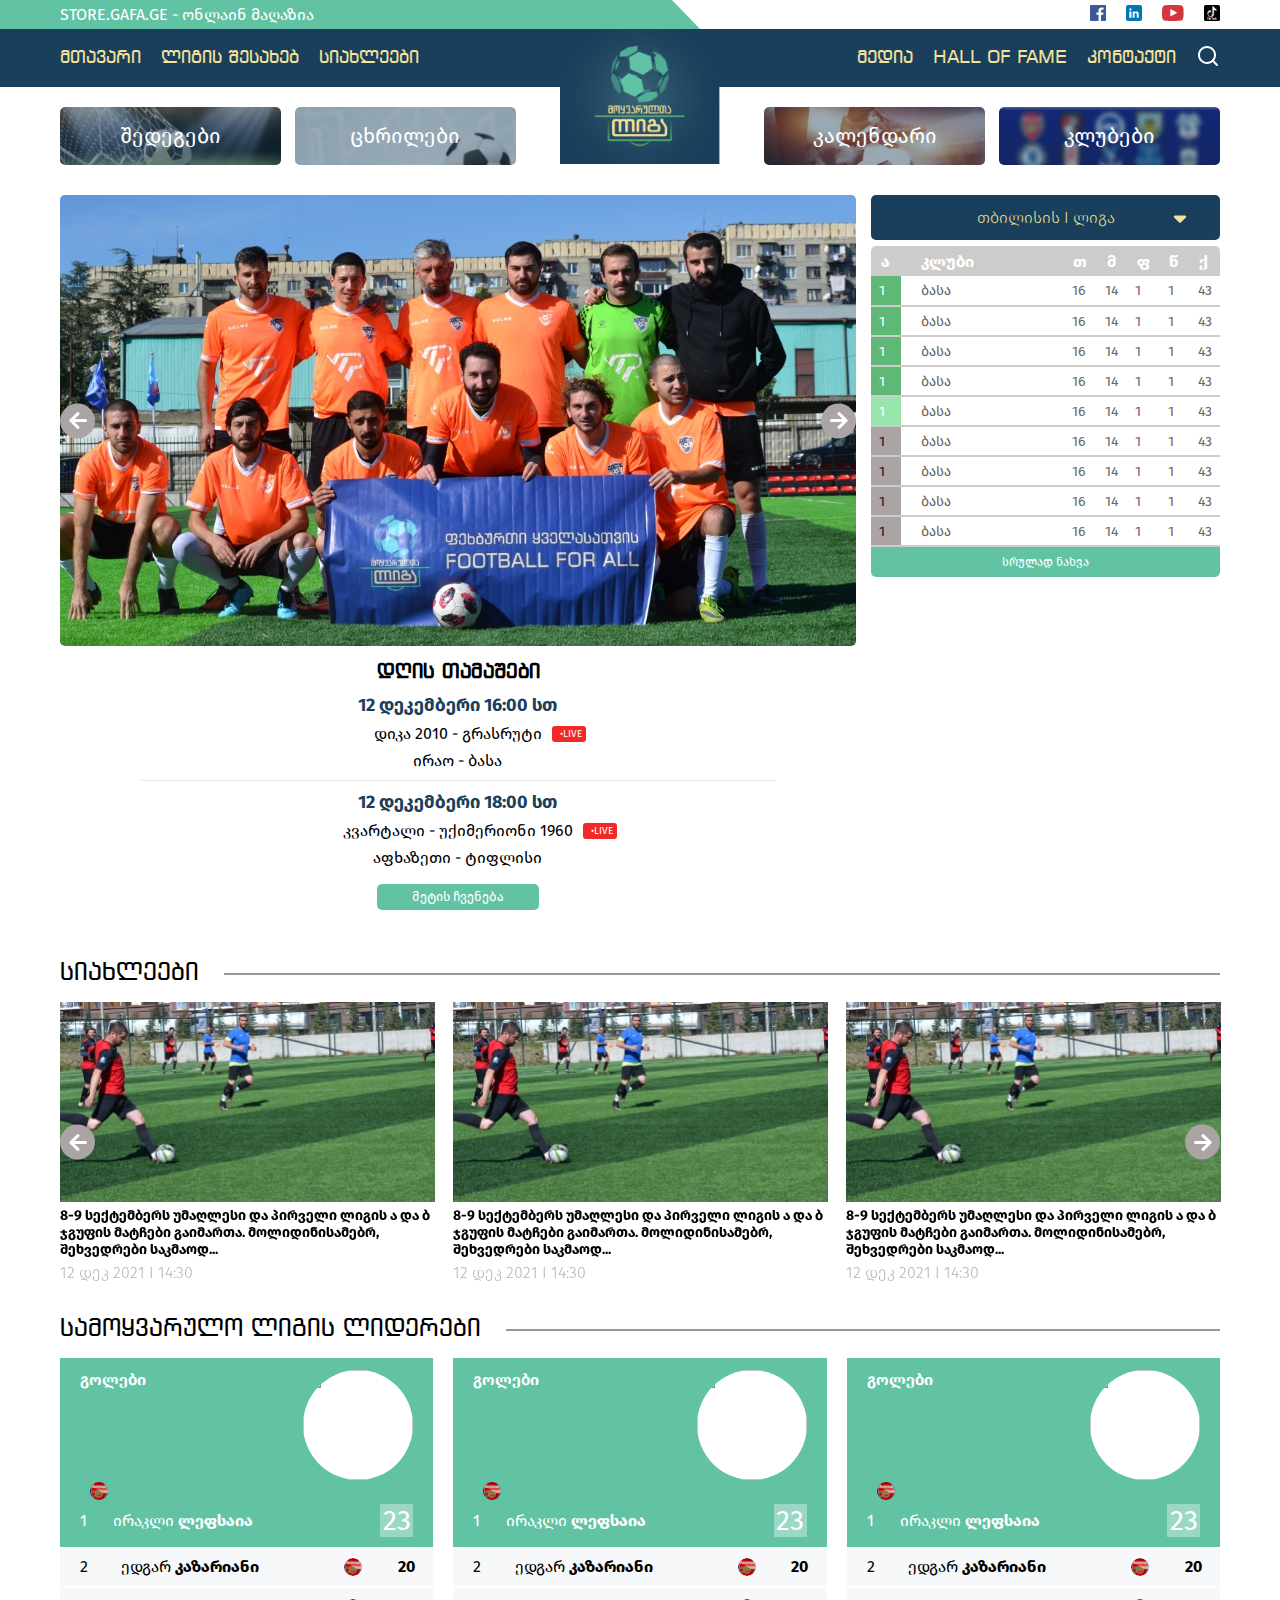
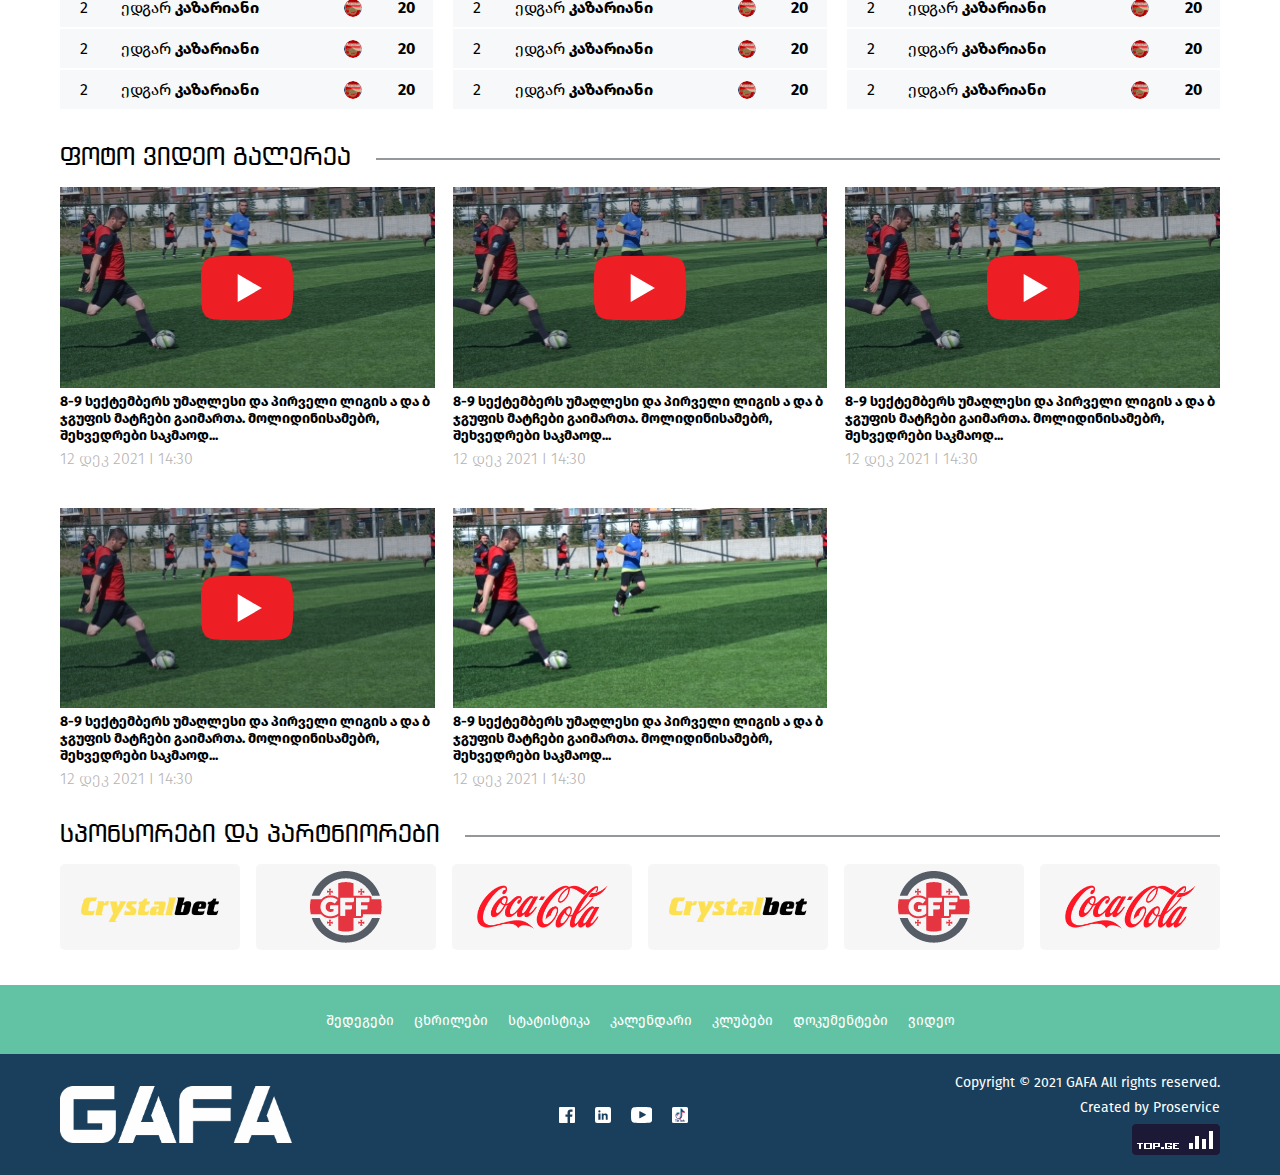
==== commit 9aba5727: "updated header + footer" ====
--- a/index.html
+++ b/index.html
@@ -23,135 +23,32 @@
 
         <ul class="social-links">
           <li>
-            <a href="#">
-              <svg
-                xmlns="http://www.w3.org/2000/svg"
-                width="16.003"
-                height="16.003"
-                viewBox="0 0 16.003 16.003"
-              >
-                <path
-                  d="M15.12,0H.883A.883.883,0,0,0,0,.883V15.12A.883.883,0,0,0,.883,16H8.547v-6.2H6.461V7.391H8.547V5.608a2.909,2.909,0,0,1,3.107-3.191,17.251,17.251,0,0,1,1.864.094v2.16H12.237c-1,0-1.195.481-1.195,1.181V7.393h2.39l-.31,2.42h-2.08V16h4.077A.882.882,0,0,0,16,15.12V.883A.883.883,0,0,0,15.12,0"
-                  fill="#3b5998"
+            <a href="#" target="_blank" rel="noopener">
+              <svg width="16.003" height="16.003">
+                <use
+                  href="assets/images/icons/facebook-square-blue.svg#facebook"
                 />
               </svg>
             </a>
           </li>
           <li>
-            <a href="#"
-              ><svg
-                xmlns="http://www.w3.org/2000/svg"
-                width="16.003"
-                height="16.003"
-                viewBox="0 0 16.003 16.003"
-              >
-                <path
-                  d="M29.952,16h-11.9A2.059,2.059,0,0,0,16,18.051v11.9A2.059,2.059,0,0,0,18.051,32h11.9A2.059,2.059,0,0,0,32,29.952v-11.9A2.059,2.059,0,0,0,29.952,16ZM21.5,23.728v4.941H19.334V22.435H21.5Zm-1.088-2.223a1.092,1.092,0,1,1,1.092-1.092A1.092,1.092,0,0,1,20.413,21.505Zm8.256,3.763v3.4H26.8V25.641c0-.725-.079-1.658-1.072-1.658-1.009,0-1.161.789-1.161,1.605v3.081h-1.8V22.435H24.5v.833h.018a2,2,0,0,1,1.835-.834,1.957,1.957,0,0,1,2.277,1.927,7.211,7.211,0,0,1,.049.907Z"
-                  transform="translate(-16 -16)"
-                  fill="#0077b5"
-                  fill-rule="evenodd"
-                />
+            <a href="#" target="_blank" rel="noopener">
+              <svg width="16.003" height="16.003">
+                <use href="assets/images/icons/linkedin-square.svg#linkedin" />
               </svg>
             </a>
           </li>
           <li>
-            <a href="#">
-              <svg
-                xmlns="http://www.w3.org/2000/svg"
-                width="21.583"
-                height="16.003"
-                viewBox="0 0 21.583 16.003"
-              >
-                <path
-                  d="M21.963,7.077a4.79,4.79,0,0,0-.941-2.353,2.945,2.945,0,0,0-2.259-1.035h-.094C15.75,3.5,11.42,3.5,11.326,3.5c0,0-4.424,0-7.343.188H3.889A2.945,2.945,0,0,0,1.63,4.724,5.38,5.38,0,0,0,.688,7.171C.688,7.265.5,8.96.5,10.748v1.6c0,1.789.188,3.483.188,3.577a4.79,4.79,0,0,0,.941,2.353,3.442,3.442,0,0,0,2.259,1.035h.282c1.694.188,6.872.188,7.06.188h0s4.424,0,7.343-.188h.094a3.855,3.855,0,0,0,2.259-1.035,5.379,5.379,0,0,0,.941-2.448c0-.094.188-1.789.188-3.577v-1.6A27.858,27.858,0,0,0,21.963,7.077ZM15,11.69,9.349,14.7c-.094,0-.094.094-.188.094s-.188,0-.188-.094a.489.489,0,0,1-.188-.377V8.207a.489.489,0,0,1,.188-.377.42.42,0,0,1,.471,0l5.648,3.012c.188.094.282.188.282.377A.625.625,0,0,1,15,11.69Z"
-                  transform="translate(-0.5 -3.5)"
-                  fill="#d3373c"
-                />
+            <a href="#" target="_blank" rel="noopener">
+              <svg width="21.583" height="16.003">
+                <use href="assets/images/icons/yt-red.svg#yt" />
               </svg>
             </a>
           </li>
           <li>
-            <a href="#">
-              <svg
-                xmlns="http://www.w3.org/2000/svg"
-                width="16.003"
-                height="16.003"
-                viewBox="0 0 16.003 16.003"
-              >
-                <g
-                  id="_7564186_tiktok_logo_brand_icon"
-                  data-name="7564186_tiktok_logo_brand_icon"
-                  transform="translate(-170 -170)"
-                >
-                  <path
-                    id="Path_64"
-                    data-name="Path 64"
-                    d="M171.6,170h12.8a1.6,1.6,0,0,1,1.6,1.6v12.8a1.6,1.6,0,0,1-1.6,1.6H171.6a1.6,1.6,0,0,1-1.6-1.6V171.6A1.6,1.6,0,0,1,171.6,170Z"
-                    fill-rule="evenodd"
-                  />
-                  <path
-                    id="Path_65"
-                    data-name="Path 65"
-                    d="M1719.183,2198.5a.875.875,0,1,0,0-1.749h-.133a.875.875,0,1,1,0,1.749Z"
-                    transform="translate(-1539.134 -2013.776)"
-                    fill="#ee1d51"
-                    fill-rule="evenodd"
-                  />
-                  <path
-                    id="Path_66"
-                    data-name="Path 66"
-                    d="M1559.685,2196.75h-.133a.875.875,0,1,0,0,1.749h.133a.875.875,0,1,1,0-1.749Z"
-                    transform="translate(-1379.781 -2013.776)"
-                    fill="#66c8cf"
-                    fill-rule="evenodd"
-                  />
-                  <path
-                    id="Path_72"
-                    data-name="Path 72"
-                    d="M.429,0A.425.425,0,1,1,0,.425.427.427,0,0,1,.429,0Z"
-                    transform="translate(179.481 183.423)"
-                  />
-                  <path
-                    id="Path_67"
-                    data-name="Path 67"
-                    d="M670,2135v.443h.519v1.689h.519v-1.677h.423l.145-.455Zm4.251,0v.443h.519v1.689h.519v-1.677h.423l.145-.455Zm-2.548.251a.254.254,0,1,1,.253.252A.252.252,0,0,1,671.7,2135.251Zm0,.431h.507v1.449H671.7Zm.725-.683v2.132h.507v-.551l.157-.144.5.707h.543l-.713-1.03.64-.623h-.616l-.507.5V2135Zm5.471,0v2.132h.507v-.551l.157-.144.5.707h.544l-.713-1.03.64-.623h-.616l-.507.5V2135Z"
-                    transform="translate(-496.799 -1952.422)"
-                    fill="#fff"
-                    fill-rule="evenodd"
-                  />
-                  <path
-                    id="Path_68"
-                    data-name="Path 68"
-                    d="M903.994,441.283a4.262,4.262,0,0,0,2.486.8v-1.783a2.513,2.513,0,0,1-.522-.055v1.4a4.262,4.262,0,0,1-2.486-.8v3.638a3.3,3.3,0,0,1-5.132,2.738,3.3,3.3,0,0,0,5.654-2.3v-3.638Zm.644-1.8a2.485,2.485,0,0,1-.644-1.455V437.8H903.5a2.5,2.5,0,0,0,1.139,1.684Zm-5.147,6.344a1.508,1.508,0,0,1,1.658-2.349v-1.823a3.326,3.326,0,0,0-.522-.03v1.419a1.508,1.508,0,0,0-1.136,2.783Z"
-                    transform="translate(-723.678 -266.086)"
-                    fill="#ee1d52"
-                    fill-rule="evenodd"
-                  />
-                  <path
-                    id="Path_69"
-                    data-name="Path 69"
-                    d="M757.612,440.849a4.262,4.262,0,0,0,2.486.8v-1.4a3.934,3.934,0,0,1-2.458-2.44h-1.3v7.121a2.133,2.133,0,1,1-1.573-1.876v-1.419a3.086,3.086,0,1,0,2.845,2.861Z"
-                    transform="translate(-577.817 -266.086)"
-                    fill="#fff"
-                    fill-rule="evenodd"
-                  />
-                  <path
-                    id="Path_70"
-                    data-name="Path 70"
-                    d="M679.08,372.874v-.379a2.486,2.486,0,0,1-1.32-.377A2.493,2.493,0,0,0,679.08,372.874Zm-2.458-2.44q-.018-.1-.027-.2V370H674.8v7.121a1.509,1.509,0,0,1-2.187,1.341,1.508,1.508,0,0,0,2.709-.907v-7.121Zm-2.872,3.826v-.4a3.3,3.3,0,0,0-2.288,6,3.295,3.295,0,0,1,2.288-5.6Z"
-                    transform="translate(-496.799 -198.72)"
-                    fill="#69c9d0"
-                    fill-rule="evenodd"
-                  />
-                  <path
-                    id="Path_71"
-                    data-name="Path 71"
-                    d="M1580.314,2198.5a.875.875,0,1,0,0-1.749h-.012a.875.875,0,1,0,0,1.749Zm-.435-.875a.429.429,0,1,1,.429.426A.427.427,0,0,1,1579.879,2197.625Z"
-                    transform="translate(-1400.398 -2013.776)"
-                    fill="#fff"
-                    fill-rule="evenodd"
-                  />
-                </g>
+            <a href="#" target="_blank" rel="noopener">
+              <svg width="16.003" height="16.003">
+                <use href="assets/images/icons/tiktok-black.svg#tiktok" />
               </svg>
             </a>
           </li>
@@ -167,10 +64,10 @@
               <div>
                 <li><a href="index.html" class="active">მთავარი</a></li>
                 <li><a href="about.html">ლიგის შესახებ</a></li>
-                <li><a href="#">სიახლეები</a></li>
+                <li><a href="news.html">სიახლეები</a></li>
               </div>
               <div>
-                <li><a href="#">მედია</a></li>
+                <li><a href="media.html">მედია</a></li>
                 <li><a href="#">Hall Of Fame</a></li>
                 <li><a href="contact.html">კონტაქტი</a></li>
               </div>
@@ -182,29 +79,24 @@
           </a>
 
           <button class="nav-control-btn">
-            <svg xmlns="http://www.w3.org/2000/svg" viewBox="0 0 448 512">
-              <path
-                d="M16 132h416c8.837 0 16-7.163 16-16V76c0-8.837-7.163-16-16-16H16C7.163 60 0 67.163 0 76v40c0 8.837 7.163 16 16 16zm0 160h416c8.837 0 16-7.163 16-16v-40c0-8.837-7.163-16-16-16H16c-8.837 0-16 7.163-16 16v40c0 8.837 7.163 16 16 16zm0 160h416c8.837 0 16-7.163 16-16v-40c0-8.837-7.163-16-16-16H16c-8.837 0-16 7.163-16 16v40c0 8.837 7.163 16 16 16z"
-              ></path>
+            <svg>
+              <use href="assets/images/icons/menu.svg#menu" />
             </svg>
           </button>
 
           <button class="search-control-btn">
-            <svg xmlns="http://www.w3.org/2000/svg" viewBox="0 0 512 512">
-              <path
-                d="M505 442.7L405.3 343c-4.5-4.5-10.6-7-17-7H372c27.6-35.3 44-79.7 44-128C416 93.1 322.9 0 208 0S0 93.1 0 208s93.1 208 208 208c48.3 0 92.7-16.4 128-44v16.3c0 6.4 2.5 12.5 7 17l99.7 99.7c9.4 9.4 24.6 9.4 33.9 0l28.3-28.3c9.4-9.4 9.4-24.6.1-34zM208 336c-70.7 0-128-57.2-128-128 0-70.7 57.2-128 128-128 70.7 0 128 57.2 128 128 0 70.7-57.2 128-128 128z"
-              ></path>
+            <svg>
+              <use href="assets/images/icons/search.svg#search" />
             </svg>
           </button>
 
           <div class="header-search-box">
             <form action="#">
-              <input type="search" name="" id="" />
+              <input type="search" name="search" id="search" placeholder="ძიება" />
+
               <button type="submit">
-                <svg xmlns="http://www.w3.org/2000/svg" viewBox="0 0 512 512">
-                  <path
-                    d="M505 442.7L405.3 343c-4.5-4.5-10.6-7-17-7H372c27.6-35.3 44-79.7 44-128C416 93.1 322.9 0 208 0S0 93.1 0 208s93.1 208 208 208c48.3 0 92.7-16.4 128-44v16.3c0 6.4 2.5 12.5 7 17l99.7 99.7c9.4 9.4 24.6 9.4 33.9 0l28.3-28.3c9.4-9.4 9.4-24.6.1-34zM208 336c-70.7 0-128-57.2-128-128 0-70.7 57.2-128 128-128 70.7 0 128 57.2 128 128 0 70.7-57.2 128-128 128z"
-                  ></path>
+                <svg>
+                  <use href="assets/images/icons/search.svg#search" />
                 </svg>
               </button>
             </form>
@@ -218,7 +110,9 @@
             <li class="link-with-bg"><a href="results.html">შედეგები</a></li>
             <li class="link-with-bg"><a href="tables.html">ცხრილები</a></li>
             <li class="link-with-bg"><a href="calendar.html">კალენდარი</a></li>
-            <li class="link-with-bg"><a href="clubs.html">კლუბები</a></li>
+            <li class="link-with-bg">
+              <a href="clubs.html">კლუბები</a>
+            </li>
           </ul>
         </nav>
       </div>
@@ -770,12 +664,12 @@
     <footer class="site-footer">
       <nav class="site-footer__nav">
         <ul>
-          <li><a href="#">შედეგები </a></li>
-          <li><a href="#">ცხრილები </a></li>
+          <li><a href="results.html">შედეგები </a></li>
+          <li><a href="tables.html">ცხრილები </a></li>
           <li><a href="#">სტატისტიკა </a></li>
-          <li><a href="#">კალენდარი </a></li>
-          <li><a href="#">კლუბები </a></li>
-          <li><a href="#">დოკუმენტები </a></li>
+          <li><a href="calendar.html">კალენდარი </a></li>
+          <li><a href="clubs.html">კლუბები </a></li>
+          <li><a href="documents.html">დოკუმენტები </a></li>
           <li><a href="#">ვიდეო </a></li>
         </ul>
       </nav>
@@ -788,115 +682,30 @@
 
           <ul class="social-links">
             <li>
-              <a href="#">
-                <svg
-                  xmlns="http://www.w3.org/2000/svg"
-                  width="16.003"
-                  height="16.003"
-                  viewBox="0 0 16.003 16.003"
-                >
-                  <path
-                    d="M15.12,0H.883A.883.883,0,0,0,0,.883V15.12A.883.883,0,0,0,.883,16H8.547v-6.2H6.461V7.391H8.547V5.608a2.909,2.909,0,0,1,3.107-3.191,17.251,17.251,0,0,1,1.864.094v2.16H12.237c-1,0-1.195.481-1.195,1.181V7.393h2.39l-.31,2.42h-2.08V16h4.077A.882.882,0,0,0,16,15.12V.883A.883.883,0,0,0,15.12,0"
-                    fill="#fff"
-                  />
+              <a href="#" target="_blank" rel="noopener">
+                <svg width="16.003" height="16.003">
+                  <use href="assets/images/icons/facebook-white.svg#facebook" />
                 </svg>
               </a>
             </li>
             <li>
-              <a href="#">
-                <svg
-                  xmlns="http://www.w3.org/2000/svg"
-                  width="16.003"
-                  height="16.003"
-                  viewBox="0 0 16.003 16.003"
-                >
-                  <path
-                    d="M29.952,16h-11.9A2.059,2.059,0,0,0,16,18.051v11.9A2.059,2.059,0,0,0,18.051,32h11.9A2.059,2.059,0,0,0,32,29.952v-11.9A2.059,2.059,0,0,0,29.952,16ZM21.5,23.728v4.941H19.334V22.435H21.5Zm-1.088-2.223a1.092,1.092,0,1,1,1.092-1.092A1.092,1.092,0,0,1,20.413,21.505Zm8.256,3.763v3.4H26.8V25.641c0-.725-.079-1.658-1.072-1.658-1.009,0-1.161.789-1.161,1.605v3.081h-1.8V22.435H24.5v.833h.018a2,2,0,0,1,1.835-.834,1.957,1.957,0,0,1,2.277,1.927,7.211,7.211,0,0,1,.049.907Z"
-                    transform="translate(-16 -16)"
-                    fill="#fff"
-                    fill-rule="evenodd"
-                  />
+              <a href="#" target="_blank" rel="noopener">
+                <svg width="16.003" height="16.003">
+                  <use href="assets/images/icons/linkedin-white.svg#linkedin" />
                 </svg>
               </a>
             </li>
             <li>
-              <a href="#">
-                <svg
-                  xmlns="http://www.w3.org/2000/svg"
-                  width="21.583"
-                  height="16.003"
-                  viewBox="0 0 21.583 16.003"
-                >
-                  <path
-                    d="M21.963,7.077a4.79,4.79,0,0,0-.941-2.353,2.945,2.945,0,0,0-2.259-1.035h-.094C15.75,3.5,11.42,3.5,11.326,3.5c0,0-4.424,0-7.343.188H3.889A2.945,2.945,0,0,0,1.63,4.724,5.38,5.38,0,0,0,.688,7.171C.688,7.265.5,8.96.5,10.748v1.6c0,1.789.188,3.483.188,3.577a4.79,4.79,0,0,0,.941,2.353,3.442,3.442,0,0,0,2.259,1.035h.282c1.694.188,6.872.188,7.06.188h0s4.424,0,7.343-.188h.094a3.855,3.855,0,0,0,2.259-1.035,5.379,5.379,0,0,0,.941-2.448c0-.094.188-1.789.188-3.577v-1.6A27.858,27.858,0,0,0,21.963,7.077ZM15,11.69,9.349,14.7c-.094,0-.094.094-.188.094s-.188,0-.188-.094a.489.489,0,0,1-.188-.377V8.207a.489.489,0,0,1,.188-.377.42.42,0,0,1,.471,0l5.648,3.012c.188.094.282.188.282.377A.625.625,0,0,1,15,11.69Z"
-                    transform="translate(-0.5 -3.5)"
-                    fill="#fff"
-                  />
+              <a href="#" target="_blank" rel="noopener">
+                <svg width="21.583" height="16.003">
+                  <use href="assets/images/icons/yt-white.svg#yt" />
                 </svg>
               </a>
             </li>
             <li>
-              <a href="#">
-                <svg
-                  xmlns="http://www.w3.org/2000/svg"
-                  width="16.003"
-                  height="16.003"
-                  viewBox="0 0 16.003 16.003"
-                >
-                  <g transform="translate(-170 -170)">
-                    <path
-                      d="M171.6,170h12.8a1.6,1.6,0,0,1,1.6,1.6v12.8a1.6,1.6,0,0,1-1.6,1.6H171.6a1.6,1.6,0,0,1-1.6-1.6V171.6A1.6,1.6,0,0,1,171.6,170Z"
-                      fill="#fff"
-                      fill-rule="evenodd"
-                    />
-                    <path
-                      d="M1719.183,2198.5a.875.875,0,1,0,0-1.749h-.133a.875.875,0,1,1,0,1.749Z"
-                      transform="translate(-1539.134 -2013.776)"
-                      fill="#ee1d51"
-                      fill-rule="evenodd"
-                    />
-                    <path
-                      d="M1559.685,2196.75h-.133a.875.875,0,1,0,0,1.749h.133a.875.875,0,1,1,0-1.749Z"
-                      transform="translate(-1379.781 -2013.776)"
-                      fill="#66c8cf"
-                      fill-rule="evenodd"
-                    />
-                    <path
-                      d="M.429,0A.425.425,0,1,1,0,.425.427.427,0,0,1,.429,0Z"
-                      transform="translate(179.481 183.423)"
-                      fill="#fff"
-                    />
-                    <path
-                      d="M670,2135v.443h.519v1.689h.519v-1.677h.423l.145-.455Zm4.251,0v.443h.519v1.689h.519v-1.677h.423l.145-.455Zm-2.548.251a.254.254,0,1,1,.253.252A.252.252,0,0,1,671.7,2135.251Zm0,.431h.507v1.449H671.7Zm.725-.683v2.132h.507v-.551l.157-.144.5.707h.543l-.713-1.03.64-.623h-.616l-.507.5V2135Zm5.471,0v2.132h.507v-.551l.157-.144.5.707h.544l-.713-1.03.64-.623h-.616l-.507.5V2135Z"
-                      transform="translate(-496.799 -1952.422)"
-                      fill="#264175"
-                      fill-rule="evenodd"
-                    />
-                    <path
-                      d="M903.994,441.283a4.262,4.262,0,0,0,2.486.8v-1.783a2.513,2.513,0,0,1-.522-.055v1.4a4.262,4.262,0,0,1-2.486-.8v3.638a3.3,3.3,0,0,1-5.132,2.738,3.3,3.3,0,0,0,5.654-2.3v-3.638Zm.644-1.8a2.485,2.485,0,0,1-.644-1.455V437.8H903.5a2.5,2.5,0,0,0,1.139,1.684Zm-5.147,6.344a1.508,1.508,0,0,1,1.658-2.349v-1.823a3.326,3.326,0,0,0-.522-.03v1.419a1.508,1.508,0,0,0-1.136,2.783Z"
-                      transform="translate(-723.678 -266.086)"
-                      fill="#ee1d52"
-                      fill-rule="evenodd"
-                    />
-                    <path
-                      d="M757.612,440.849a4.262,4.262,0,0,0,2.486.8v-1.4a3.934,3.934,0,0,1-2.458-2.44h-1.3v7.121a2.133,2.133,0,1,1-1.573-1.876v-1.419a3.086,3.086,0,1,0,2.845,2.861Z"
-                      transform="translate(-577.817 -266.086)"
-                      fill="#264175"
-                      fill-rule="evenodd"
-                    />
-                    <path
-                      d="M679.08,372.874v-.379a2.486,2.486,0,0,1-1.32-.377A2.493,2.493,0,0,0,679.08,372.874Zm-2.458-2.44q-.018-.1-.027-.2V370H674.8v7.121a1.509,1.509,0,0,1-2.187,1.341,1.508,1.508,0,0,0,2.709-.907v-7.121Zm-2.872,3.826v-.4a3.3,3.3,0,0,0-2.288,6,3.295,3.295,0,0,1,2.288-5.6Z"
-                      transform="translate(-496.799 -198.72)"
-                      fill="#69c9d0"
-                      fill-rule="evenodd"
-                    />
-                    <path
-                      d="M1580.314,2198.5a.875.875,0,1,0,0-1.749h-.012a.875.875,0,1,0,0,1.749Zm-.435-.875a.429.429,0,1,1,.429.426A.427.427,0,0,1,1579.879,2197.625Z"
-                      transform="translate(-1400.398 -2013.776)"
-                      fill="#264175"
-                      fill-rule="evenodd"
-                    />
-                  </g>
+              <a href="#" target="_blank" rel="noopener">
+                <svg width="16.003" height="16.003">
+                  <use href="assets/images/icons/tiktok-white.svg#tiktok" />
                 </svg>
               </a>
             </li>
@@ -904,7 +713,12 @@
 
           <div class="site-footer__disclaimer">
             <p>Copyright © 2021 GAFA All rights reserved.</p>
-            <p>Created by <a href="#">Proservice</a></p>
+            <p>
+              Created by
+              <a href="https://proservice.ge" target="_blank" rel="noopener"
+                >Proservice</a
+              >
+            </p>
 
             <!-- Top.ge-ს მთვლელი -->
             <img src="assets/images/topge.png" alt="" />
--- a/assets/css/style.css
+++ b/assets/css/style.css
@@ -300,7 +300,7 @@
   width: 100%;
   max-width: 1160px;
   margin: 0 auto;
-  padding-inline: 20px;
+  padding-inline: 15px;
 }
 @media only screen and (min-width: 1200px) {
   .container {
@@ -315,6 +315,11 @@
   font-size: 20px;
   font-weight: 400;
   color: var(--clr-neutral-900);
+}
+@media only screen and (min-width: 1366px) {
+  .page-title {
+    font-size: 24px;
+  }
 }
 .page-title span {
   position: relative;
@@ -414,44 +419,6 @@
   border-radius: 3px;
 }
 
-.breadcrumbs {
-  padding-block: 14px;
-  background-color: #e6e6e6;
-}
-.breadcrumbs .container {
-  display: flex;
-  justify-content: space-between;
-  align-items: center;
-}
-.breadcrumbs__title {
-  font-family: var(--ff-heading);
-  font-size: 18px;
-  font-weight: 400;
-  color: var(--clr-secondary);
-}
-.breadcrumbs ul {
-  display: flex;
-  align-items: center;
-}
-.breadcrumbs a {
-  font-size: 14px;
-  color: var(--clr-main);
-}
-.breadcrumbs a.active {
-  position: relative;
-  color: #62c3a4;
-  padding-left: 10px;
-  margin-left: 14px;
-}
-.breadcrumbs a.active::before {
-  content: "/";
-  position: absolute;
-  left: -5px;
-  top: 50%;
-  transform: translateY(-50%);
-  color: #62c3a4;
-}
-
 .texts {
   display: flex;
   flex-direction: column;
@@ -583,6 +550,53 @@
   }
 }
 
+.breadcrumbs {
+  padding-block: 14px;
+  background-color: #e6e6e6;
+}
+.breadcrumbs .container {
+  display: flex;
+  justify-content: space-between;
+  align-items: center;
+}
+.breadcrumbs__title {
+  font-family: var(--ff-heading);
+  font-size: 18px;
+  font-weight: 400;
+  color: var(--clr-secondary);
+}
+.breadcrumbs ul {
+  display: flex;
+  align-items: center;
+}
+.breadcrumbs__home {
+  display: flex !important;
+  align-items: center;
+  gap: 4px;
+}
+.breadcrumbs__home span {
+  color: var(--clr-secondary);
+}
+.breadcrumbs a {
+  display: block;
+  font-size: 14px;
+  color: var(--clr-main);
+}
+.breadcrumbs a.active {
+  position: relative;
+  color: #62c3a4;
+  padding-left: 10px;
+  margin-left: 14px;
+}
+.breadcrumbs a.active::before {
+  content: "/";
+  position: absolute;
+  left: -5px;
+  top: 50%;
+  transform: translateY(-50%);
+  color: #62c3a4;
+}
+
 .btn-primary {
   border-radius: 0 0 3px 3px;
   width: 100%;
@@ -594,6 +608,7 @@
 }
 
 .btn {
+  position: relative;
   font-family: var(--ff-body);
 }
 .btn--outline {
@@ -603,6 +618,23 @@
   color: #62c3a4;
   border: 1px solid rgba(166, 166, 166, 0.91);
   border-radius: 3px;
+  transition: all 200ms ease-in-out;
+}
+.btn--outline::before {
+  content: "";
+  position: absolute;
+  inset: 0;
+  background-color: #62c3a4;
+  height: 0%;
+  z-index: -1;
+  transition: height 150ms ease-in-out;
+}
+.btn--outline:hover {
+  color: var(--clr-neutral-100);
+  border-color: #62c3a4;
+}
+.btn--outline:hover::before {
+  height: 100%;
 }
 
 .btn-container {
@@ -898,6 +930,10 @@
 }
 .site-footer__disclaimer a {
   color: inherit;
+  transition: all 150ms ease-in-out;
+}
+.site-footer__disclaimer a:hover {
+  color: var(--clr-primary);
 }
 .site-footer .social-links {
   justify-content: center;
@@ -970,7 +1006,7 @@
   margin-left: auto;
   margin-right: 20px;
 }
-@media only screen and (min-width: 992px) {
+@media only screen and (min-width: 1200px) {
   .nav-control-btn {
     display: none;
   }
@@ -981,7 +1017,7 @@
   fill: var(--clr-neutral-100);
 }
 
-@media only screen and (min-width: 992px) {
+@media only screen and (min-width: 1200px) {
   .search-control-btn {
     margin-left: 20px;
   }
@@ -1002,7 +1038,7 @@
   overflow: hidden;
   z-index: 20;
 }
-@media only screen and (min-width: 992px) {
+@media only screen and (min-width: 1200px) {
   .logo {
     left: 50%;
     transform: translateX(-50%);
@@ -1028,29 +1064,22 @@
   overflow: hidden;
   position: absolute;
   top: 57px;
-  left: 0;
-  width: 100%;
-  background-color: var(--clr-secondary);
+  right: 0;
+  width: 300px;
+  background-color: #4086bb;
+  border-radius: 0 0 3px 3px;
   z-index: 10;
   transition: max-height 0.2s ease-in-out;
 }
-@media only screen and (min-width: 992px) {
-  .header-search-box {
-    width: 40%;
-    left: unset;
-    right: 0;
-  }
-}
 .header-search-box.active {
   max-height: 1000px;
 }
 .header-search-box form {
+  padding: 15px;
   display: flex;
   justify-content: center;
   align-items: center;
   gap: 20px;
-  padding-block: 30px;
-  padding-inline: 15px;
 }
 .header-search-box input {
   flex-grow: 1;
@@ -1058,7 +1087,7 @@
   font-size: 16px;
   color: var(--clr-neutral-800);
   border: none;
-  border-radius: 3px;
+  border-radius: 2px;
   padding: 10px;
 }
 .header-search-box button svg {
@@ -1249,7 +1278,7 @@
 .site-nav.active {
   max-height: 1000px;
 }
-@media only screen and (min-width: 992px) {
+@media only screen and (min-width: 1200px) {
   .site-nav {
     max-height: unset;
     position: relative;
@@ -1258,13 +1287,13 @@
     left: unset;
   }
 }
-@media only screen and (min-width: 992px) {
+@media only screen and (min-width: 1200px) {
   .site-nav ul {
     display: flex;
     justify-content: space-between;
   }
 }
-@media only screen and (min-width: 992px) {
+@media only screen and (min-width: 1200px) {
   .site-nav ul > div {
     display: flex;
     gap: 20px;
@@ -1297,12 +1326,17 @@
   grid-template-columns: 1fr 1fr;
   gap: 14px;
 }
-@media only screen and (min-width: 992px) {
+@media only screen and (min-width: 680px) {
+  .secondary-nav ul {
+    grid-template-columns: repeat(4, 1fr);
+  }
+}
+@media only screen and (min-width: 1200px) {
   .secondary-nav ul {
     grid-template-columns: repeat(5, 1fr);
   }
 }
-@media only screen and (min-width: 992px) {
+@media only screen and (min-width: 1200px) {
   .secondary-nav ul li:nth-child(3) {
     grid-column: 4/5;
   }
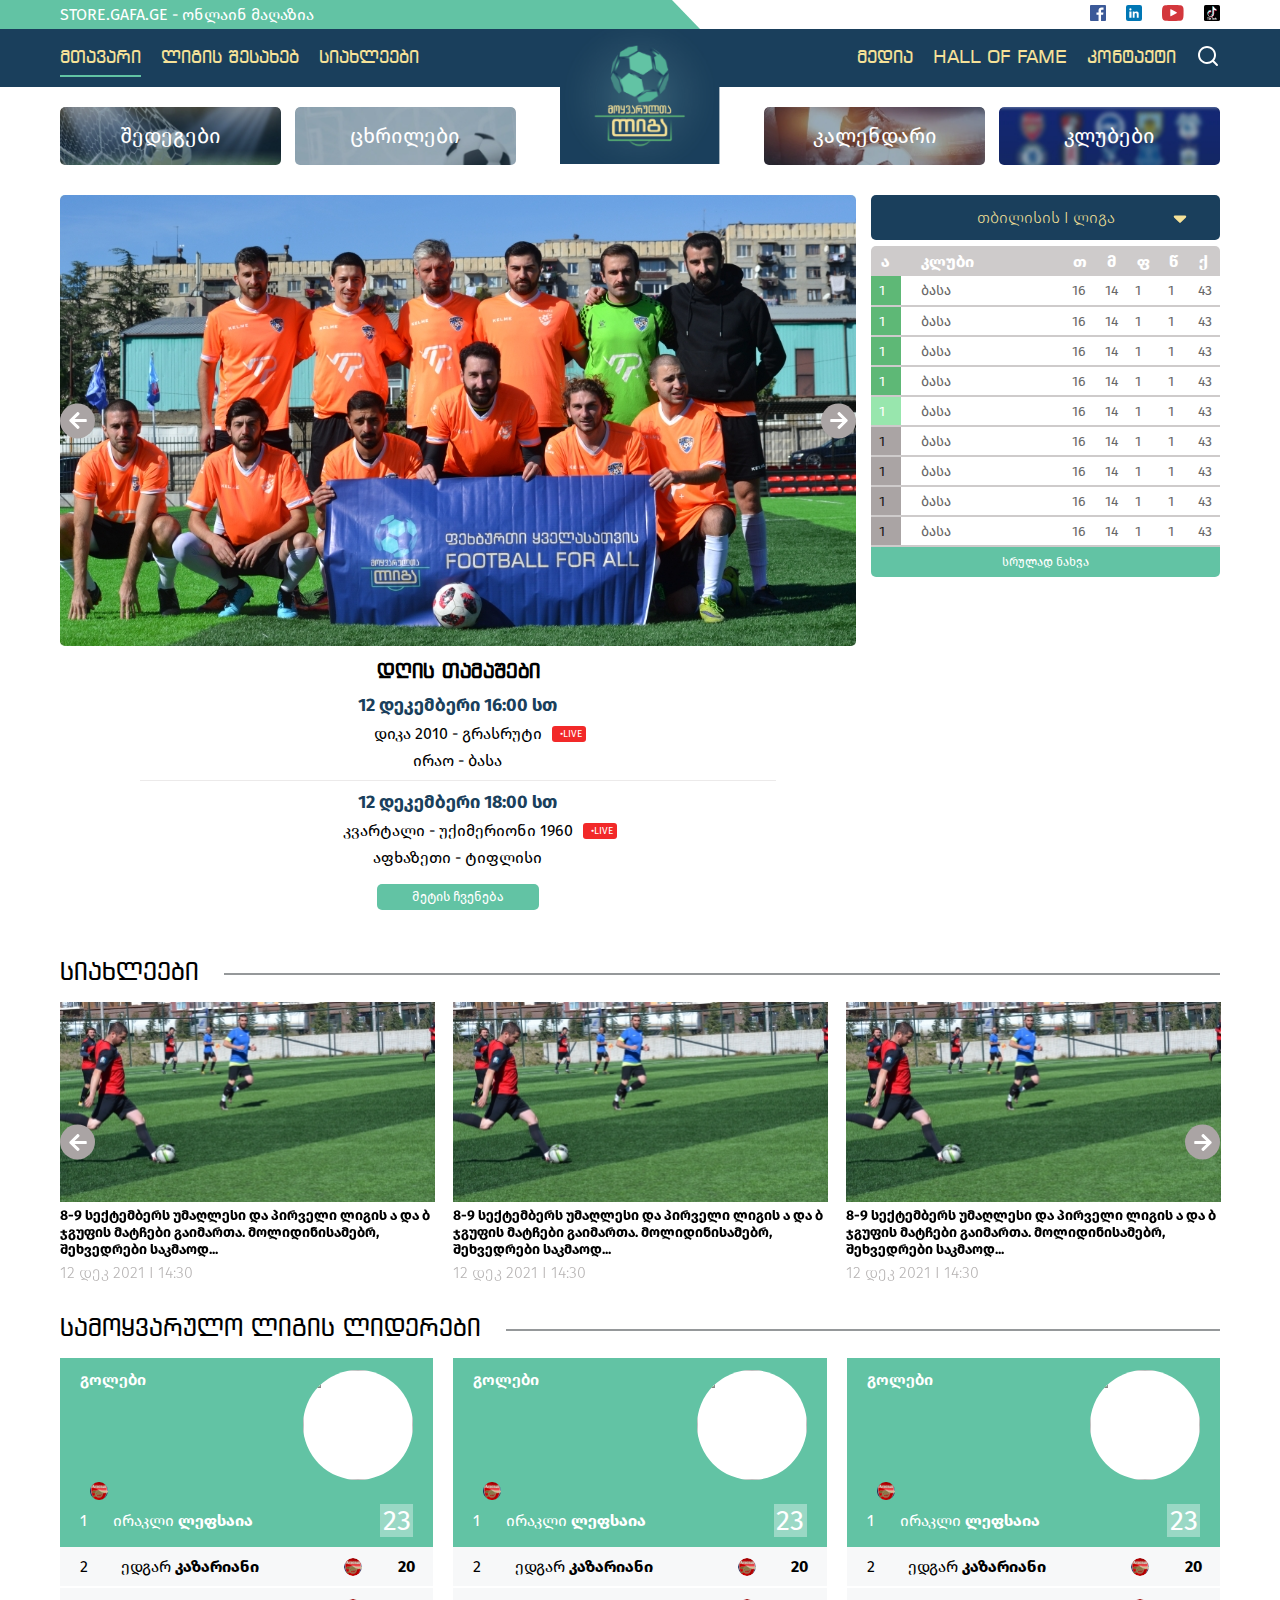
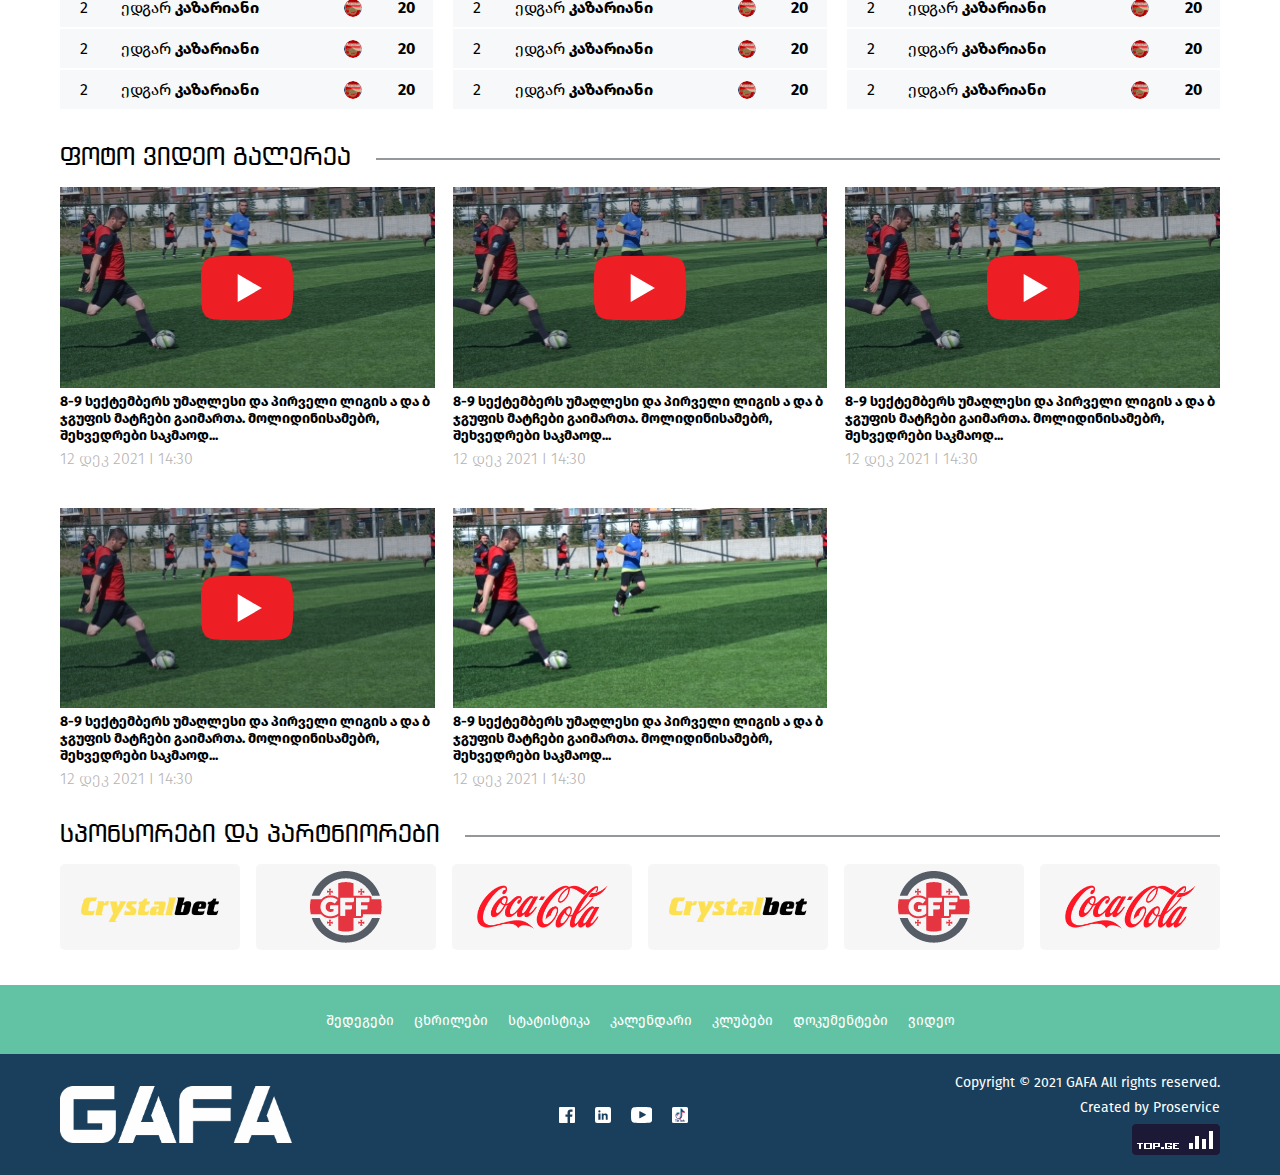
==== commit 908dfe90: "changed search box & set slider image width" ====
--- a/index.html
+++ b/index.html
@@ -92,7 +92,12 @@
 
           <div class="header-search-box">
             <form action="#">
-              <input type="search" name="search" id="search" placeholder="ძიება" />
+              <input
+                type="search"
+                name="search"
+                id="search"
+                placeholder="ძიება"
+              />
 
               <button type="submit">
                 <svg>
@@ -100,6 +105,12 @@
                 </svg>
               </button>
             </form>
+
+            <button class="header-search-box__close">
+              <svg>
+                <use href="assets/images/icons/times-solid.svg#close" />
+              </svg>
+            </button>
           </div>
         </div>
       </div>
--- a/assets/css/style.css
+++ b/assets/css/style.css
@@ -1060,22 +1060,29 @@
 }
 
 .header-search-box {
-  max-height: 0;
+  position: absolute;
+  top: 50%;
+  right: 0;
+  transform: translateY(-50%) scaleX(0);
   overflow: hidden;
-  position: absolute;
-  top: 57px;
-  right: 0;
-  width: 300px;
-  background-color: #4086bb;
+  height: 100%;
+  width: 100%;
+  padding-inline: 10px;
+  display: flex;
+  align-items: center;
+  gap: 10px;
+  background-color: var(--clr-primary);
   border-radius: 0 0 3px 3px;
   z-index: 10;
-  transition: max-height 0.2s ease-in-out;
+  transition: transform 0.2s ease-in-out;
+  transform-origin: right;
+  z-index: 1000;
 }
 .header-search-box.active {
-  max-height: 1000px;
+  transform: translateY(-50%) scaleX(1);
 }
 .header-search-box form {
-  padding: 15px;
+  flex-grow: 1;
   display: flex;
   justify-content: center;
   align-items: center;
@@ -1087,13 +1094,13 @@
   font-size: 16px;
   color: var(--clr-neutral-800);
   border: none;
-  border-radius: 2px;
+  border-radius: 30px;
   padding: 10px;
 }
 .header-search-box button svg {
   width: 24px;
   height: 24px;
-  fill: var(--clr-neutral-100);
+  fill: var(--clr-neutral-900);
 }
 
 .leaders {
@@ -1308,11 +1315,32 @@
   display: block;
   padding-block: 10px;
   text-align: center;
+  position: relative;
+}
+@media only screen and (min-width: 1200px) {
+  .site-nav a::after {
+    content: "";
+    position: absolute;
+    bottom: 0;
+    left: 0;
+    height: 2px;
+    width: 0%;
+    background-color: var(--clr-primary);
+    transition: all 0.2s ease-in-out;
+  }
+  .site-nav a:hover::after, .site-nav a.active::after {
+    width: 100%;
+  }
 }
 
 .social-links {
   display: flex;
   gap: 20px;
+}
+@media only screen and (min-width: 1366px) {
+  .social-links {
+    gap: 12px;
+  }
 }
 .social-links svg {
   display: block;
@@ -1487,6 +1515,9 @@
     margin-left: 0;
   }
 }
+.hero-slider img {
+  width: 100%;
+}
 
 .table {
   margin: 0 auto;
@@ -1701,26 +1732,6 @@
 }
 .league-tb .tb-bold {
   font-weight: 700;
-}
-
-.yt-popup {
-  display: none;
-  position: fixed;
-  inset: 0;
-  z-index: 1000;
-}
-.yt-popup.active {
-  display: grid;
-  place-content: center;
-}
-.yt-popup .backdrop {
-  position: absolute;
-  inset: 0;
-  background-color: rgba(255, 255, 255, 0.4);
-}
-.yt-popup iframe {
-  position: relative;
-  z-index: 1001;
 }
 
 .clubs-list {
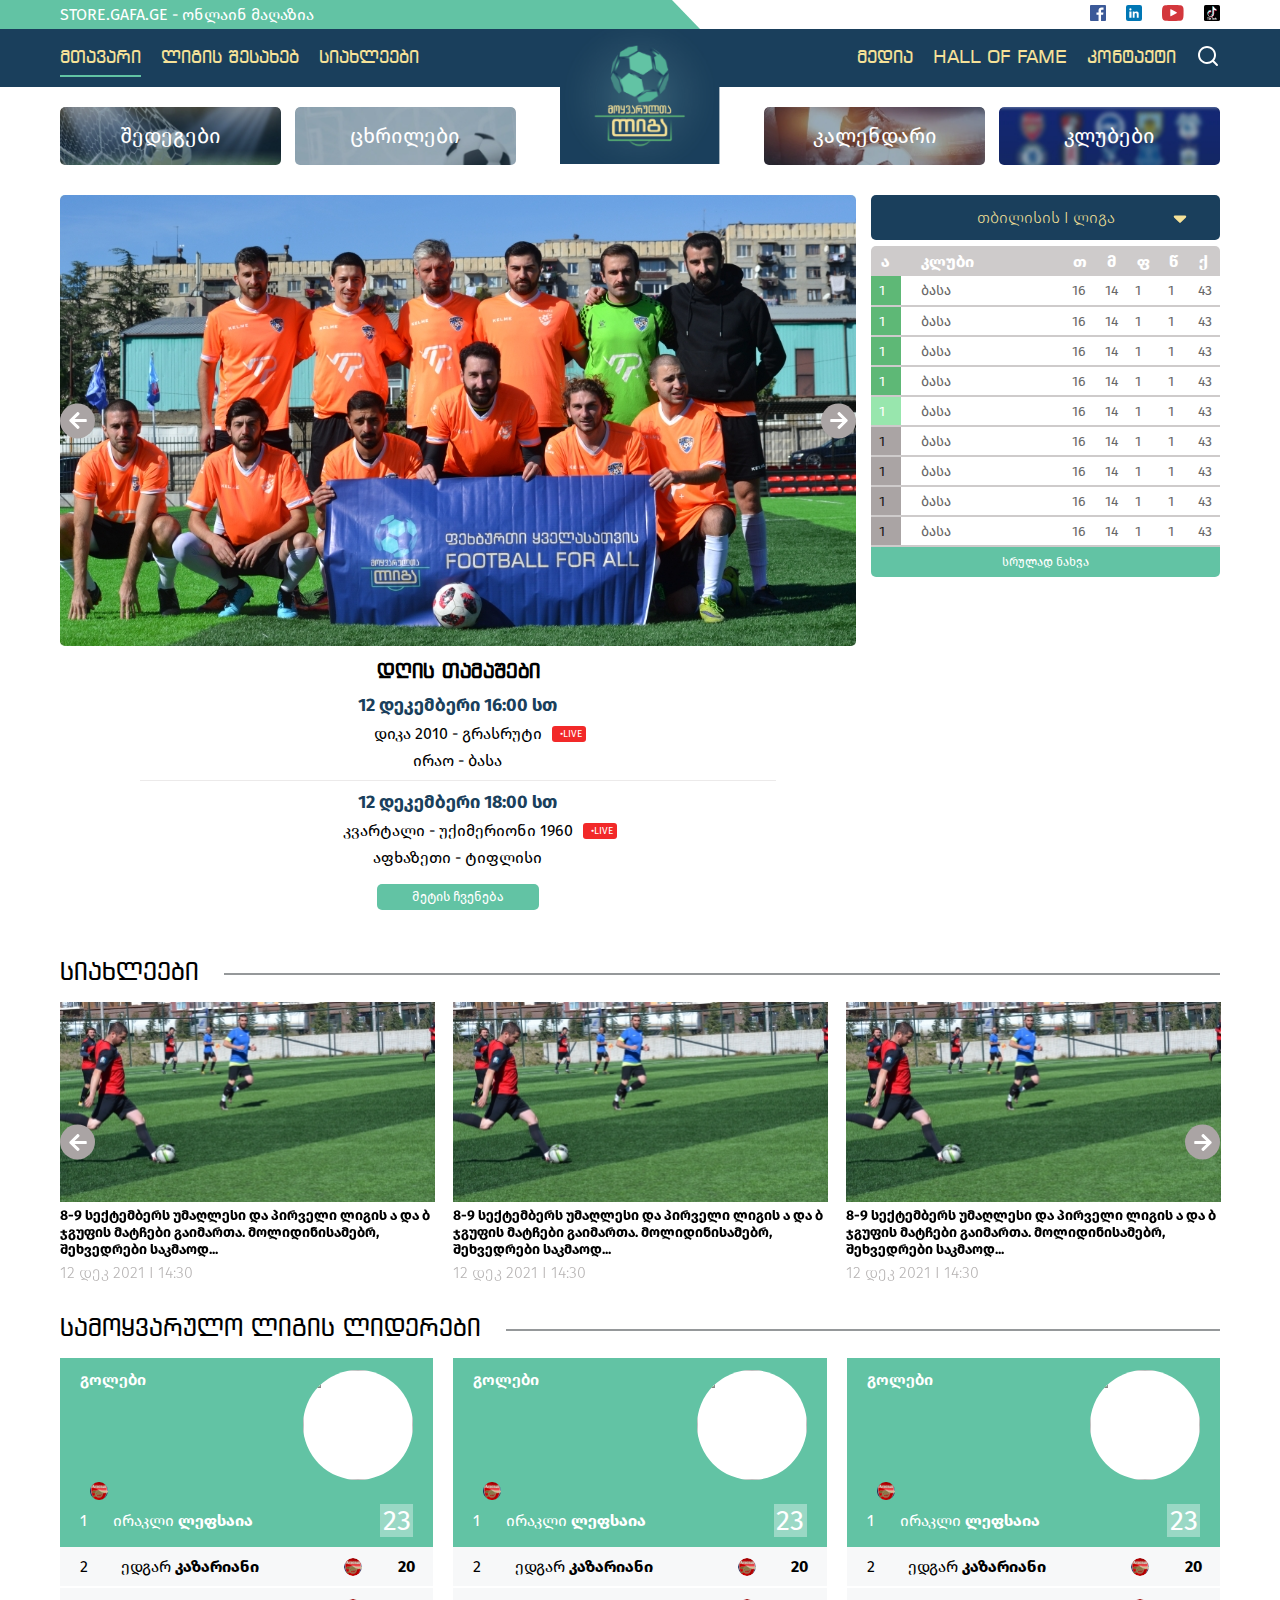
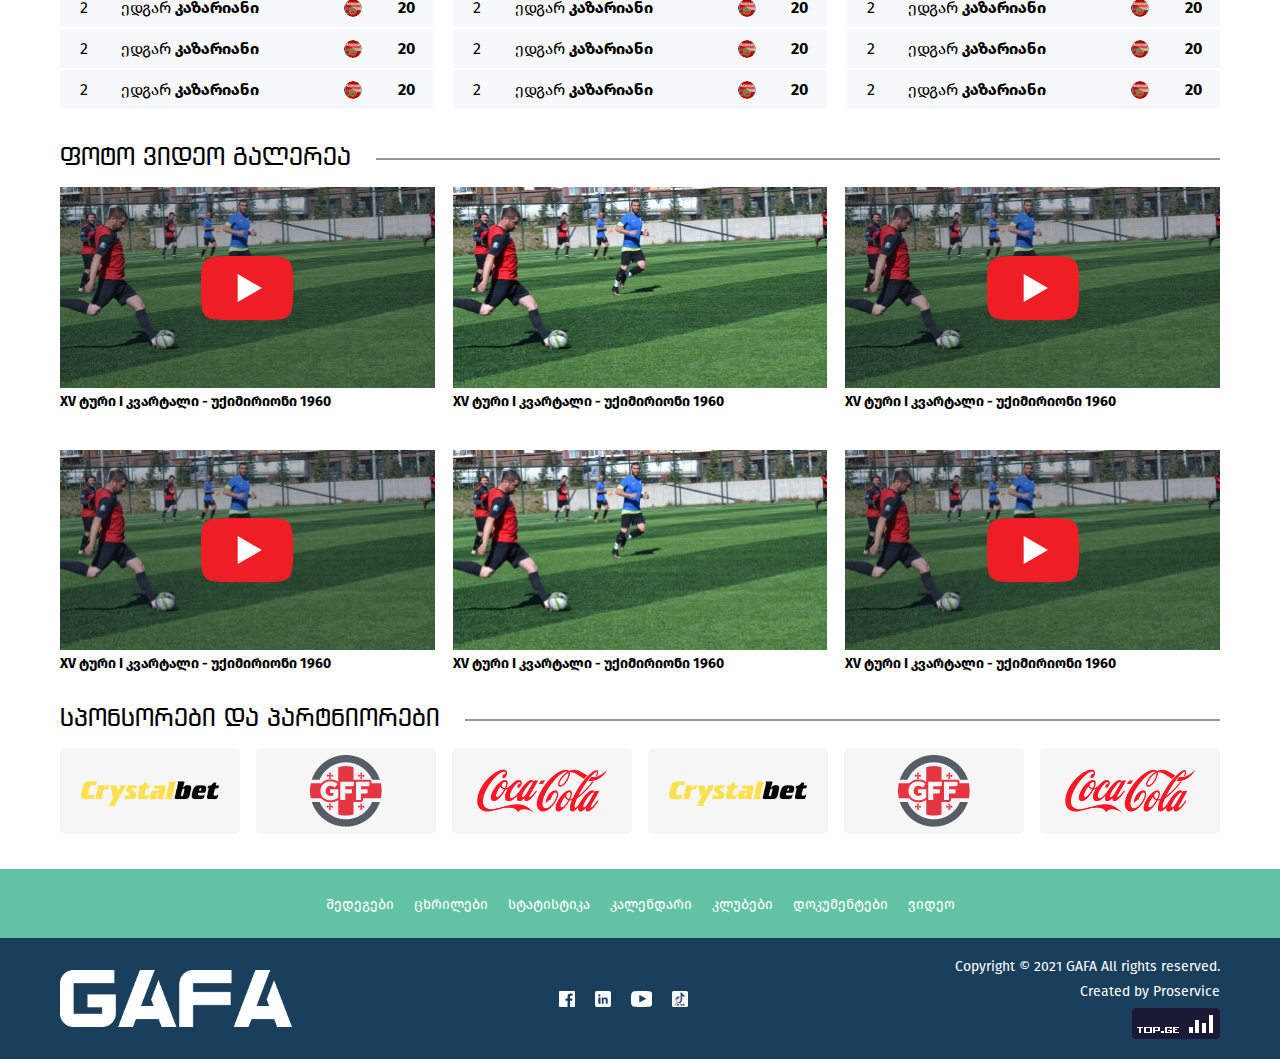
==== commit 331dfbb5: "modal cleanup; added aria labels to buttons" ====
--- a/index.html
+++ b/index.html
@@ -78,13 +78,13 @@
             <img src="assets/images/gafa-logo.png" alt="" />
           </a>
 
-          <button class="nav-control-btn">
+          <button class="nav-control-btn" aria-label="open navigation">
             <svg>
               <use href="assets/images/icons/menu.svg#menu" />
             </svg>
           </button>
 
-          <button class="search-control-btn">
+          <button class="search-control-btn" aria-label="open search form">
             <svg>
               <use href="assets/images/icons/search.svg#search" />
             </svg>
@@ -99,14 +99,14 @@
                 placeholder="ძიება"
               />
 
-              <button type="submit">
+              <button type="submit" aria-label="search">
                 <svg>
                   <use href="assets/images/icons/search.svg#search" />
                 </svg>
               </button>
             </form>
 
-            <button class="header-search-box__close">
+            <button class="header-search-box__close" aria-label="close search">
               <svg>
                 <use href="assets/images/icons/times-solid.svg#close" />
               </svg>
@@ -560,80 +560,65 @@
           <h2 class="section__title"><span>ფოტო ვიდეო გალერეა</span></h2>
 
           <div class="cards-grid">
-            <article class="card">
-              <a href="#">
-                <figure class="card__image card__image--video">
-                  <img src="assets/images/news-card-1.jpg" alt="" />
-                </figure>
-
-                <h3 class="card__title">
-                  8-9 სექტემბერს უმაღლესი და პირველი ლიგის ა და ბ ჯგუფის მატჩები
-                  გაიმართა. მოლიდინისამებრ, შეხვედრები საკმაოდ...
-                </h3>
-
-                <time class="card__date">12 დეკ 2021 I 14:30</time>
-              </a>
-            </article>
-
-            <article class="card">
-              <a href="#">
-                <figure class="card__image card__image--video">
-                  <img src="assets/images/news-card-1.jpg" alt="" />
-                </figure>
-
-                <h3 class="card__title">
-                  8-9 სექტემბერს უმაღლესი და პირველი ლიგის ა და ბ ჯგუფის მატჩები
-                  გაიმართა. მოლიდინისამებრ, შეხვედრები საკმაოდ...
-                </h3>
-
-                <time class="card__date">12 დეკ 2021 I 14:30</time>
-              </a>
-            </article>
-
-            <article class="card">
-              <a href="#">
-                <figure class="card__image card__image--video">
-                  <img src="assets/images/news-card-1.jpg" alt="" />
-                </figure>
-
-                <h3 class="card__title">
-                  8-9 სექტემბერს უმაღლესი და პირველი ლიგის ა და ბ ჯგუფის მატჩები
-                  გაიმართა. მოლიდინისამებრ, შეხვედრები საკმაოდ...
-                </h3>
-
-                <time class="card__date">12 დეკ 2021 I 14:30</time>
-              </a>
-            </article>
-
-            <article class="card">
-              <a href="#">
-                <figure class="card__image card__image--video">
-                  <img src="assets/images/news-card-1.jpg" alt="" />
-                </figure>
-
-                <h3 class="card__title">
-                  8-9 სექტემბერს უმაღლესი და პირველი ლიგის ა და ბ ჯგუფის მატჩები
-                  გაიმართა. მოლიდინისამებრ, შეხვედრები საკმაოდ...
-                </h3>
-
-                <time class="card__date">12 დეკ 2021 I 14:30</time>
-              </a>
-            </article>
-
-            <article class="card">
-              <a href="#">
-                <figure class="card__image">
-                  <img src="assets/images/news-card-1.jpg" alt="" />
-                </figure>
-
-                <h3 class="card__title">
-                  8-9 სექტემბერს უმაღლესი და პირველი ლიგის ა და ბ ჯგუფის მატჩები
-                  გაიმართა. მოლიდინისამებრ, შეხვედრები საკმაოდ...
-                </h3>
-
-                <time class="card__date">12 დეკ 2021 I 14:30</time>
-              </a>
-            </article>
+            <!-- ქარდი: მედია/yt -->
+            <article class="card card--media">
+              <figure class="card__image card__image--video">
+                <img src="assets/images/news-card-1.jpg" alt="" />
+              </figure>
+
+              <h3 class="card__title">XV ტური I კვარტალი - უქიმირიონი 1960</h3>
+            </article>
+            <!-- ქარდის დასასრული -->
+
+            <!-- ქარდი: მედია/გალერეა -->
+            <article class="card card--media" data-open-gallery>
+              <figure class="card__image">
+                <img src="assets/images/news-card-1.jpg" alt="" />
+              </figure>
+
+              <h3 class="card__title">XV ტური I კვარტალი - უქიმირიონი 1960</h3>
+            </article>
+            <!-- ქარდის დასასრული -->
+
+            <!-- ქარდი: მედია/yt -->
+            <article class="card card--media">
+              <figure class="card__image card__image--video">
+                <img src="assets/images/news-card-1.jpg" alt="" />
+              </figure>
+
+              <h3 class="card__title">XV ტური I კვარტალი - უქიმირიონი 1960</h3>
+            </article>
+            <!-- ქარდის დასასრული -->
+
+            <!-- ქარდი: მედია/yt -->
+            <article class="card card--media">
+              <figure class="card__image card__image--video">
+                <img src="assets/images/news-card-1.jpg" alt="" />
+              </figure>
+
+              <h3 class="card__title">XV ტური I კვარტალი - უქიმირიონი 1960</h3>
+            </article>
+            <!-- ქარდის დასასრული -->
+
+            <!-- ქარდი: მედია/გალერეა -->
+            <article class="card card--media" data-open-gallery>
+              <figure class="card__image">
+                <img src="assets/images/news-card-1.jpg" alt="" />
+              </figure>
+
+              <h3 class="card__title">XV ტური I კვარტალი - უქიმირიონი 1960</h3>
+            </article>
+            <!-- ქარდის დასასრული -->
+
+            <!-- ქარდი: მედია/yt -->
+            <article class="card card--media">
+              <figure class="card__image card__image--video">
+                <img src="assets/images/news-card-1.jpg" alt="" />
+              </figure>
+
+              <h3 class="card__title">XV ტური I კვარტალი - უქიმირიონი 1960</h3>
+            </article>
+            <!-- ქარდის დასასრული -->
           </div>
         </div>
       </section>
@@ -737,5 +722,73 @@
         </div>
       </div>
     </footer>
+
+    <!-- გალერეის მოდალი -->
+    <div class="photo-gallery-modal">
+      <div class="photo-gallery-modal__displayed-img">
+        <img src="" alt="" data-main-image />
+      </div>
+
+      <div class="photo-gallery-modal__images" data-images></div>
+
+      <div class="photo-gallery-modal__arrows">
+        <button role="button" data-prev>
+          <svg xmlns="http://www.w3.org/2000/svg" viewBox="0 0 11.845 11.845">
+            <path
+              d="M1287.463,520.192l1.68,1.68,5.923-5.923-5.923-5.923-1.68,1.68,3.161,3.163h-7.4v2.159h7.4Z"
+              transform="translate(1295.066 521.872) rotate(180)"
+            />
+          </svg>
+        </button>
+        <button role="button" data-next>
+          <svg xmlns="http://www.w3.org/2000/svg" viewBox="0 0 11.845 11.845">
+            <path
+              d="M1287.463,520.192l1.68,1.68,5.923-5.923-5.923-5.923-1.68,1.68,3.161,3.163h-7.4v2.159h7.4Z"
+              transform="translate(-1283.22 -510.026)"
+            />
+          </svg>
+        </button>
+      </div>
+
+      <div class="photo-gallery-modal__controls">
+        <button role="button" data-fullscreen>
+          <svg xmlns="http://www.w3.org/2000/svg" viewBox="0 0 15 11">
+            <g stroke-width="1">
+              <rect width="15" height="11" stroke="none" />
+              <rect x="0.5" y="0.5" width="14" height="10" fill="none" />
+            </g>
+          </svg>
+        </button>
+        <button role="button" data-toggle-gallery>
+          <svg xmlns="http://www.w3.org/2000/svg" viewBox="0 0 14 14">
+            <g transform="translate(-22486 24021)">
+              <rect width="4" height="4" transform="translate(22486 -24021)" />
+              <rect width="4" height="4" transform="translate(22486 -24016)" />
+              <rect width="4" height="4" transform="translate(22486 -24011)" />
+              <rect width="4" height="4" transform="translate(22491 -24021)" />
+              <rect width="4" height="4" transform="translate(22491 -24016)" />
+              <rect width="4" height="4" transform="translate(22491 -24011)" />
+              <rect width="4" height="4" transform="translate(22496 -24021)" />
+              <rect width="4" height="4" transform="translate(22496 -24016)" />
+              <rect width="4" height="4" transform="translate(22496 -24011)" />
+            </g>
+          </svg>
+        </button>
+        <button role="button" data-close>
+          <svg xmlns="http://www.w3.org/2000/svg" viewBox="0 0 14.707 14.707">
+            <g transform="translate(-22663.076 23958.924)">
+              <line
+                x2="19.798"
+                transform="translate(22663.43 -23958.57) rotate(45)"
+              />
+              <line
+                x2="19.798"
+                transform="translate(22663.43 -23944.57) rotate(-45)"
+              />
+            </g>
+          </svg>
+        </button>
+      </div>
+    </div>
   </body>
 </html>
--- a/assets/css/style.css
+++ b/assets/css/style.css
@@ -93,15 +93,13 @@
 }
 
 .photo-gallery-modal {
+  --clr-bg: 219 65% 8%;
+  --clr-neutral-100: 0 0% 100%;
+  --clr-hover: 0 53% 58%;
   position: fixed;
-  top: 0;
-  left: 0;
-  bottom: 0;
-  right: 0;
-  width: 100%;
-  height: 100vh;
+  inset: 0;
   padding: 34px 8px;
-  background: #071021;
+  background: hsl(var(--clr-bg));
   z-index: 1000000;
   display: none;
   flex-direction: column;
@@ -122,7 +120,7 @@
   flex-grow: 1;
 }
 .photo-gallery-modal [data-main-image] {
-  max-width: 600px;
+  max-width: 800px;
 }
 .photo-gallery-modal [data-images] {
   margin-top: auto;
@@ -171,10 +169,42 @@
   position: absolute;
   top: 0;
   right: 0;
-  border: 1px solid #fff;
-  display: flex;
+  border: 1px solid hsl(var(--clr-neutral-100));
+  display: flex;
+  align-items: center;
   gap: 2em;
   padding: 0.5em 0.85em;
+}
+.photo-gallery-modal__controls [data-fullscreen] svg {
+  display: block;
+  width: 15px;
+  height: 11px;
+  stroke: hsl(var(--clr-neutral-100));
+  transition: stroke 150ms ease-in-out;
+}
+.photo-gallery-modal__controls [data-fullscreen] svg:hover {
+  stroke: hsl(var(--clr-hover));
+}
+.photo-gallery-modal__controls [data-toggle-gallery] svg {
+  display: block;
+  width: 14px;
+  height: 14px;
+  fill: hsl(var(--clr-neutral-100));
+  transition: fill 150ms ease-in-out;
+}
+.photo-gallery-modal__controls [data-toggle-gallery] svg:hover {
+  fill: hsl(var(--clr-hover));
+}
+.photo-gallery-modal__controls [data-close] svg {
+  display: block;
+  width: 14px;
+  height: 14px;
+  stroke: hsl(var(--clr-neutral-100));
+  stroke-width: 1px;
+  transition: stroke 150ms ease-in-out;
+}
+.photo-gallery-modal__controls [data-close] svg:hover {
+  stroke: hsl(var(--clr-hover));
 }
 .photo-gallery-modal__arrows {
   width: 100%;
@@ -182,18 +212,31 @@
   top: 50%;
   transform: translateY(-50%);
 }
+.photo-gallery-modal__arrows button[role=button] {
+  position: absolute;
+  display: grid;
+  place-content: center;
+  border: 1px solid hsl(var(--clr-neutral-100));
+  width: 35px;
+  height: 35px;
+  transition: border-color 150ms ease-in-out;
+}
+.photo-gallery-modal__arrows button[role=button]:hover {
+  border-color: hsl(var(--clr-hover));
+}
+.photo-gallery-modal__arrows button[role=button]:hover svg {
+  fill: hsl(var(--clr-hover));
+}
+.photo-gallery-modal__arrows [data-next] svg,
+.photo-gallery-modal__arrows [data-prev] svg {
+  display: block;
+  width: 12px;
+  height: 12px;
+  fill: hsl(var(--clr-neutral-100));
+  transition: fill 150ms ease-in-out;
+}
 .photo-gallery-modal__arrows [data-next] {
   right: 0;
-}
-.photo-gallery-modal__arrows button[role=button] {
-  position: absolute;
-  display: flex;
-  justify-content: center;
-  align-items: center;
-  border: 1px solid #fff;
-  color: #fff;
-  width: 35px;
-  height: 35px;
 }
 
 @font-face {
